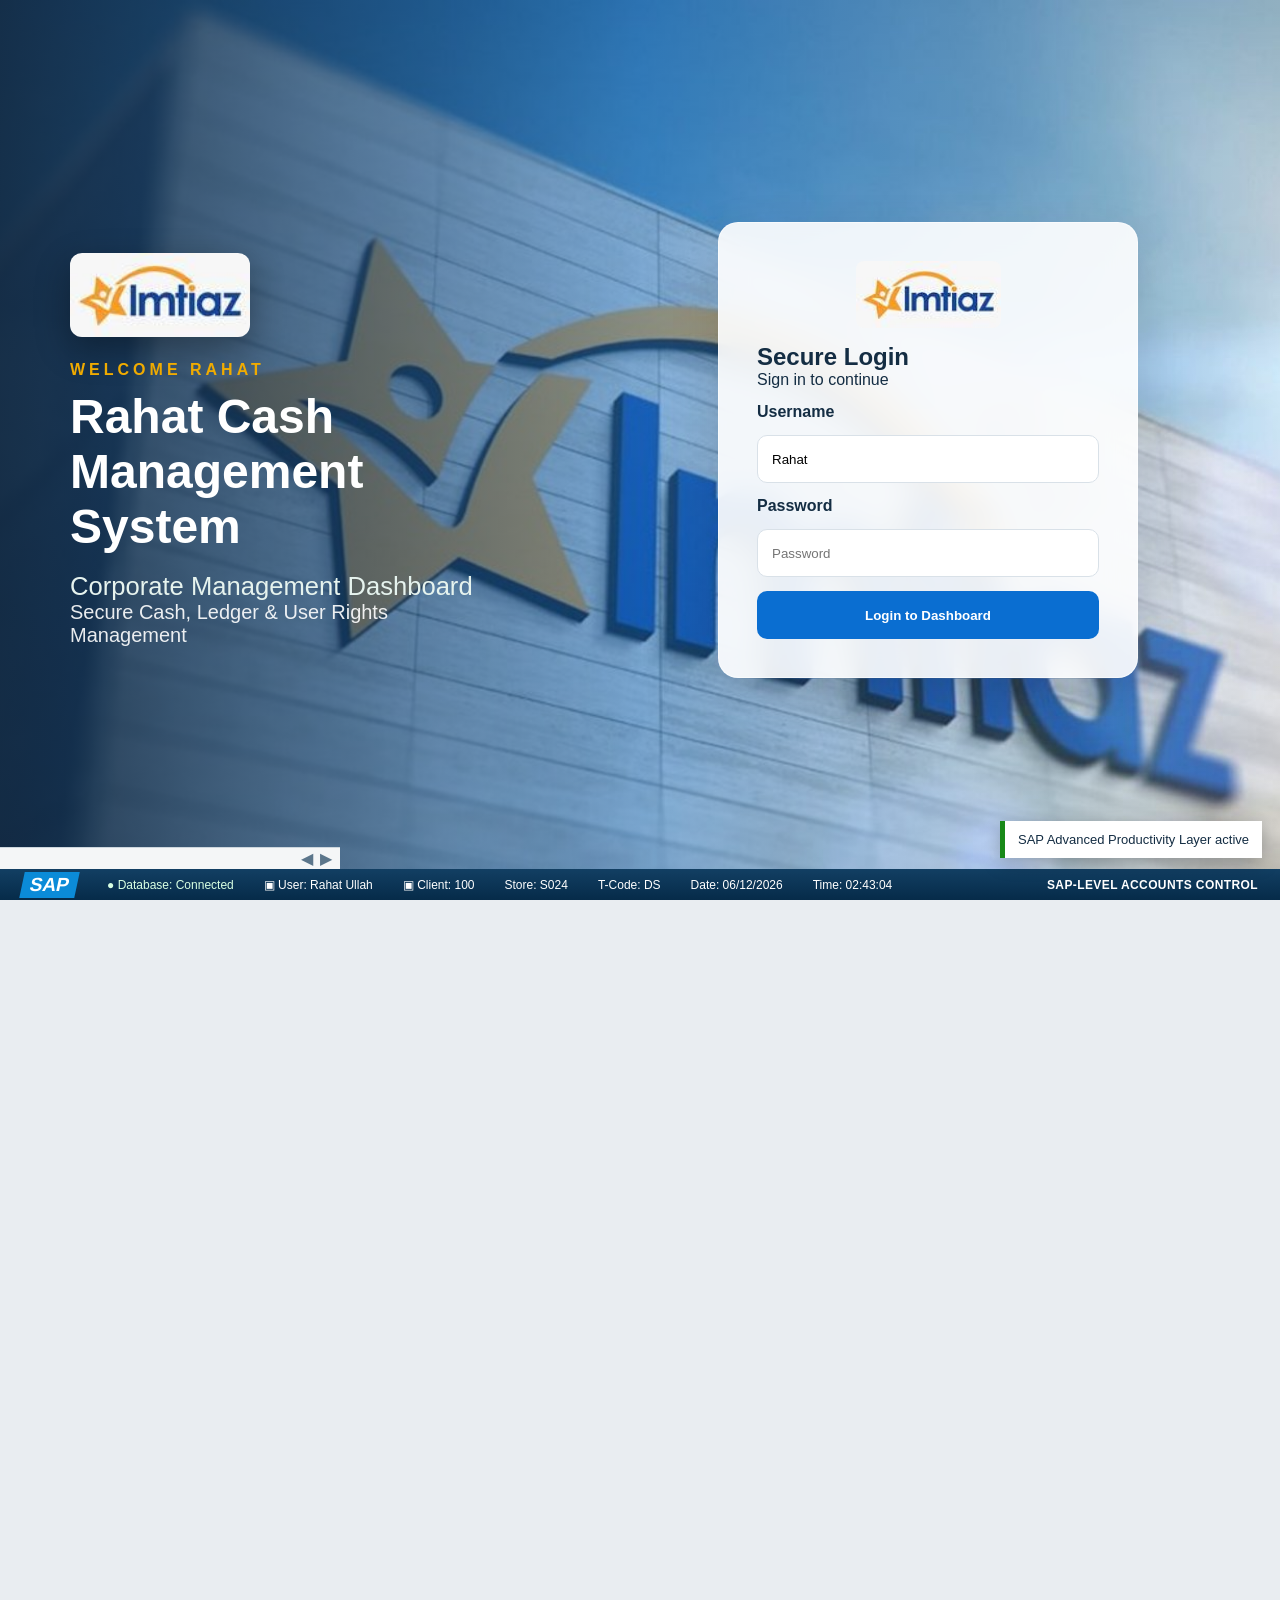
==== index.html @ 492e16c1 "Add immutable Cashier Closing auto posting V55" ====
<!DOCTYPE html>

<html lang="en">
<head>
<meta charset="utf-8"/>
<meta content="width=device-width,initial-scale=1.0" name="viewport"/>
<title id="browserTitle">Imtiaz Group Pvt Ltd — Corporate Management</title>
<link href="static/style.css" rel="stylesheet"/>
</head>
<body>
<section class="login-screen" id="loginScreen">
<div class="login-overlay"></div>
<div class="login-welcome">
<img class="login-logo" src="static/imtiaz-logo.jpg"/>
<span>WELCOME RAHAT</span>
<h1>Rahat Cash Management System</h1>
<h2 class="login-subtitle"><span class="company-name-text">Imtiaz Group Pvt Ltd</span></h2>
<p>Secure Cash, Ledger &amp; User Rights Management</p>
</div>
<div class="login-card glass">
<img class="card-logo" src="static/imtiaz-logo.jpg"/>
<h2>Secure Login</h2>
<p>Sign in to continue</p>
<label>Username</label>
<input id="loginUser" placeholder="Username" value="Rahat"/>
<label>Password</label>
<input id="loginPass" placeholder="Password" type="password"/>
<button onclick="login()">Login to Dashboard</button>
<p id="loginMsg"></p>
</div>
</section>
<div class="app hidden" id="app"><header class="sap-shell-header">
<div class="sap-menu-row"><span class="sap-app-icon">▱</span><button class="sap-menu-button" data-menu="menu" type="button">Menu</button><button class="sap-menu-button" data-menu="edit" type="button">Edit</button><button class="sap-menu-button" data-menu="favorites" type="button">Favorites</button><button class="sap-menu-button" data-menu="extras" type="button">Extras</button><button class="sap-menu-button" data-menu="system" type="button">System</button><button class="sap-menu-button" data-menu="help" type="button">Help</button><span class="sap-window-controls">—   □   ×</span></div>
<div class="sap-toolbar-row">
<button class="mobile-menu-toggle" id="mobileMenuToggle" type="button" aria-label="Open navigation">☰</button>
<button class="sap-ok">✓</button>
<div class="global-search sap-command"><input id="globalSearch" oninput="filterCurrentPage()" onkeydown="handleGlobalShortcut(event)" placeholder="Enter shortcut: DS, CC, VL, HC, PC, DD, SV, DE, UR, AL, SB"/><span>⌄</span></div>
<button>≪</button><button>▣</button><button>◀</button><button>●</button><button>⌕</button><button>▤</button><button>♻</button><button>?</button><button>▥</button>
</div>
<div class="sap-menu-dropdown hidden" id="sapMenuDropdown"></div>
<div class="sap-context-row" aria-label="SAP transaction context">
  <div class="sap-context-main"><span class="sap-tcode-badge" id="sapCurrentTcode">DS</span><div><small>Current Transaction</small><strong id="sapCurrentModule">Dashboard</strong></div></div>
  <div class="sap-context-item"><small>Store</small><strong id="sapCurrentStore">S024</strong></div>
  <div class="sap-context-item"><small>Fiscal Period</small><strong id="sapFiscalPeriod">--</strong></div>
  <div class="sap-context-item"><small>User</small><strong id="sapContextUser">Rahat Ullah</strong></div>
  <div class="sap-context-actions"><button type="button" onclick="sapBack()" title="Back (F3)">↩ Back</button><button type="button" onclick="sapRefresh()" title="Refresh current transaction (F5)">⟳ Refresh</button><button type="button" onclick="toggleSapFavorite()" title="Add/remove favorite">☆ Favorite</button><button type="button" onclick="window.print()" title="Print current screen">▣ Print</button><button type="button" onclick="logout()" title="Sign out">⏻ Exit</button></div>
</div></header>
<aside class="sidebar sap-sidebar">
<div class="sap-tree-title">⌄  Corporate Finance Management</div>
<nav class="sap-tree-nav" aria-label="Application folders">
<div class="sap-folder stores-root" data-folder="stores-root">
  <button class="sap-tree-group" type="button" aria-expanded="true"><span class="folder-arrow">›</span><b>📁 Stores</b></button>
  <div class="sap-folder-children" id="storeListChildren"></div>
</div>
<div class="sap-folder active-store-root" data-folder="active-store-root">
  <button class="sap-tree-group" type="button" aria-expanded="true"><span class="folder-arrow">›</span><b id="activeStoreFolderTitle">📁 S024 - LHR - MEGA - BAHRIA TOWN</b></button>
  <div class="sap-folder-children store-module-folders" id="activeStoreModules">
<div class="sap-folder" data-folder="dashboard-master">
  <button class="sap-tree-group" type="button" aria-expanded="false"><span class="folder-arrow">›</span><b>📁 Dashboard &amp; Master</b></button>
  <div class="sap-folder-children" hidden>
    <button class="nav active sap-leaf" data-page="dashboard" data-permission="dashboard_view"><span>▣</span><em>DS</em> Dashboard</button>
  </div>
</div>
<div class="sap-folder" data-folder="corporate-customers">
  <button class="sap-tree-group" type="button" aria-expanded="false"><span class="folder-arrow">›</span><b>📁 Corporate Customers</b></button>
  <div class="sap-folder-children" hidden>
    <button class="nav sap-leaf" data-page="corporate" data-permission="corporate_customers_view"><span>▣</span><em>CC</em> Corporate Customers</button>
  </div>
</div>
<div class="sap-folder" data-folder="vendor-management">
  <button class="sap-tree-group" type="button" aria-expanded="false"><span class="folder-arrow">›</span><b>📁 Vendor Management</b></button>
  <div class="sap-folder-children" hidden>
    <button class="nav sap-leaf" data-page="vendorLedger" data-permission="vendor_management_view"><span>▣</span><em>VL</em> Vendor Ledger</button>
    <button class="nav sap-leaf" data-page="vendors" data-permission="vendor_management_view"><span>▣</span><em>SV</em> Scrap Vendors</button>
  </div>
</div>
<div class="sap-folder" data-folder="cash-management">
  <button class="sap-tree-group" type="button" aria-expanded="false"><span class="folder-arrow">›</span><b>📁 Cash Management</b></button>
  <div class="sap-folder-children" hidden>
    <button class="nav sap-leaf" data-page="headCash" data-permission="head_cash_view"><span>▣</span><em>HC</em> Head Cash</button>
    <button class="nav sap-leaf" data-page="lostFound" data-permission="lost_found_view"><span>▣</span><em>LF</em> Lost &amp; Found</button>
    <button class="nav sap-leaf" data-page="theftCash" data-permission="theft_view"><span>▣</span><em>TC</em> Theft Cash</button>
    <button class="nav sap-leaf" data-page="pettyCash" data-permission="petty_cash_view"><span>▣</span><em>PC</em> Petty Cash</button>
  </div>
</div>

<div class="sap-folder" data-folder="cashier-closing">
  <button class="sap-tree-group" type="button" aria-expanded="false"><span class="folder-arrow">›</span><b>📁 Cashier Closing</b></button>
  <div class="sap-folder-children" hidden>
    <button class="nav sap-leaf" data-page="cashierDashboard" data-permission="cashier_closing_view"><span>▣</span><em>CD</em> Closing Dashboard</button>
    <button class="nav sap-leaf" data-page="cashierClosing" data-permission="cashier_closing_view"><span>▣</span><em>CL</em> Closing Entry &amp; Data</button>
    <button class="nav sap-leaf" data-page="cashierShortage" data-permission="cashier_closing_view"><span>▣</span><em>CS</em> Cashier Shortage</button>
    <button class="nav sap-leaf" data-page="cashierNotes" data-permission="reports_view"><span>▣</span><em>CN</em> Note-wise Report</button>
  </div>
</div>
<div class="sap-folder" data-folder="return-counter">
  <button class="sap-tree-group" type="button" aria-expanded="false"><span class="folder-arrow">›</span><b>📁 Return Counter</b></button>
  <div class="sap-folder-children" hidden>
    <button class="nav sap-leaf" data-page="returnCounter" data-permission="return_counter_view"><span>▣</span><em>RC</em> Return / Exchange</button>
  </div>
</div>
<div class="sap-folder" data-folder="documents-data">
  <button class="sap-tree-group" type="button" aria-expanded="false"><span class="folder-arrow">›</span><b>📁 Documents &amp; Data</b></button>
  <div class="sap-folder-children" hidden>
    <button class="nav sap-leaf" data-page="duplicates" data-permission="documents_data_view"><span>▣</span><em>DD</em> Duplicate Documents</button>
    <button class="nav sap-leaf" data-page="deletedCash" data-permission="documents_data_view"><span>▣</span><em>DE</em> Deleted Entries</button>
  </div>
</div>

  </div>
</div>
<div class="sap-folder" data-folder="security-users">
  <button class="sap-tree-group" type="button" aria-expanded="false"><span class="folder-arrow">›</span><b>📁 Security &amp; Users</b></button>
  <div class="sap-folder-children" hidden>
    <button class="nav sap-leaf" data-page="users" data-permission="security_users_view"><span>▣</span><em>UR</em> Users &amp; Rights</button>
    <button class="nav sap-leaf" data-page="audit" data-permission="reports_view"><span>▣</span><em>AL</em> Activity Log</button>
  </div>
</div>
<div class="sap-folder" data-folder="accounts-control">
   <button class="sap-tree-group" type="button" aria-expanded="false"><span class="folder-arrow">›</span><b>📁 Accounts Control Center</b></button>
   <div class="sap-folder-children" hidden>
    <button class="nav sap-leaf" data-page="exceptions" data-permission="reports_view"><span>▣</span><em>EX</em> Exception Dashboard</button>
    <button class="nav sap-leaf" data-page="reconciliation" data-permission="reports_view"><span>▣</span><em>RE</em> Reconciliation Center</button>
    <button class="nav sap-leaf" data-page="aging" data-permission="reports_view"><span>▣</span><em>AG</em> Customer / Vendor Aging</button>
    <button class="nav sap-leaf" data-page="bankRecon" data-permission="reports_view"><span>▣</span><em>BR</em> Bank Reconciliation</button>
    <button class="nav sap-leaf" data-page="dailyClosing" data-permission="reports_view"><span>▣</span><em>DC</em> Daily Accounts Closing</button>
    <button class="nav sap-leaf" data-page="approvals" data-permission="ledger_view"><span>▣</span><em>AP</em> Approval Workflow</button>
    <button class="nav sap-leaf" data-page="periodLock" data-permission="reports_view"><span>▣</span><em>PL</em> Period Lock</button>
    <button class="nav sap-leaf" data-page="auditReport" data-permission="reports_view"><span>▣</span><em>AR</em> Automated Audit Report</button>
    <button class="nav sap-leaf" data-page="cashFlow" data-permission="reports_view"><span>▣</span><em>CF</em> Cash Flow Forecast</button>
    <button class="nav sap-leaf" data-page="budgetControl" data-permission="reports_view"><span>▣</span><em>BC</em> Budget vs Actual</button>
    <button class="nav sap-leaf" data-page="monthEnd" data-permission="reports_view"><span>▣</span><em>ME</em> Month-End Close</button>
    <button class="nav sap-leaf" data-page="journalVoucher" data-permission="ledger_edit"><span>▣</span><em>JV</em> Journal Voucher</button>
    <button class="nav sap-leaf" data-page="trialBalance" data-permission="reports_view"><span>▣</span><em>TB</em> Trial Balance</button>
    <button class="nav sap-leaf" data-page="accruals" data-permission="reports_view"><span>▣</span><em>AC</em> Accruals &amp; Prepayments</button>
    <button class="nav sap-leaf" data-page="fixedAssets" data-permission="reports_view"><span>▣</span><em>FA</em> Fixed Asset Register</button>
    <button class="nav sap-leaf" data-page="financeHealth" data-permission="reports_view"><span>▣</span><em>FH</em> Finance Health Cockpit</button>
    <button class="nav sap-leaf" data-page="financialStatements" data-permission="reports_view"><span>▣</span><em>FS</em> Financial Statements</button>
    <button class="nav sap-leaf" data-page="costCenters" data-permission="reports_view"><span>▣</span><em>CC</em> Cost Center Analysis</button>
    <button class="nav sap-leaf" data-page="taxCenter" data-permission="reports_view"><span>▣</span><em>TX</em> Tax &amp; Withholding Center</button>
    <button class="nav sap-leaf" data-page="controlTower" data-permission="reports_view"><span>▣</span><em>FT</em> Finance Control Tower</button>
    <button class="nav sap-leaf" data-page="collections" data-permission="reports_view"><span>▣</span><em>CR</em> Collections &amp; Recovery</button>
    <button class="nav sap-leaf" data-page="treasury" data-permission="reports_view"><span>▣</span><em>TR</em> Treasury &amp; Liquidity</button>
    <button class="nav sap-leaf" data-page="paymentCalendar" data-permission="reports_view"><span>▣</span><em>PY</em> Payment Calendar</button>
    <button class="nav sap-leaf" data-page="financeRatios" data-permission="reports_view"><span>▣</span><em>FR</em> Ratios &amp; Working Capital</button>
    <button class="nav sap-leaf" data-page="s4FinanceHub" data-permission="reports_view"><span>▣</span><em>S4</em> S/4 Finance Hub</button>
    <button class="nav sap-leaf" data-page="universalFinance" data-permission="reports_view"><span>▣</span><em>UJ</em> Universal Journal &amp; Close</button>
    <button class="nav sap-leaf" data-page="excelSync" data-permission="reports_view"><span>⇄</span><em>XS</em> Excel Auto Sync Center</button>
   </div>
</div>
<div class="sap-folder" data-folder="excel-auto-update-center">
  <button class="sap-tree-group" type="button" aria-expanded="false"><span class="folder-arrow">›</span><b>📁 Excel Auto Update Center</b></button>
  <div class="sap-folder-children" hidden>
    <button class="nav sap-leaf" data-page="excelAutoUpdate" data-auto-target="corporate"><span>▣</span><em>CC</em> Corporate Customer Auto Update</button>
    <button class="nav sap-leaf" data-page="excelAutoUpdate" data-auto-target="vendor"><span>▣</span><em>VL</em> Vendor Ledger Auto Update</button>
    <button class="nav sap-leaf" data-page="excelAutoUpdate" data-auto-target="cashier"><span>▣</span><em>CL</em> Cashier Closing Auto Update</button>
  </div>
</div>
<div class="sap-folder" data-folder="system-management">
  <button class="sap-tree-group" type="button" aria-expanded="false"><span class="folder-arrow">›</span><b>📁 System Management</b></button>
  <div class="sap-folder-children" hidden>
    <button class="nav sap-leaf" data-page="settings" data-permission="documents_data_edit"><span>▣</span><em>SB</em> Settings &amp; Backup</button>
  </div>
</div>
</nav>
<div class="sap-sidebar-bottom"><span>◀</span><span>▶</span></div>
</aside>
<div class="sidebar-resizer" id="sidebarResizer" title="Drag to adjust left/right size"></div>
<main class="content">

<section class="page active sap-dashboard sap-image-only-dashboard" id="dashboard">
  <div class="sap-fullscreen-building" role="img" aria-label="Imtiaz building"></div>
</section>
<section class="page" id="corporate">
<div class="panel">
<div class="panel-head"><div><h3>Corporate Customer Ledger</h3><p>Compiled audit data already loaded</p></div>
<div class="actions">
<label class="upload">Upload Excel<input accept=".xlsx,.xls" hidden="" id="corpUpload" type="file"/></label>
<button onclick="downloadExport('customers')">Download Excel</button>
<button onclick="downloadPdf('customers')">Download PDF</button>
</div>
</div>
<div class="filters">
<select id="corpCustomer"><option value="">All Customers</option></select>
<input id="corpSearch" placeholder="Search code, name, document..."/>
<input id="corpFrom" type="date"/><input id="corpTo" type="date"/>
<button onclick="loadCorporate()">Apply</button>
</div>
</div>
<div class="panel corporate-direct-entry" data-permission="customer_import">
  <div class="panel-head">
    <div><h3>Corporate Customer Entry</h3><p>Document No., Customer Code, Customer Name, Posting Date, Description, Debit Amount, Credit Amount aur Balance automatic update.</p></div>
    <div class="actions"><button onclick="saveCorporateEntry()">Save Entry</button><button class="secondary" onclick="clearCorporateEntry()">Clear</button></div>
  </div>
  <div class="corporate-entry-grid">
    <label><span>Document No.</span><input id="corpEntryDoc" placeholder="Document No."></label>
    <label><span>Customer Code</span><input id="corpEntryCode" list="corpCustomerCodes" placeholder="Customer Code" oninput="resolveCorporateEntryName()"></label>
    <label><span>Customer Name</span><input id="corpEntryName" placeholder="Auto Customer Name" readonly></label>
    <label><span>Posting Date</span><input id="corpEntryDate" type="date"></label>
    <label><span>Description</span><input id="corpEntryDescription" placeholder="Description"></label>
    <label><span>Debit Amount</span><input id="corpEntryDebit" type="number" step="0.01" placeholder="0.00" oninput="updateCorporateEntryBalance()"></label>
    <label><span>Credit Amount</span><input id="corpEntryCredit" type="number" step="0.01" placeholder="0.00" oninput="updateCorporateEntryBalance()"></label>
    <label><span>Balance</span><input id="corpEntryBalance" value="Rs. 0.00" readonly></label>
  </div>
  <datalist id="corpCustomerCodes"></datalist>
</div>
<div class="ledger-summary" id="corpSummary">
<div><span>Total Debit</span><strong id="corpTotalDebit">Rs. 0.00</strong></div>
<div><span>Total Credit</span><strong id="corpTotalCredit">Rs. 0.00</strong></div>
<div><span>Balance</span><strong id="corpTotalBalance">Rs. 0.00</strong></div>
</div>
<div class="panel bulk-entry-panel" data-permission="customer_import">
<div class="panel-head"><div><h3>Unlimited Corporate Customer Copy / Paste</h3><p>Excel columns exactly is order mein paste karein: Document No., Customer Code, Customer Name, Posting Date, Description, Debit Amount, Credit Amount. Balance automatic calculate hoga. Customer Name aur running Balance automatic verify/calculate honge.</p></div>
<div class="actions"><button onclick="saveCorporatePaste()">Paste Data Save Karein</button><button onclick="addBulkRows('corpBulkBody',10,'corp')">+ 10 Rows</button><button onclick="addBulkRows('corpBulkBody',50,'corp')">+ 50 Rows</button><button class="secondary" onclick="clearCorporatePaste()">Clear</button></div></div>
<textarea class="bulk-paste" id="corpPaste" placeholder="Document No. [Tab] Customer Code [Tab] Customer Name [Tab] Posting Date [Tab] Description [Tab] Debit Amount [Tab] Credit Amount&#10;Excel se unlimited rows Ctrl+C karke yahan Ctrl+V karein."></textarea>
<div id="corpPasteStatus" class="muted">Paste ki hui rows direct save hongi; bari files chunks mein automatically process hongi.</div>
<div class="table-wrap bulk-wrap"><table class="bulk-table"><thead><tr><th>#</th><th>Document No.</th><th>Customer Code</th><th>Customer Name</th><th>Posting Date</th><th>Description</th><th>Debit Amount</th><th>Credit Amount</th><th>Balance</th><th></th></tr></thead><tbody id="corpBulkBody"></tbody></table></div>
<div class="bulk-footer"><span id="corpBulkCount">0 ready rows</span><button onclick="saveCorporateBulk()">Save All Corporate Entries</button></div>
</div>
<div class="panel batch-actions">
<label><input id="selectAllCorp" onchange="toggleAll('corpRow',this.checked)" type="checkbox"/> Select All</label>
<button class="danger-btn" onclick="deleteSelectedCorporate()">Delete Selected</button>
<button class="danger-btn dark-danger" onclick="deleteAllCorporate()">Delete All</button>
</div>
<div class="panel table-wrap"><table><thead><tr>
<th>Select</th><th>Document No.</th><th>Customer Code</th><th>Customer Name</th>
<th>Posting Date</th><th>Description</th>
<th>Debit Amount</th><th>Credit Amount</th><th>Balance</th>
</tr></thead><tbody id="corpBody"></tbody></table></div>
</section>

<section class="page" id="cashierDashboard">
  <div class="panel cashier-hero"><div><h2>Cashier Closing Dashboard</h2><p>Day, week, month aur year ke mutabiq automatic summary.</p></div><div class="actions"><button onclick="loadCashierDashboard()">Refresh</button><button onclick="downloadCashierExcel('Dash')">Download Excel</button><button onclick="downloadCashierPdf('Dash')">Download PDF</button></div></div>
  <div class="panel cashier-filterbar">
    <select id="ccDashPeriod" onchange="cashierPeriodUI('Dash');loadCashierDashboard()"><option value="all">All Data</option><option value="day">Day Wise</option><option value="week">Weekly</option><option value="month">Monthly</option><option value="year">Yearly</option></select>
    <input id="ccDashDate" type="date" onchange="loadCashierDashboard()"/>
    <input id="ccDashWeek" type="week" onchange="loadCashierDashboard()"/>
    <input id="ccDashMonth" type="month" onchange="loadCashierDashboard()"/>
    <input id="ccDashYear" type="number" min="2000" max="2100" placeholder="Year" onchange="loadCashierDashboard()"/>
    <input id="ccDashFrom" type="date" title="From date" onchange="loadCashierDashboard()"/>
    <input id="ccDashTo" type="date" title="To date" onchange="loadCashierDashboard()"/>
    <button class="secondary" onclick="resetCashierFilters('Dash')">Clear Filters</button>
  </div>
  <div class="cashier-kpis cashier-kpis-compact">
    <div><span>Total Closing Cash</span><strong id="ccTotalClosingCash">Rs. 0.00</strong></div>
    <div><span>System Sales</span><strong id="ccSystemSales">Rs. 0.00</strong></div><div><span>Cash Difference</span><strong id="ccCashDifference">Rs. 0.00</strong></div>
    <div><span>Card Difference</span><strong id="ccCardDifference">Rs. 0.00</strong></div><div class="short"><span>Short Amount</span><strong id="ccShortAmount">Rs. 0.00</strong></div>
    <div class="excess"><span>Excess Amount</span><strong id="ccExcessAmount">Rs. 0.00</strong></div>
  </div>
  <div class="panel cashier-table-shell"><table class="cashier-summary-table"><thead><tr><th>Period</th><th>From</th><th>To</th><th>Total Closing Cash</th><th>System Sales</th><th>Cash Difference</th><th>iVend POS</th><th>Settlement Bank</th><th>Card Difference</th><th>Short Amount</th><th>Excess Amount</th></tr></thead><tbody id="cashierSummaryBody"></tbody></table></div>
</section>
<section class="page" id="cashierClosing">
  <div class="panel"><div class="panel-head"><div><h3>Cashier Closing Entry &amp; Data</h3><p>1 se 50 tak entries save hongi. Data proper day-wise order mein show hoga.</p></div><div class="actions"><label class="upload">Upload Closing Excel<input id="cashierClosingUpload" type="file" accept=".xlsx,.xls" hidden/></label><button onclick="saveCashierClosingRows()">Save Entered Rows</button><button class="secondary" onclick="downloadCashierExcel('List')">Download Excel</button><button class="secondary" onclick="downloadCashierPdf('List')">Download PDF</button></div></div>
  <div class="cashier-filterbar">
    <select id="ccListPeriod" onchange="cashierPeriodUI('List');loadCashierClosing()"><option value="all">All Data</option><option value="day">Day Wise</option><option value="week">Weekly</option><option value="month">Monthly</option><option value="year">Yearly</option></select>
    <input id="ccListDate" type="date" onchange="loadCashierClosing()"/><input id="ccListWeek" type="week" onchange="loadCashierClosing()"/>
    <input id="ccListMonth" type="month" onchange="loadCashierClosing()"/><input id="ccListYear" type="number" min="2000" max="2100" placeholder="Year" onchange="loadCashierClosing()"/>
    <input id="ccListFrom" type="date" title="From date" onchange="loadCashierClosing()"/><input id="ccListTo" type="date" title="To date" onchange="loadCashierClosing()"/>
    <input id="cashierClosingSearch" placeholder="Search date, Emp ID, name or status" oninput="loadCashierClosing()"/>
    <button onclick="loadCashierClosing()">Apply</button><button class="secondary" onclick="resetCashierFilters('List')">Clear Filters</button><button class="secondary" onclick="clearCashierClosingRows()">Clear Entry Grid</button>
  </div></div>
  <div class="panel cashier-entry-note"><b>One-time capacity:</b> 1, 5, 20, 37 ya maximum 50 entries—har quantity accept hogi.</div>
  <div class="panel cashier-table-shell cashier-entry-wrap"><table class="cashier-entry-table"><thead id="cashierEntryHead"></thead><tbody id="cashierEntryBody"></tbody></table></div>
  <div class="panel daywise-title"><h3>Day-wise Closing Records</h3><span id="cashierRecordCount">0 records</span></div>
  <div class="panel cashier-table-shell cashier-data-shell"><table class="cashier-data-table cashier-daywise-detail"><thead><tr>
<th>Date</th><th>Emp ID</th><th>Employee Name</th>
<th>1st Collection</th><th>2nd Collection</th><th>3rd Collection</th><th>4th Collection</th><th>Closing Cash</th><th>Total Cash Collected</th>
<th>System Total Sale</th><th>Shortage Amount</th><th>Excess Amount</th><th>Audit Status</th><th>Note / Remarks</th>
<th>iVend POS</th><th>Settlement Bank</th><th>Card Difference</th><th>Card Status</th><th>Card Remarks</th>
</tr></thead><tbody id="cashierClosingBody"></tbody></table></div>
</section>

<section class="page" id="cashierShortage">
  <div class="panel cashier-hero"><div><h2>Cashier Shortage Report</h2><p>Cashier Closing Report se automatic shortage amount aur notes.</p></div><div class="actions"><button onclick="loadCashierShortage()">Refresh</button><button onclick="downloadCashierExcel('Shortage')">Download Excel</button><button onclick="downloadCashierPdf('Shortage')">Download PDF</button></div></div>
  <div class="panel cashier-filterbar">
    <select id="ccShortagePeriod" onchange="cashierPeriodUI('Shortage');loadCashierShortage()"><option value="all">All Data</option><option value="day">Day Wise</option><option value="week">Weekly</option><option value="month">Monthly</option><option value="year">Yearly</option></select>
    <input id="ccShortageDate" type="date" onchange="loadCashierShortage()"/><input id="ccShortageWeek" type="week" onchange="loadCashierShortage()"/>
    <input id="ccShortageMonth" type="month" onchange="loadCashierShortage()"/><input id="ccShortageYear" type="number" min="2000" max="2100" placeholder="Year" onchange="loadCashierShortage()"/>
    <input id="ccShortageFrom" type="date" title="From date" onchange="loadCashierShortage()"/><input id="ccShortageTo" type="date" title="To date" onchange="loadCashierShortage()"/>
    <input id="cashierShortageSearch" placeholder="Search Emp ID, name or note" oninput="loadCashierShortage()"/>
    <button class="secondary" onclick="resetCashierFilters('Shortage')">Clear Filters</button>
  </div>
  <div class="cashier-kpis cashier-kpis-compact shortage-kpis"><div class="short"><span>Total Shortage Amount</span><strong id="cashierShortageTotal">Rs. 0.00</strong></div><div><span>Filtered Shortage Records</span><strong id="cashierShortageCount">0</strong></div><div><span>Affected Cashiers</span><strong id="cashierShortageCashiers">0</strong></div></div>
  <div class="panel cashier-table-shell cashier-data-shell"><table class="cashier-data-table cashier-shortage-table"><thead><tr><th>Date</th><th>Emp ID</th><th>Employee Name</th><th>1st Collection</th><th>2nd Collection</th><th>3rd Collection</th><th>4th Collection</th><th>Closing Cash</th><th>Total Cash</th><th>System Sale</th><th>Shortage Amount</th><th>Note / Remarks</th><th>Card Status</th></tr></thead><tbody id="cashierShortageBody"></tbody></table></div>
</section>
<section class="page" id="cashierNotes">
  <div class="panel cashier-hero"><div><h2>Cashier Note-wise Report</h2><p>Same note/remark ke mutabiq grouped report. Row par click karke details dekhein.</p></div><div class="actions"><button onclick="loadCashierNotes()">Refresh</button><button onclick="downloadCashierExcel('Notes')">Download Excel</button></div></div>
  <div class="panel cashier-filterbar">
    <select id="ccNotesPeriod" onchange="cashierPeriodUI('Notes');loadCashierNotes()"><option value="all">All Data</option><option value="day">Day Wise</option><option value="week">Weekly</option><option value="month">Monthly</option><option value="year">Yearly</option></select>
    <input id="ccNotesDate" type="date" onchange="loadCashierNotes()"/><input id="ccNotesWeek" type="week" onchange="loadCashierNotes()"/>
    <input id="ccNotesMonth" type="month" onchange="loadCashierNotes()"/><input id="ccNotesYear" type="number" min="2000" max="2100" placeholder="Year" onchange="loadCashierNotes()"/>
    <input id="ccNotesFrom" type="date" onchange="loadCashierNotes()"/><input id="ccNotesTo" type="date" onchange="loadCashierNotes()"/>
    <input id="cashierNotesSearch" placeholder="Search note, Emp ID or cashier" oninput="loadCashierNotes()"/>
    <button class="secondary" onclick="resetCashierFilters('Notes')">Clear Filters</button>
  </div>
  <div class="panel cashier-table-shell"><table class="cashier-summary-table note-summary-table"><thead><tr><th>Note / Remark</th><th>Records</th><th>Cashiers</th><th>Shortage Amount</th><th>Excess Amount</th><th>First Date</th><th>Last Date</th></tr></thead><tbody id="cashierNotesBody"></tbody></table></div>
  <div class="panel"><div class="daywise-title"><div><h3 id="cashierNoteDetailTitle">Selected Note Details</h3><small>1st–4th collections mein 5000, 1000, 500 aur Total; Closing Collection mein tamam denominations show hongi.</small></div><span id="cashierNoteDetailCount">Click a note above</span></div>
  <div class="cashier-table-shell cashier-data-shell note-denomination-shell"><table class="cashier-data-table note-denomination-table"><thead>
    <tr class="group-head"><th rowspan="2">Date</th><th rowspan="2">Emp ID</th><th rowspan="2">Employee Name</th>
      <th colspan="4">1st Collection</th><th colspan="4">2nd Collection</th><th colspan="4">3rd Collection</th><th colspan="4">4th Collection</th><th colspan="12">Closing Collection</th>
      <th rowspan="2">Grand Total</th><th rowspan="2">System Sale</th><th rowspan="2">Shortage</th><th rowspan="2">Excess</th><th rowspan="2">Note / Remarks</th></tr>
    <tr><th>5000</th><th>1000</th><th>500</th><th>Total</th>
      <th>5000</th><th>1000</th><th>500</th><th>Total</th>
      <th>5000</th><th>1000</th><th>500</th><th>Total</th>
      <th>5000</th><th>1000</th><th>500</th><th>Total</th>
      <th>5000</th><th>1000</th><th>500</th><th>100</th><th>75</th><th>50</th><th>20</th><th>10</th><th>5</th><th>2</th><th>1</th><th>Total</th></tr>
  </thead><tbody id="cashierNoteDetailBody"><tr><td colspan="36">Select a note to view details</td></tr></tbody></table></div></div>
</section>
<section class="page" id="duplicates">
<div class="panel">
<div class="panel-head"><div><h3>Duplicate Documents</h3><p>All repeated document numbers are kept separately</p></div>
<div class="actions"><button onclick="downloadExport('duplicates')">Download Excel</button><button onclick="downloadPdf('duplicates')">Download PDF</button></div></div>
<input id="dupSearch" oninput="loadDuplicates()" placeholder="Search duplicate document..."/>
</div>
<div class="ledger-summary" id="dupSummary">
<div><span>Total Debit</span><strong id="dupTotalDebit">Rs. 0.00</strong></div>
<div><span>Total Credit</span><strong id="dupTotalCredit">Rs. 0.00</strong></div>
<div><span>Balance</span><strong id="dupTotalBalance">Rs. 0.00</strong></div>
</div>
<div class="panel batch-actions"><label><input id="selectAllDup" onchange="toggleAll('dupRow',this.checked)" type="checkbox"/> Select All</label>
<button class="danger-btn" onclick="deleteSelectedDuplicates()">Delete Selected</button>
<button class="danger-btn dark-danger" onclick="deleteAllDuplicates()">Delete All</button></div>
<div class="panel table-wrap"><table><thead><tr><th>Select</th><th>Document No</th><th>Date</th><th>Description</th><th>Debit Amount</th><th>Credit Amount</th><th>Balance</th><th>Occurrences</th></tr></thead><tbody id="dupBody"></tbody></table></div>
</section>
<section class="page" id="vendors">
<div class="panel">
<h3>Add Scrap Vendor</h3>
<div class="form-grid">
<input id="vCode" placeholder="Vendor Code"/>
<input id="vName" placeholder="Vendor Name"/>
<input id="vSecurity" placeholder="Security Deposit" type="number"/>
<input id="vAdvance" placeholder="Advance" type="number"/>
<input id="vPhone" placeholder="Phone"/>
<input id="vDesc" placeholder="Description"/>
<select id="vStatus"><option>Active</option><option>Hold</option><option>Inactive</option></select>
<button id="vendorSaveBtn" onclick="saveVendor()">Save Vendor</button><button class="secondary hidden" id="vendorCancelBtn" onclick="cancelVendorEdit()">Cancel Edit</button>
</div>
</div>
<div class="panel table-wrap"><table><thead><tr><th>Code</th><th>Vendor Name</th><th>Security Deposit</th><th>Advance</th><th>Phone</th><th>Status</th><th>Action</th></tr></thead><tbody id="vendorBody"></tbody></table></div>
</section>
<section class="page" id="vendorLedger">
<div class="panel">
<div class="panel-head"><div><h3>Scrap Vendor Ledger</h3><p>Payment, receipt, advance and outstanding balance tracking</p></div><div class="actions"><button onclick="downloadExport('vendors')">Download Excel</button><button onclick="downloadPdf('vendors')">Download PDF</button></div></div>
<div class="form-grid">
<select id="txVendor"><option value="">Select Vendor</option></select>
<input id="txDate" type="date"/>
<select id="txType"><option>Scrap Sale</option><option>Payment Received</option><option>Security Deposit</option><option>Advance</option><option>Adjustment</option></select>
<input id="txDesc" placeholder="Description"/>
<input id="txDebit" placeholder="Debit" type="number"/>
<input id="txCredit" placeholder="Credit" type="number"/>
<select id="txStatus"><option>Pending</option><option>Paid</option><option>Hold</option></select>
<button onclick="addVendorTx()">Save Entry</button>
</div>
</div>
<div class="ledger-summary" id="vendorLedgerSummary">
<div><span>Total Debit</span><strong id="vendorLedgerTotalDebit">Rs. 0.00</strong></div>
<div><span>Total Credit</span><strong id="vendorLedgerTotalCredit">Rs. 0.00</strong></div>
<div><span>Balance</span><strong id="vendorLedgerTotalBalance">Rs. 0.00</strong></div>
</div>
<div class="panel bulk-entry-panel" data-permission="ledger_add">
<div class="panel-head"><div><h3>Vendor Bulk Entry — Up to 50,000 Rows</h3><p>Excel columns A:H exactly: Vendor Code, Vendor Name, Document No., Posting Date, Description, Debit Amount, Credit Amount, Balance.</p></div>
<div class="actions"><button onclick="addBulkRows('vendorBulkBody',10,'vendor')">+ 10 Rows</button><button onclick="addBulkRows('vendorBulkBody',50,'vendor')">+ 50 Rows</button><button class="secondary" onclick="clearBulk('vendorBulkBody','vendor')">Clear</button></div></div>
<div class="large-import-box"><input accept=".xlsx,.xlsm,.csv" id="vendorLargeFile" type="file"/><button onclick="uploadVendorLargeFile()">Import A:H File (Max 50,000 Rows)</button><span id="vendorImportStatus">Excel/CSV header row optional.</span></div>
<textarea class="bulk-paste" id="vendorPaste" placeholder="Paste Excel A:H here: Vendor Code [Tab] Vendor Name [Tab] Document No. [Tab] Posting Date [Tab] Description [Tab] Debit Amount [Tab] Credit Amount [Tab] Balance"></textarea>
<div class="table-wrap bulk-wrap"><table class="bulk-table vendor-eight-cols"><thead><tr><th>#</th><th>Vendor Code</th><th>Vendor Name</th><th>Document No.</th><th>Posting Date</th><th>Description</th><th>Debit Amount</th><th>Credit Amount</th><th>Balance</th><th></th></tr></thead><tbody id="vendorBulkBody"></tbody></table></div>
<div class="bulk-footer"><span id="vendorBulkCount">0 ready rows</span><button onclick="saveVendorBulk()">Save All Vendor Entries</button></div>
</div>
<div class="panel">
<div class="filters"><select id="ledgerVendor"><option value="">All Vendors</option></select><input id="vendorSearch" oninput="loadVendorLedger()" placeholder="Search ledger..."/></div>
</div>
<div class="panel batch-actions"><label><input id="selectAllVendorLedger" onchange="toggleAll('vendorLedgerRow',this.checked)" type="checkbox"/> Select All</label>
<button class="danger-btn" onclick="deleteSelectedVendorLedger()">Delete Selected</button>
<button class="danger-btn dark-danger" onclick="deleteAllVendorLedger()">Delete All</button></div>
<div class="panel table-wrap"><table><thead><tr><th>Select</th><th>Posting Date</th><th>Vendor</th><th>Document No.</th><th>Description</th><th>Debit Amount</th><th>Credit Amount</th><th>Balance</th><th>Status</th></tr></thead><tbody id="vendorLedgerBody"></tbody></table></div>
</section>
<section class="page" id="headCash">
<div class="panel"><div class="panel-head"><div><h3>Head Cash Ledger</h3><p>Documents No., Document Date, Posting Date, Description, Debit, Credit and automatic Balance.</p></div><div class="actions"><label class="upload">Upload Excel<input accept=".xlsx,.xlsm" hidden="" id="headCashUpload" type="file"/></label><button onclick="location.href='/api/export-cash/Head%20Cash'">Download Excel</button></div></div><div class="filters"><input id="headCashSearch" placeholder="Search document or description"/><input id="headCashFrom" type="date"/><input id="headCashTo" type="date"/><button onclick="loadCash('Head Cash')">Apply</button><button onclick="showCashEntry('Head Cash')">Add Entry</button></div></div>
<div class="ledger-summary cash-limit-summary" id="headCashSummary">
<div><span>Total Debit</span><strong id="headCashTotalDebit">Rs. 0.00</strong></div>
<div><span>Total Credit</span><strong id="headCashTotalCredit">Rs. 0.00</strong></div>
<div><span>Balance</span><strong id="headCashTotalBalance">Rs. 0.00</strong></div>
<div class="limit-card"><span>Approved Limit</span><strong>Rs. 5,700,000.00</strong><small id="headCashOverallStatus">Below Limit</small></div>
</div>
<div class="panel batch-actions"><label><input id="selectAllHead" onchange="toggleAll('headCashRow',this.checked)" type="checkbox"/> Select All</label><button class="danger-btn" onclick="deleteSelectedCash('Head Cash')">Delete Selected</button></div>
<div class="panel table-wrap"><table><thead><tr><th>Select</th><th>Document No.</th><th>Document Date</th><th>Posting Date</th><th>Description</th><th>Debit Amount</th><th>Credit Amount</th><th>Balance</th><th>Limit Status</th></tr></thead><tbody id="headCashBody"></tbody></table></div>
</section>

<section class="page special-cash-page" id="lostFound">
<div class="panel"><div class="panel-head"><div><h3>Lost &amp; Found Cash</h3><p>Head Cash ledger ki Lost &amp; Found entries yahan automatic show hoti hain.</p></div></div>
<div class="filters special-filter"><select id="lostFoundPeriod" onchange="specialPeriodChange('lostFound')"><option value="all">All Data</option><option value="day">Day Wise</option><option value="week">Weekly</option><option value="month">Monthly</option><option value="custom">Custom Date</option></select><input id="lostFoundDate" type="date"><input id="lostFoundWeek" type="week"><input id="lostFoundMonth" type="month"><input id="lostFoundFrom" type="date" title="From"><input id="lostFoundTo" type="date" title="To"><input id="lostFoundSearch" placeholder="Search document or description"><button onclick="loadSpecialCash('lostFound','lost_found')">Apply</button><button class="secondary" onclick="resetSpecialCash('lostFound','lost_found')">Clear</button></div></div>
<div class="ledger-summary"><div><span>Total Debit</span><strong id="lostFoundDebit">Rs. 0.00</strong></div><div><span>Total Credit</span><strong id="lostFoundCredit">Rs. 0.00</strong></div><div><span>Lost &amp; Found Total</span><strong id="lostFoundTotal">Rs. 0.00</strong></div><div><span>Records</span><strong id="lostFoundCount">0</strong></div></div>
<div class="panel table-wrap"><table><thead><tr><th>Document No.</th><th>Document Date</th><th>Posting Date</th><th>Description</th><th>Debit</th><th>Credit</th><th>Balance</th></tr></thead><tbody id="lostFoundBody"></tbody></table></div>
</section>
<section class="page special-cash-page" id="theftCash">
<div class="panel"><div class="panel-head"><div><h3>Theft Cash</h3><p>Head Cash ledger ki Theft Cash entries yahan automatic show hoti hain.</p></div></div>
<div class="filters special-filter"><select id="theftCashPeriod" onchange="specialPeriodChange('theftCash')"><option value="all">All Data</option><option value="day">Day Wise</option><option value="week">Weekly</option><option value="month">Monthly</option><option value="custom">Custom Date</option></select><input id="theftCashDate" type="date"><input id="theftCashWeek" type="week"><input id="theftCashMonth" type="month"><input id="theftCashFrom" type="date" title="From"><input id="theftCashTo" type="date" title="To"><input id="theftCashSearch" placeholder="Search document or description"><button onclick="loadSpecialCash('theftCash','theft')">Apply</button><button class="secondary" onclick="resetSpecialCash('theftCash','theft')">Clear</button></div></div>
<div class="ledger-summary"><div><span>Total Debit</span><strong id="theftCashDebit">Rs. 0.00</strong></div><div><span>Total Credit</span><strong id="theftCashCredit">Rs. 0.00</strong></div><div><span>Theft Cash Total</span><strong id="theftCashTotal">Rs. 0.00</strong></div><div><span>Records</span><strong id="theftCashCount">0</strong></div></div>
<div class="panel table-wrap"><table><thead><tr><th>Document No.</th><th>Document Date</th><th>Posting Date</th><th>Description</th><th>Debit</th><th>Credit</th><th>Balance</th></tr></thead><tbody id="theftCashBody"></tbody></table></div>
</section>
<section class="page" id="pettyCash">
<div class="panel"><div class="panel-head"><div><h3>Petty Cash Ledger</h3><p>Documents No., Document Date, Posting Date, Description, Debit, Credit and automatic Balance.</p></div><div class="actions"><label class="upload">Upload Excel<input accept=".xlsx,.xlsm" hidden="" id="pettyCashUpload" type="file"/></label><button onclick="location.href='/api/export-cash/Petty%20Cash'">Download Excel</button></div></div><div class="filters"><input id="pettyCashSearch" placeholder="Search document or description"/><input id="pettyCashFrom" type="date"/><input id="pettyCashTo" type="date"/><button onclick="loadCash('Petty Cash')">Apply</button><button onclick="showCashEntry('Petty Cash')">Add Entry</button></div></div>
<div class="ledger-summary cash-limit-summary" id="pettyCashSummary">
<div><span>Total Debit</span><strong id="pettyCashTotalDebit">Rs. 0.00</strong></div>
<div><span>Total Credit</span><strong id="pettyCashTotalCredit">Rs. 0.00</strong></div>
<div><span>Balance</span><strong id="pettyCashTotalBalance">Rs. 0.00</strong></div>
<div class="limit-card"><span>Approved Limit</span><strong>Rs. 900,000.00</strong><small id="pettyCashOverallStatus">Below Limit</small></div>
</div>
<div class="panel batch-actions"><label><input id="selectAllPetty" onchange="toggleAll('pettyCashRow',this.checked)" type="checkbox"/> Select All</label><button class="danger-btn" onclick="deleteSelectedCash('Petty Cash')">Delete Selected</button></div>
<div class="panel table-wrap"><table><thead><tr><th>Select</th><th>Document No.</th><th>Document Date</th><th>Posting Date</th><th>Description</th><th>Debit Amount</th><th>Credit Amount</th><th>Balance</th><th>Limit Status</th></tr></thead><tbody id="pettyCashBody"></tbody></table></div>
</section>
<section class="page return-counter-page" id="returnCounter">
<div class="panel"><div class="panel-head"><div><h3>Return / Exchange Counter</h3><p>Excel file jaisa day-wise return data, approval limits aur unlimited bulk entries.</p></div><div class="actions"><label class="upload">Upload Return Excel<input accept=".xlsx,.xlsm" hidden id="returnUpload" type="file"></label><input id="returnImportMonth" type="month" title="File Month"><button data-permission="return_counter_export" onclick="downloadReturnExcel()">Download Excel</button><button data-permission="return_counter_print" class="secondary" onclick="downloadReturnPDF()">Download PDF</button></div></div>
<div class="filters"><select id="returnPeriod" onchange="returnPeriodUI()"><option value="all">All Data</option><option value="day">Day Wise</option><option value="week">Weekly</option><option value="month">Monthly</option><option value="year">Yearly</option><option value="custom">Custom Date</option></select><input id="returnDate" type="date"><input id="returnWeek" type="week"><input id="returnMonth" type="month"><input id="returnYear" type="number" min="2020" max="2100" placeholder="Year"><input id="returnFrom" type="date" title="From"><input id="returnTo" type="date" title="To"><select id="returnApproval"><option value="">All Approval Names</option></select><select id="returnSource"><option value="">All Files</option></select><input id="returnSearch" placeholder="Search customer, trx, item or reason"><button onclick="loadReturnEntries()">Apply</button><button class="secondary" onclick="resetReturnFilters()">Clear</button></div></div>
<div class="return-dashboard-grid">
<div class="return-kpi cash"><span>Cash Amount</span><strong id="returnCashAmount">Rs. 0.00</strong></div>
<div class="return-kpi voucher"><span>Voucher Amount</span><strong id="returnVoucherAmount">Rs. 0.00</strong></div>
<div class="return-kpi total"><span>Total Amount</span><strong id="returnTotal">Rs. 0.00</strong></div>
<div class="return-kpi valid"><span>Valid Approval Amount</span><strong id="returnValid">Rs. 0.00</strong></div>
<div class="return-kpi exceeded"><span>Exceeded Approval Amount</span><strong id="returnExceeded">Rs. 0.00</strong></div>
<div class="return-kpi valid-count"><span>Valid Entries</span><strong id="returnValidCount">0</strong></div>
<div class="return-kpi exceeded-count"><span>Exceeded Entries</span><strong id="returnExceededCount">0</strong></div>
<div class="return-kpi entries"><span>Total Entries</span><strong id="returnCount">0</strong></div>
</div>
<div class="panel return-paste-panel"><div class="panel-head"><div><h3>Excel Copy / Paste — Unlimited Rows</h3><p>Excel ki columns is order mein copy karein: Date, S.No., Customer Name, Contact No, Return Trx, Trx No, Item Description, Item Exp Date, Qty, Total Amount, Reason, Approval Name, Cash/Voucher, Rcv by, CCTV/Time, Trx Time.</p></div><div class="actions"><button onclick="saveReturnPaste()">Validate & Save Valid Entries</button><button class="secondary" onclick="document.getElementById('returnPasteArea').value='';showReturnPasteErrors([])">Clear Paste</button></div></div><textarea id="returnPasteArea" class="excel-paste-area" placeholder="Excel se rows copy karein aur yahan Ctrl+V karein. Fixed limit nahi hai."></textarea><div id="returnPasteErrors" class="return-paste-errors"><span class="muted">Invalid rows will appear here. Valid rows will still be saved.</span></div></div><div class="panel"><div class="panel-head"><div><h3>Unlimited Bulk Entry</h3><p>Add Row se jitni entries chahen add karein; approval name se designation, limit aur status automatic hoga.</p></div><div class="actions"><button onclick="addReturnRows(10)">Add 10 Rows</button><button onclick="addReturnRows(50)">Add 50 Rows</button><button onclick="saveReturnRows()">Save Filled Rows</button><button class="secondary" onclick="clearReturnRows()">Clear</button></div></div><div class="table-wrap return-entry-grid"><table><thead id="returnEntryHead"></thead><tbody id="returnEntryBody"></tbody></table></div></div>
<div class="panel batch-actions"><label><input id="selectAllReturn" type="checkbox" onchange="toggleAll('returnRow',this.checked)"> Select All</label><button class="danger-btn" onclick="deleteSelectedReturns()">Delete Selected</button></div>
<div class="panel table-wrap"><table><thead><tr><th>Select</th><th>Date</th><th>S.No.</th><th>Customer Name</th><th>Contact</th><th>Return Trx</th><th>Trx No</th><th>Item Description</th><th>Exp Date</th><th>Qty</th><th>Total Amount</th><th>Reason</th><th>Approval Name</th><th>Designation</th><th>Limit</th><th>System Status</th><th>Cash/Voucher</th><th>Rcv by</th><th>CCTV/Time</th><th>Trx Time</th><th>Source File</th><th>Sheet</th></tr></thead><tbody id="returnBody"></tbody></table></div>
</section>
<section class="page" id="deletedCash">
<div class="panel"><div class="panel-head"><div><h3>Deleted Cash Entries</h3><p>Head Cash and Petty Cash deleted records remain safe here and can be restored.</p></div><div class="actions"><button onclick="location.href='/api/export-cash/Deleted%20Entries'">Download Excel</button></div></div><input id="deletedCashSearch" oninput="loadDeletedCash()" placeholder="Search document, description or cash type"/></div>
<div class="ledger-summary" id="deletedCashSummary">
<div><span>Total Debit</span><strong id="deletedCashTotalDebit">Rs. 0.00</strong></div>
<div><span>Total Credit</span><strong id="deletedCashTotalCredit">Rs. 0.00</strong></div>
<div><span>Balance</span><strong id="deletedCashTotalBalance">Rs. 0.00</strong></div>
</div>
<div class="panel table-wrap"><table><thead><tr><th>Cash Type</th><th>Document No.</th><th>Document Date</th><th>Posting Date</th><th>Description</th><th>Debit</th><th>Credit</th><th>Deleted By</th><th>Deleted At</th><th>Action</th></tr></thead><tbody id="deletedCashBody"></tbody></table></div>
</section>
<section class="page" id="users">
<div class="panel"><div class="panel-head"><div><h3>User &amp; Rights Management</h3><p>Create permanent users, select store, and give rights exactly as required. Users cannot be deleted; they can only be blocked.</p></div></div>
<div class="form-grid user-grid">
<input id="uFullName" placeholder="Full Name"/><input id="uUsername" placeholder="Username"/><input id="uPassword" placeholder="Password" type="password"/>
<select id="uRole"><option>Master Account</option><option>Accounts &amp; Finance</option><option>Admin</option><option>HR</option><option>Store Operation</option><option>GRN</option><option>ICC</option></select>
<select id="uType"><option>Local</option><option>Domain</option></select><select id="uStore"><option value="ALL">ALL - All Stores</option><option value="S012">S012 - ISB-MEGA-RAMZAN MALL</option><option value="S013">S013 - ISB-MEGA-GULBERG GREEN</option><option value="S014">S014 - LHR - MEGA - GULBERG</option><option value="S015">S015 - LHR - SUP - HALY TOWER</option><option value="S016">S016 - FSD-MEGA-MISAQ MALL</option><option value="S017">S017 - GUJ- MEGA - KINGS MALL</option><option value="S018">S018 - SKT - MEGA - HARRAR</option><option value="S019">S019 - BWP – MEGA – SS TOWER</option><option value="S020">S020 - GJT - MEGA - GUJRAT</option><option value="S022">S022 - SGD- MEGA - SARGODHA</option><option value="S023">S023 - VHR-MEGA - VEHARI</option><option value="S024">S024 - LHR - MEGA - BAHRIA TOWN</option><option value="S025">S025 - LHR - MEGA - L3</option><option value="S026">S026 - PSH - MEGA - PESHAWAR</option><option value="S028">S028 - ISB - MEGA - BARA KAHU</option><option value="S030">S030 - LHR-MEGA-PS MALL L5</option><option value="S031">S031 - MLT-MEGA-BUCH VILLAS</option><option value="S033">S033 - SWL - MEGA - SAHIWAL</option><option value="S034">S034 - ISB E-11</option></select><select id="uStatus"><option>Active</option><option>Blocked</option></select>
</div>
<div class="permission-grid" id="permissionGrid"></div>
<div class="actions"><button id="userSaveBtn" onclick="saveUser()">Create User</button><button class="secondary hidden" id="userCancelBtn" onclick="cancelUserEdit()">Cancel Edit</button></div>
</div>
<div class="panel table-wrap"><table><thead><tr><th>Name</th><th>Username</th><th>Role</th><th>Type</th><th>Store Access</th><th>Status</th><th>Last Login Date &amp; Time</th><th>Action</th></tr></thead><tbody id="usersBody"></tbody></table></div>
</section>
<section class="page" id="audit">
<div class="panel"><h3>Activity Log</h3><p>Login, user, vendor and system changes.</p></div>
<div class="panel table-wrap"><table><thead><tr><th>Date &amp; Time</th><th>User</th><th>Action</th><th>Module</th><th>Details</th><th>IP</th></tr></thead><tbody id="auditBody"></tbody></table></div>
</section>

<section class="page" id="journalVoucher">
 <div class="panel accounts-hero"><div><h2>Journal Voucher Posting</h2><p>Balanced double-entry JV post karein. Locked period mein posting automatically block hogi.</p></div><div><input id="jvPeriod" type="month" onchange="loadJournalVouchers()"><button onclick="loadJournalVouchers()">Refresh</button></div></div>
 <div class="panel"><div class="form-grid"><input id="jvDate" type="date"><input id="jvNarration" placeholder="JV narration / purpose"><button onclick="addJvLine()">+ Add Line</button><button onclick="postJournalVoucher()">Post Balanced JV</button></div><div class="table-scroll"><table><thead><tr><th>Account Code</th><th>Account Name</th><th>Cost Center</th><th>Debit</th><th>Credit</th><th></th></tr></thead><tbody id="jvLines"></tbody><tfoot><tr><th colspan="3">Total</th><th id="jvDebitTotal">0.00</th><th id="jvCreditTotal">0.00</th><th id="jvDifference">Diff 0.00</th></tr></tfoot></table></div></div>
 <div class="panel table-scroll"><table><thead><tr><th>Voucher No</th><th>Date</th><th>Narration</th><th>Lines</th><th>Debit</th><th>Credit</th><th>Status</th><th>Created By</th></tr></thead><tbody id="jvHistory"></tbody></table></div>
</section>
<section class="page" id="trialBalance">
 <div class="panel accounts-hero"><div><h2>General Ledger Trial Balance</h2><p>Operational ledgers aur posted journal vouchers ka combined monthly trial balance.</p></div><div><input id="tbPeriod" type="month" onchange="loadTrialBalance()"><button onclick="loadTrialBalance()">Run Trial Balance</button></div></div>
 <div class="kpis"><div><span>Total Debit</span><b id="tbDebit">0.00</b></div><div><span>Total Credit</span><b id="tbCredit">0.00</b></div><div><span>Difference</span><b id="tbDiff">0.00</b></div></div>
 <div class="panel table-scroll"><table><thead><tr><th>Account</th><th>Debit</th><th>Credit</th><th>Net Balance</th></tr></thead><tbody id="tbBody"></tbody></table></div>
</section>
<section class="page" id="accruals">
 <div class="panel accounts-hero"><div><h2>Accruals &amp; Prepayments</h2><p>Expense/revenue recognition schedules aur outstanding amount automatic calculate karein.</p></div><button onclick="loadAccruals()">Refresh</button></div>
 <div class="panel recon-form"><select id="acType"><option>Accrual</option><option>Prepayment</option></select><input id="acReference" placeholder="Reference No"><input id="acDescription" placeholder="Description"><input id="acStart" type="date"><input id="acEnd" type="date"><input id="acAmount" type="number" step="0.01" placeholder="Total Amount"><input id="acAccount" placeholder="Account Name"><input id="acCostCenter" placeholder="Cost Center" value="ALL"><button onclick="saveAccrual()">Save Schedule</button></div>
 <div class="panel table-scroll"><table><thead><tr><th>Type</th><th>Reference</th><th>Description</th><th>Period</th><th>Total</th><th>Recognized</th><th>Outstanding</th><th>Account</th><th>Cost Center</th><th>Status</th></tr></thead><tbody id="acBody"></tbody></table></div>
</section>
<section class="page" id="fixedAssets">
 <div class="panel accounts-hero"><div><h2>Fixed Asset Register</h2><p>Straight-line depreciation, accumulated depreciation aur net book value automatic.</p></div><button onclick="loadFixedAssets()">Refresh</button></div>
 <div class="panel recon-form"><input id="faCode" placeholder="Asset Code"><input id="faName" placeholder="Asset Name"><input id="faCategory" placeholder="Category"><input id="faDate" type="date"><input id="faCost" type="number" step="0.01" placeholder="Cost"><input id="faSalvage" type="number" step="0.01" placeholder="Salvage Value"><input id="faLife" type="number" value="60" placeholder="Useful Life Months"><input id="faLocation" placeholder="Store / Location"><input id="faCustodian" placeholder="Custodian"><button onclick="saveFixedAsset()">Add Asset</button></div>
 <div class="panel table-scroll"><table><thead><tr><th>Asset Code</th><th>Asset Name</th><th>Category</th><th>Acquisition</th><th>Cost</th><th>Monthly Dep.</th><th>Accumulated Dep.</th><th>Net Book Value</th><th>Location</th><th>Custodian</th><th>Status</th></tr></thead><tbody id="faBody"></tbody></table></div>
</section>


<section class="page" id="financeHealth">
 <div class="panel accounts-hero"><div><h2>Finance Health Cockpit</h2><p>Month-end readiness, liquidity, receivables, payables, exceptions aur approvals ka executive control view.</p></div><div><input id="fhPeriod" type="month" onchange="loadFinanceHealth()"><button onclick="loadFinanceHealth()">Run Health Check</button></div></div>
 <div class="kpis finance-health-kpis"><div><span>Health Score</span><b id="fhScore">0%</b></div><div><span>Cash Position</span><b id="fhCash">0.00</b></div><div><span>Customer Receivable</span><b id="fhReceivable">0.00</b></div><div><span>Vendor Payable</span><b id="fhPayable">0.00</b></div></div>
 <div class="panel"><div id="fhSignals" class="finance-signal-grid"></div></div>
</section>
<section class="page" id="financialStatements">
 <div class="panel accounts-hero"><div><h2>Management Financial Statements</h2><p>Operational ledgers, fixed assets aur journal vouchers se Profit &amp; Loss aur Balance Sheet management view.</p></div><div><input id="fsPeriod" type="month" onchange="loadFinancialStatements()"><button onclick="loadFinancialStatements()">Generate Statements</button></div></div>
 <div class="finance-statement-grid"><div class="panel table-scroll"><h3>Profit &amp; Loss</h3><table><thead><tr><th>Account</th><th>Amount</th></tr></thead><tbody id="fsPnlBody"></tbody><tfoot><tr><th>Net Profit / (Loss)</th><th id="fsProfit">0.00</th></tr></tfoot></table></div><div class="panel table-scroll"><h3>Balance Sheet</h3><table><thead><tr><th>Assets</th><th>Amount</th></tr></thead><tbody id="fsAssetsBody"></tbody><tfoot><tr><th>Total Assets</th><th id="fsAssetsTotal">0.00</th></tr></tfoot></table><table><thead><tr><th>Liabilities</th><th>Amount</th></tr></thead><tbody id="fsLiabilitiesBody"></tbody><tfoot><tr><th>Total Liabilities</th><th id="fsLiabilitiesTotal">0.00</th></tr></tfoot></table></div></div>
 <div class="panel note">Management view: final statutory statements ke liye approved Chart of Accounts aur complete opening balances required honge.</div>
</section>
<section class="page" id="costCenters">
 <div class="panel accounts-hero"><div><h2>Cost Center Analysis</h2><p>Posted journal vouchers ka store/department/cost-center wise debit, credit aur net analysis.</p></div><div><input id="ccPeriod" type="month" onchange="loadCostCenters()"><button onclick="loadCostCenters()">Analyze</button></div></div>
 <div class="panel table-scroll"><table><thead><tr><th>Cost Center</th><th>Entries</th><th>Debit</th><th>Credit</th><th>Net</th></tr></thead><tbody id="ccBody"></tbody></table></div>
</section>
<section class="page" id="taxCenter">
 <div class="panel accounts-hero"><div><h2>Tax &amp; Withholding Center</h2><p>Withholding, sales tax aur other tax deductions ka document-wise register.</p></div><div><input id="txPeriod" type="month" onchange="loadTaxRegister()"><button onclick="loadTaxRegister()">Refresh</button></div></div>
 <div class="panel recon-form"><input id="txDate" type="date"><select id="txType"><option>Withholding Tax</option><option>Sales Tax</option><option>Advance Tax</option><option>Other Tax</option></select><select id="txPartyType"><option>Vendor</option><option>Customer</option></select><input id="txPartyCode" placeholder="Party Code"><input id="txPartyName" placeholder="Party Name"><input id="txDoc" placeholder="Document No"><input id="txTaxable" type="number" step="0.01" placeholder="Taxable Amount"><input id="txRate" type="number" step="0.01" placeholder="Tax Rate %"><select id="txStatus"><option>Pending</option><option>Deposited</option><option>Certificate Issued</option></select><button onclick="saveTaxEntry()">Save Tax Entry</button></div>
 <div class="panel table-scroll"><table><thead><tr><th>Date</th><th>Tax Type</th><th>Party</th><th>Document</th><th>Taxable</th><th>Rate</th><th>Tax Amount</th><th>Status</th></tr></thead><tbody id="txBody"></tbody></table></div>
</section>
<section class="page" id="paymentCalendar">
 <div class="panel accounts-hero"><div><h2>Payment Calendar &amp; Cash Commitment</h2><p>Vendor/customer payments ko due date, priority aur payment status ke sath plan karein.</p></div><button onclick="loadPaymentCalendar()">Refresh</button></div>
 <div class="panel recon-form"><input id="pyDue" type="date"><select id="pyPartyType"><option>Vendor</option><option>Customer Refund</option><option>Other</option></select><input id="pyPartyCode" placeholder="Party Code"><input id="pyPartyName" placeholder="Party Name"><input id="pyRef" placeholder="Reference No"><input id="pyAmount" type="number" step="0.01" placeholder="Amount"><select id="pyPriority"><option>Normal</option><option>High</option><option>Critical</option></select><input id="pyMethod" placeholder="Payment Method"><button onclick="savePaymentPlan()">Add Payment Plan</button></div>
 <div class="panel table-scroll"><table><thead><tr><th>Due Date</th><th>Days</th><th>Priority</th><th>Party</th><th>Reference</th><th>Amount</th><th>Method</th><th>Status</th><th>Action</th></tr></thead><tbody id="pyBody"></tbody></table></div>
</section>


<section class="page" id="controlTower"><div class="panel accounts-hero"><div><h2>Finance Control Tower</h2><p>Critical finance exceptions, overdue collections, payments, tax and approvals ka one-screen control.</p></div><button onclick="loadControlTower()">Run Control Check</button></div><div class="kpis"><div><span>Overdue Collections</span><b id="ftCollections">0.00</b></div><div><span>Overdue Payments</span><b id="ftPayments">0.00</b></div><div><span>Pending Tax</span><b id="ftTax">0.00</b></div><div><span>Pending Approvals</span><b id="ftApprovals">0</b></div></div><div class="panel"><div id="ftSignals" class="finance-signal-grid"></div></div></section>
<section class="page" id="collections"><div class="panel accounts-hero"><div><h2>Collections &amp; Recovery</h2><p>Customer outstanding, payment promise, due date aur recovery owner track karein.</p></div><button onclick="loadCollections()">Refresh</button></div><div class="panel recon-form"><input id="crCode" placeholder="Customer Code"><input id="crName" placeholder="Customer Name"><input id="crRef" placeholder="Reference"><input id="crOutstanding" type="number" step="0.01" placeholder="Outstanding"><input id="crDate" type="date"><input id="crAmount" type="number" step="0.01" placeholder="Promised Amount"><input id="crOwner" placeholder="Recovery Owner"><button onclick="saveCollection()">Save Promise</button></div><div class="panel table-scroll"><table><thead><tr><th>Promise Date</th><th>Days</th><th>Customer</th><th>Reference</th><th>Outstanding</th><th>Promise</th><th>Owner</th><th>Status</th><th>Action</th></tr></thead><tbody id="crBody"></tbody></table></div></section>
<section class="page" id="treasury"><div class="panel accounts-hero"><div><h2>Treasury &amp; Liquidity</h2><p>Bank/cash balances, minimum liquidity, 30-day payments aur expected collections ka consolidated view.</p></div><button onclick="loadTreasury()">Refresh</button></div><div class="kpis"><div><span>Total Liquidity</span><b id="trTotal">0.00</b></div><div><span>30D Collections</span><b id="trIn">0.00</b></div><div><span>30D Payments</span><b id="trOut">0.00</b></div><div><span>Projected 30D</span><b id="trProjected">0.00</b></div></div><div class="panel recon-form"><input id="trName" placeholder="Account Name"><input id="trBank" placeholder="Bank Name"><input id="trRef" placeholder="Account Ref"><input id="trBalance" type="number" step="0.01" placeholder="Current Balance"><input id="trMin" type="number" step="0.01" placeholder="Minimum Balance"><button onclick="saveTreasuryAccount()">Add Treasury Account</button></div><div class="panel table-scroll"><table><thead><tr><th>Account</th><th>Bank</th><th>Reference</th><th>Balance</th><th>Minimum</th><th>Status</th><th>Updated</th></tr></thead><tbody id="trBody"></tbody></table></div></section>

<section class="page" id="settings">
<div class="panel v31-brand-settings"><h3>Company &amp; Software Branding</h3><p>Company name yahan change karein. Yeh login, dashboard aur browser title par automatic update hoga.</p><div class="form-grid"><input id="companyNameSetting" maxlength="80" placeholder="Company Name" value="Imtiaz Group Pvt Ltd"/><input id="softwareTitleSetting" maxlength="80" placeholder="Software Title" value="Corporate Management Dashboard"/><button onclick="saveBrandSettings()">Save Branding</button><button class="secondary" onclick="resetBrandSettings()">Reset Default</button></div><p class="note" id="brandStatus">Branding is saved on this computer.</p></div>
<div class="panel"><h3>Mobile Access</h3>
<p><b>Local Access:</b> Same Wi-Fi par mobile link neeche show hoga.</p>
<strong id="mobileUrl">Loading...</strong>
<hr class="sep"/>
<p><b>Permanent Internet Access:</b> Same Wi-Fi zaroori nahi. Pehli dafa <code>SETUP_PERMANENT_ONLINE.bat</code> run karke Cloudflare tunnel token save karein.</p>
<p>Uske baad roz sirf <code>START_PERMANENT_ONLINE.bat</code> run karein. Aapka configured hostname/link same rahega.</p>
<p class="note">PC aur server/tunnel windows on rehni chahiye. Permanent hostname ke liye Cloudflare account mein domain/public hostname configure karna hota hai.</p></div>
<div class="panel"><h3>Software Theme</h3><p>Select a theme. Theme is saved automatically on this computer.</p><div class="theme-picker" id="themePicker"><button data-theme-choice="sap-blue">SAP Blue</button><button data-theme-choice="imtiaz-green">Imtiaz Green</button><button data-theme-choice="graphite">Graphite</button><button data-theme-choice="light">Clean Light</button><button data-theme-choice="dark">Dark Mode</button></div><p class="note" id="themeStatus">Current theme: SAP Blue</p></div>
<div class="panel"><h3>Permanent Data, Backup &amp; Restore</h3>
<p>Your Corporate Customer and Vendor data is now saved in one permanent Windows data location. New software versions will automatically use the same database.</p>
<div class="backup-status" id="backupStatus">Loading backup status...</div>
<div class="actions"><button onclick="location.href='/api/backup'">Download Backup Now</button><label class="upload">Restore Backup<input accept=".db,.sqlite,.sqlite3" hidden="" id="restoreFile" type="file"/></label></div>
<p class="note">Automatic backup is enabled. A backup is created at startup and after Cashier Closing save/import. The latest 30 daily backups are retained, and a safety backup is created before every restore.</p>
</div>
</section>
<footer class="sap-statusbar"><span class="sap-footer-logo">SAP</span><span class="sap-db-ok">● Database: Connected</span><span id="sapStatusUser">▣ User: Rahat Ullah</span><span>▣ Client: 100</span><span id="sapStatusStore">Store: S024</span><span id="sapStatusModule">T-Code: DS</span><span id="sapDate">Date: --</span><span id="sapTime">Time: --</span><strong>SAP-LEVEL ACCOUNTS CONTROL</strong></footer>

<section class="page" id="exceptions">
 <div class="panel accounts-hero"><div><h2>Exception Dashboard</h2><p>Sirf duplicate, unmatched, amount difference aur old outstanding issues.</p></div><button onclick="loadExceptions()">Refresh</button></div>
 <div class="exception-grid" id="exceptionGrid"></div>
</section>
<section class="page" id="reconciliation">
 <div class="panel accounts-hero"><div><h2>Reconciliation Center</h2><p>SAP/Excel file ko software export se Document No. aur Amount par match karein.</p></div></div>
 <div class="panel recon-form"><input id="reconTitle" placeholder="Reconciliation title" value="SAP vs Software"><label>SAP / Source Excel<input id="reconSource" type="file" accept=".xlsx,.xls"></label><label>Software Export Excel<input id="reconTarget" type="file" accept=".xlsx,.xls"></label><button onclick="runReconciliation()">Run Reconciliation</button></div>
 <div class="accounts-kpis"><div><span>Matched</span><strong id="reconMatched">0</strong></div><div><span>Amount Difference</span><strong id="reconDiff">0</strong></div><div><span>Unmatched</span><strong id="reconUnmatched">0</strong></div></div>
 <div class="panel table-scroll"><table><thead><tr><th>Document No.</th><th>Source Amount</th><th>Software Amount</th><th>Difference</th><th>Status</th></tr></thead><tbody id="reconBody"></tbody></table></div>
</section>
<section class="page" id="aging">
 <div class="panel accounts-hero"><div><h2>Customer / Vendor Aging</h2><p>Outstanding balance ko 0–30, 31–60, 61–90 aur 90+ days mein classify karta hai.</p></div><div><select id="agingKind" onchange="loadAging()"><option value="customer">Corporate Customers</option><option value="vendor">Vendors</option></select><button onclick="loadAging()">Refresh</button></div></div>
 <div class="panel table-scroll"><table><thead><tr><th>Code</th><th>Name</th><th>0–30</th><th>31–60</th><th>61–90</th><th>90+</th><th>Total</th><th>Last Date</th></tr></thead><tbody id="agingBody"></tbody></table></div>
</section>
<section class="page" id="bankRecon">
 <div class="panel accounts-hero"><div><h2>Bank Reconciliation</h2><p>Bank Statement ko Head Cash/SAP ledger ke saath automatically reconcile karein.</p></div></div>
 <div class="panel recon-form"><label>Bank Statement Excel<input id="bankFile" type="file" accept=".xlsx,.xls"></label><label>Head Cash / SAP Ledger<input id="bankLedgerFile" type="file" accept=".xlsx,.xls"></label><button onclick="runBankReconciliation()">Run Bank Reconciliation</button></div>
 <div class="accounts-kpis"><div><span>Matched</span><strong id="bankMatched">0</strong></div><div><span>Amount Difference</span><strong id="bankDiff">0</strong></div><div><span>Unmatched</span><strong id="bankUnmatched">0</strong></div></div>
 <div class="panel table-scroll"><table><thead><tr><th>Document / Reference</th><th>Bank Amount</th><th>Ledger Amount</th><th>Difference</th><th>Status</th></tr></thead><tbody id="bankReconBody"></tbody></table></div>
</section>

<section class="page" id="dailyClosing">
 <div class="panel accounts-hero"><div><h2>Daily Accounts Closing</h2><p>Head Cash, Petty Cash, Cashier Closing aur Bank Settlement ka combined daily control.</p></div><div><input id="dcFrom" type="date"><input id="dcTo" type="date"><button onclick="loadDailyClosing()">Refresh</button></div></div>
 <div class="panel table-scroll"><table><thead><tr><th>Date</th><th>Head Cash Balance</th><th>Petty Cash Balance</th><th>Closing Cash</th><th>System Sale</th><th>Cash Difference</th><th>Bank Settlement</th><th>Card Difference</th><th>Status</th></tr></thead><tbody id="dailyClosingBody"></tbody></table></div>
</section>
<section class="page" id="approvals">
 <div class="panel accounts-hero"><div><h2>Approval Workflow</h2><p>Maker → Checker → Approver control for payments, adjustments and write-offs.</p></div><button onclick="loadApprovals()">Refresh</button></div>
 <div class="panel recon-form"><select id="approvalType"><option>Payment</option><option>Adjustment</option><option>Write-off</option><option>Limit Exceed</option></select><input id="approvalRef" placeholder="Reference No."><input id="approvalAmount" type="number" step="0.01" placeholder="Amount"><input id="approvalReason" placeholder="Reason"><button onclick="createApproval()">Submit Request</button></div>
 <div class="panel table-scroll"><table><thead><tr><th>ID</th><th>Type</th><th>Reference</th><th>Amount</th><th>Reason</th><th>Maker</th><th>Checker</th><th>Approver</th><th>Status</th><th>Action</th></tr></thead><tbody id="approvalBody"></tbody></table></div>
</section>
<section class="page" id="periodLock">
 <div class="panel accounts-hero"><div><h2>Period Lock</h2><p>Closed accounting month ko lock karein. Unlock sirf authorized user kare.</p></div><button onclick="loadPeriodLocks()">Refresh</button></div>
 <div class="panel recon-form"><input id="lockPeriod" type="month"><input id="lockReason" placeholder="Lock reason"><button onclick="addPeriodLock()">Lock Period</button></div>
 <div class="panel table-scroll"><table><thead><tr><th>Period</th><th>Locked By</th><th>Locked At</th><th>Reason</th><th>Action</th></tr></thead><tbody id="periodLockBody"></tbody></table></div>
</section>
<section class="page" id="auditReport">
 <div class="panel accounts-hero"><div><h2>Automated Audit Report</h2><p>Duplicates, reconciliation differences, approvals aur period locks ki consolidated Excel report.</p></div></div>
 <div class="panel audit-download-card"><h3>One-click Accounts Audit Pack</h3><p>Opening/transaction controls, matched/unmatched status, approval trail aur lock register.</p><button onclick="location.href='/api/accounts/audit-report.xlsx'">Download Excel Audit Report</button></div>
</section>

<section class="page" id="cashFlow">
 <div class="panel accounts-hero"><div><h2>Cash Flow Forecast</h2><p>Recent Head Cash, customer receipts aur vendor payments ke trend se projected liquidity.</p></div><div><select id="cfDays" onchange="loadCashFlow()"><option value="30">30 Days</option><option value="60">60 Days</option><option value="90">90 Days</option></select><button onclick="loadCashFlow()">Refresh</button></div></div>
 <div class="accounts-kpis"><div><span>Projected Inflow</span><strong id="cfInflow">Rs. 0.00</strong></div><div><span>Projected Outflow</span><strong id="cfOutflow">Rs. 0.00</strong></div><div><span>Closing Cash</span><strong id="cfClosing">Rs. 0.00</strong></div></div>
 <div class="panel table-scroll"><table><thead><tr><th>Date</th><th>Opening</th><th>Projected Inflow</th><th>Projected Outflow</th><th>Projected Closing</th><th>Risk</th></tr></thead><tbody id="cashFlowBody"></tbody></table></div>
</section>
<section class="page" id="budgetControl">
 <div class="panel accounts-hero"><div><h2>Budget vs Actual Control</h2><p>Monthly finance limits ko actual ledger movement ke saath compare karein.</p></div><div><input id="budgetPeriod" type="month" onchange="loadBudgetControl()"><button onclick="loadBudgetControl()">Refresh</button></div></div>
 <div class="panel recon-form"><select id="budgetHead"><option>Head Cash</option><option>Petty Cash</option><option>Corporate Receivable</option><option>Vendor Payable</option></select><input id="budgetCostCenter" placeholder="Cost Center / Store" value="ALL"><input id="budgetAmount" type="number" step="0.01" placeholder="Budget Amount"><button onclick="saveBudget()">Save Budget</button></div>
 <div class="panel table-scroll"><table><thead><tr><th>Period</th><th>Cost Center</th><th>Account Head</th><th>Budget</th><th>Actual</th><th>Variance</th><th>Status</th></tr></thead><tbody id="budgetBody"></tbody></table></div>
</section>
<section class="page" id="monthEnd">
 <div class="panel accounts-hero"><div><h2>Month-End Close Cockpit</h2><p>Closing checklist, ownership, completion status aur period lock readiness.</p></div><div><input id="monthEndPeriod" type="month" onchange="loadMonthEnd()"><button onclick="loadMonthEnd()">Refresh</button></div></div>
 <div class="accounts-kpis"><div><span>Total Tasks</span><strong id="meTotal">0</strong></div><div><span>Completed</span><strong id="meDone">0</strong></div><div><span>Pending</span><strong id="mePending">0</strong></div></div>
 <div class="panel table-scroll"><table><thead><tr><th>Task</th><th>Owner</th><th>Due Date</th><th>Status</th><th>Remarks</th><th>Updated By</th><th>Action</th></tr></thead><tbody id="monthEndBody"></tbody></table></div>
</section>

<section class="page" id="financeRatios">
 <div class="panel accounts-hero"><div><h2>Financial Ratios &amp; Working Capital</h2><p>Liquidity, receivable, payable and working-capital control with automatic risk signals.</p></div><div><input id="frPeriod" type="month"><button onclick="loadFinanceRatios()">Refresh Analysis</button></div></div>
 <div class="accounts-kpis"><div><span>Working Capital</span><strong id="frWorkingCapital">Rs. 0.00</strong></div><div><span>Current Ratio</span><strong id="frCurrentRatio">0.00x</strong></div><div><span>Receivable Days</span><strong id="frReceivableDays">0</strong></div><div><span>Payable Days</span><strong id="frPayableDays">0</strong></div></div>
 <div class="panel"><div class="panel-head"><div><h3>Finance Risk Signals</h3><p>Automatic indicators based on live software balances.</p></div><button onclick="downloadFinanceSummary()">Download CSV</button></div><div id="frSignals" class="finance-signal-grid"></div></div>
 <div class="panel table-scroll"><table><thead><tr><th>Metric</th><th>Value</th><th>Target</th><th>Status</th><th>Management Note</th></tr></thead><tbody id="frBody"></tbody></table></div>
</section>


<section class="page" id="s4FinanceHub">
  <div class="panel accounts-hero s4-hub-hero">
    <div><h2>S/4 Finance Hub</h2><p>SAP S/4HANA-inspired finance launchpad, chart of accounts, posting controls and close readiness. Existing operational data remains unchanged.</p></div>
    <div class="actions"><input id="s4Period" type="month"><button onclick="loadS4FinanceHub()">Refresh Hub</button><button onclick="downloadS4Readiness()">Download Readiness</button></div>
  </div>
  <div class="finance-kpi-grid">
    <div class="finance-kpi"><small>Finance Readiness</small><strong id="s4Score">0%</strong><span id="s4ScoreStatus">Checking</span></div>
    <div class="finance-kpi"><small>Open Exceptions</small><strong id="s4Exceptions">0</strong><span>Reconciliation & controls</span></div>
    <div class="finance-kpi"><small>Pending Approvals</small><strong id="s4Approvals">0</strong><span>Maker / checker / approver</span></div>
    <div class="finance-kpi"><small>Posting Period</small><strong id="s4PeriodStatus">Open</strong><span id="s4PeriodLabel">Current period</span></div>
  </div>
  <div class="s4-launchpad panel">
    <div class="panel-head"><div><h3>Finance Launchpad</h3><p>One-click navigation to core finance processes.</p></div></div>
    <div class="s4-tile-grid">
      <button onclick="openFinanceModule('journalVoucher')"><b>Post Journal Entry</b><small>Balanced debit / credit posting</small></button>
      <button onclick="openFinanceModule('trialBalance')"><b>Run Trial Balance</b><small>Monthly debit and credit control</small></button>
      <button onclick="openFinanceModule('bankRecon')"><b>Bank Reconciliation</b><small>Statement versus ledger matching</small></button>
      <button onclick="openFinanceModule('aging')"><b>AR / AP Aging</b><small>Customer and vendor aging</small></button>
      <button onclick="openFinanceModule('monthEnd')"><b>Month-End Close</b><small>Closing checklist and readiness</small></button>
      <button onclick="openFinanceModule('financialStatements')"><b>Financial Statements</b><small>P&amp;L and balance sheet view</small></button>
      <button onclick="openFinanceModule('fixedAssets')"><b>Asset Accounting</b><small>Register, depreciation and NBV</small></button>
      <button onclick="openFinanceModule('controlTower')"><b>Finance Control Tower</b><small>Critical issues and due actions</small></button>
    </div>
  </div>
  <div class="s4-two-col">
    <div class="panel">
      <div class="panel-head"><div><h3>Chart of Accounts</h3><p>Maintain account master for controlled finance posting.</p></div><button onclick="loadChartOfAccounts()">Reload</button></div>
      <div class="s4-coa-form" data-permission="ledger_edit">
        <input id="coaCode" placeholder="Account code e.g. 110100">
        <input id="coaName" placeholder="Account name">
        <select id="coaType"><option>Asset</option><option>Liability</option><option>Equity</option><option>Revenue</option><option>Expense</option></select>
        <select id="coaGroup"><option>Cash & Bank</option><option>Receivables</option><option>Payables</option><option>Fixed Assets</option><option>Tax</option><option>Income</option><option>Operating Expense</option><option>Other</option></select>
        <button onclick="saveChartAccount()">Save Account</button>
      </div>
      <div class="table-wrap"><table><thead><tr><th>Code</th><th>Account Name</th><th>Type</th><th>Group</th><th>Status</th></tr></thead><tbody id="coaBody"></tbody></table></div>
    </div>
    <div class="panel">
      <div class="panel-head"><div><h3>Control Readiness</h3><p>Configuration and operational checks before closing.</p></div></div>
      <div id="s4Checks" class="s4-check-list"></div>
      <div class="panel-head"><div><h3>Button & Route Health</h3><p>Confirms key finance screens are connected.</p></div><button onclick="runFinanceDiagnostics()">Run Test</button></div>
      <div id="s4Diagnostics" class="s4-check-list"><div class="s4-check pending"><b>Not tested</b><span>Run Test to validate finance routes.</span></div></div>
    </div>
  </div>
</section>

<section class="page" id="universalFinance">
 <div class="panel accounts-hero s4-hub-hero"><div><h2>Universal Journal &amp; Close Automation</h2><p>S/4HANA-inspired single finance view across AR, AP and Journal Vouchers, with recurring postings and close blockers.</p></div><div class="actions"><input id="ujPeriod" type="month"><button onclick="loadUniversalFinance()">Refresh</button><button onclick="downloadUniversalJournal()">Export CSV</button></div></div>
 <div class="finance-kpi-grid"><div class="finance-kpi"><small>Total Debit</small><strong id="ujDebit">Rs. 0.00</strong><span>Selected period</span></div><div class="finance-kpi"><small>Total Credit</small><strong id="ujCredit">Rs. 0.00</strong><span>Selected period</span></div><div class="finance-kpi"><small>Journal Lines</small><strong id="ujCount">0</strong><span>All finance sources</span></div><div class="finance-kpi"><small>Close Status</small><strong id="ujCloseStatus">Checking</strong><span id="ujBlockers">0 blockers</span></div></div>
 <div class="panel"><div class="panel-head"><div><h3>Universal Journal Explorer</h3><p>Search and filter normalized finance transactions.</p></div></div><div class="s4-coa-form"><select id="ujSource"><option value="ALL">All Sources</option><option value="AR">Customer AR</option><option value="AP">Vendor AP</option><option value="JV">Journal Voucher</option></select><input id="ujSearch" placeholder="Document, account, customer, vendor or text"><button onclick="loadUniversalJournal()">Apply Filter</button></div><div class="table-wrap"><table><thead><tr><th>Date</th><th>Source</th><th>Document</th><th>Business Partner / Account</th><th>Description</th><th>Debit</th><th>Credit</th><th>Cost Center</th></tr></thead><tbody id="ujBody"></tbody></table></div></div>
 <div class="s4-two-col">
  <div class="panel"><div class="panel-head"><div><h3>Recurring Journal Templates</h3><p>Create balanced entries and post them into a selected open period.</p></div></div><div class="recurring-grid" data-permission="ledger_edit"><input id="rjName" placeholder="Template name"><input id="rjDebitAccount" placeholder="Debit account"><input id="rjCreditAccount" placeholder="Credit account"><input id="rjAmount" type="number" min="0" step="0.01" placeholder="Amount"><input id="rjCostCenter" placeholder="Cost center"><input id="rjNarration" placeholder="Narration"><button onclick="saveRecurringJournal()">Save Template</button></div><div class="table-wrap"><table><thead><tr><th>Template</th><th>Debit</th><th>Credit</th><th>Amount</th><th>Last Posted</th><th>Action</th></tr></thead><tbody id="rjBody"></tbody></table></div></div>
  <div class="panel"><div class="panel-head"><div><h3>Close Orchestrator</h3><p>Live blockers that must be cleared before locking the period.</p></div><button onclick="loadCloseOrchestrator()">Recheck</button></div><div id="closeChecks" class="s4-check-list"></div></div>
 </div>
</section>

</main>
</div>
<div id="smartAlertHost" class="smart-alert-host" aria-live="polite"></div>


<section class="page" id="excelAutoUpdate">
 <div class="panel accounts-hero"><div><h2>Excel Auto Update Center</h2><p>Corporate Customer, Vendor Ledger aur Cashier Closing ki Excel files yahan upload karein. Valid data respective original module mein update hoga. Cashier Closing records posting ke baad locked snapshot rahenge.</p></div></div>
 <div class="accounts-kpis"><div><span>Selected Module</span><strong id="eauModule">Corporate Customer</strong></div><div><span>Last File</span><strong id="eauLastFile">None</strong></div><div><span>Status</span><strong id="eauStatus">Ready</strong></div></div>
 <div class="panel"><div class="panel-head"><div><h3 id="eauTitle">Corporate Customer Auto Update</h3><p id="eauHelp">Excel select karein aur Process File click karein.</p></div></div>
  <div class="recon-form"><select id="eauTarget"><option value="corporate">Corporate Customer</option><option value="vendor">Vendor Ledger</option><option value="cashier">Cashier Closing</option></select><input id="eauFile" type="file" accept=".xlsx,.xlsm,.csv"><button id="eauProcess" type="button" onclick="processExcelAutoUpdate()">Process File</button></div>
  <div id="eauResult" class="s4-check pending"><b>Ready</b><span>Select the correct module and Excel file.</span></div>
 </div>
 <div class="panel"><div class="panel-head"><div><h3>Permanent Workflow</h3><p>Ek centralized folder se teen original finance modules update karein.</p></div></div><div class="s4-check ok"><b>Corporate Customer</b><span>Customer ledger importer + duplicate document controls.</span></div><div class="s4-check ok"><b>Vendor Ledger</b><span>Vendor-wise ledger bulk importer, up to existing system limit.</span></div><div class="s4-check ok"><b>Cashier Closing</b><span>Immutable Cashier Closing posting: new rows auto-post; already posted rows never overwrite, even when Excel date/value changes.</span></div></div>
</section>

<section class="page" id="excelSync">
 <div class="panel accounts-hero"><div><h2>Excel Auto Sync &amp; Integration Center</h2><p>Dusre computer ki Excel file ko secure Sync Agent ke zariye online system se connect karein. New/changed workbook content is source aur store ke against synchronize hota hai.</p></div><button onclick="loadExcelSyncCenter()">Refresh</button></div>
 <div class="accounts-kpis"><div><span>Sync Sources</span><strong id="xsSources">0</strong></div><div><span>Last Sync</span><strong id="xsLast">Never</strong></div><div><span>Last Rows</span><strong id="xsRows">0</strong></div></div>

 <div class="panel"><div class="panel-head"><div><h3>Rahat Auto Update Folder</h3><p>Doosre Windows computer par ek fixed folder banayein. Is folder mein Excel file copy/save karte hi agent online software ko auto-sync karega.</p></div><span class="status-chip matched">V52</span></div><div class="accounts-kpis"><div><span>Default Folder</span><strong style="font-size:15px">C:\Rahat_Auto_Update</strong></div><div><span>Supported Files</span><strong style="font-size:15px">XLSX / XLSM / XLS</strong></div><div><span>Check Interval</span><strong style="font-size:15px">30 Seconds</strong></div></div><div class="s4-check ok"><b>Simple workflow</b><span>1. Neeche source create karein. 2. API key copy karein. 3. “Download Folder Agent” click karein. 4. Agent doosre PC par run karein. 5. Excel file C:\Rahat_Auto_Update mein rakhein.</span></div><div class="recon-form"><input id="xafSourceName" placeholder="Source name exactly as created"><input id="xafSyncKey" placeholder="Paste API key"><input id="xafFolder" value="C:\Rahat_Auto_Update" placeholder="Watch folder"><button onclick="downloadAutoFolderAgent()">Download Folder Agent</button><button onclick="copyAutoFolderSetup()">Copy Setup Commands</button></div><div id="xafInfo" class="s4-check pending"><b>Not configured</b><span>Create a sync source first, then generate the agent.</span></div></div>
 <div class="panel"><div class="panel-head"><div><h3>Create Sync Source</h3><p>Har Excel source ko ek store se bind karein. API key creation ke waqt sirf ek dafa show hogi.</p></div></div><div class="recon-form" data-permission="ledger_edit"><input id="xsName" placeholder="Source name e.g. S024 Cashier Closing"><select id="xsStore"><option>S024</option><option>S012</option><option>S013</option><option>S014</option><option>S015</option><option>S016</option><option>S017</option><option>S018</option><option>S019</option><option>S020</option><option>S022</option><option>S023</option></select><select id="xsTarget"><option>Integration Staging</option><option>Cashier Closing</option><option>Corporate Customer</option><option>Vendor Ledger</option><option>Head Cash</option><option>Petty Cash</option></select><button onclick="createSyncSource()">Create Source &amp; Key</button></div><div id="xsKeyBox" class="s4-check pending" style="display:none"></div></div>
 <div class="panel"><div class="panel-head"><div><h3>Connected Sources</h3><p>Last file, row count aur synchronization status.</p></div></div><div class="table-wrap"><table><thead><tr><th>Source</th><th>Store</th><th>Target</th><th>Last Sync</th><th>File</th><th>Rows</th><th>Status</th><th>Actions</th></tr></thead><tbody id="xsSourceBody"></tbody></table></div></div>
 <div class="panel"><div class="panel-head"><div><h3>Sync History</h3><p>Duplicate-safe batches: same file content dobara import nahi hota.</p></div></div><div class="table-wrap"><table><thead><tr><th>Time</th><th>Source</th><th>Store</th><th>File</th><th>Rows</th><th>New</th><th>Skipped</th><th>Status</th></tr></thead><tbody id="xsHistoryBody"></tbody></table></div></div>
 <div class="panel"><div class="panel-head"><div><h3>Integration Health &amp; Governance</h3><p>Sync sources, stale connections, failed batches aur validation issues ka control view.</p></div><button onclick="loadSyncGovernance()">Run Health Check</button></div><div class="accounts-kpis"><div><span>Health Score</span><strong id="xgScore">0%</strong></div><div><span>Stale Sources</span><strong id="xgStale">0</strong></div><div><span>Validation Issues</span><strong id="xgIssues">0</strong></div></div><div id="xgStatus" class="s4-check pending"><b>Not checked</b><span>Run Health Check.</span></div></div>
<div class="panel"><div class="panel-head"><div><h3>Field Mapping &amp; Validation</h3><p>Excel columns ko target finance fields se map karein, required fields validate karein aur bad rows identify karein.</p></div></div><div class="recon-form" data-permission="ledger_edit"><select id="xmSource"></select><input id="xmTarget" placeholder="Target field e.g. posting_date"><input id="xmColumn" placeholder="Excel column e.g. Posting Date"><input id="xmDefault" placeholder="Default value (optional)"><label><input id="xmRequired" type="checkbox"> Required</label><button onclick="saveSyncMapping()">Save Mapping</button><button onclick="validateSyncSource()">Validate Latest Rows</button></div><div class="table-wrap"><table><thead><tr><th>Source</th><th>Target Field</th><th>Excel Column</th><th>Required</th><th>Default</th></tr></thead><tbody id="xmBody"></tbody></table></div><div class="table-wrap"><table><thead><tr><th>Time</th><th>Source</th><th>Severity</th><th>Field</th><th>Message</th></tr></thead><tbody id="xvBody"></tbody></table></div></div>
<div class="panel"><div class="panel-head"><div><h3>Latest Synced Data</h3><p>Excel ki detected date aur row content online staging mein verify karein.</p></div></div><div class="table-wrap"><table><thead><tr><th>Store</th><th>Sheet</th><th>Row</th><th>Date</th><th>Data</th><th>Seen</th></tr></thead><tbody id="xsRowBody"></tbody></table></div></div>
</section>

<script src="static/app.js"></script>
</body>
</html>
---- static/style.css ----
*{box-sizing:border-box;margin:0;padding:0;font-family:Segoe UI,Arial,sans-serif}:root{--blue:#0a6ed1;--dark:#354a5f;--bg:#f4f6f8;--white:#fff;--border:#d9e1e8;--text:#22313f}body{background:var(--bg);color:var(--text)}.hidden{display:none!important}.login-screen{min-height:100vh;display:grid;grid-template-columns:45% 55%}.login-brand{background:linear-gradient(145deg,#0a6ed1,#354a5f);color:#fff;padding:70px;display:flex;flex-direction:column;justify-content:center}.logo,.hero-logo{width:90px;height:90px;border-radius:22px;background:#f0ab00;color:#354a5f;display:grid;place-items:center;font-size:30px;font-weight:800}.login-brand h1{font-size:42px;margin:26px 0 10px}.login-card{align-self:center;justify-self:center;width:min(420px,90%);background:#fff;padding:38px;border-radius:20px;box-shadow:0 18px 50px #0002}.login-card input,.login-card button{width:100%;height:48px;margin-top:14px;border:1px solid var(--border);border-radius:10px;padding:0 14px}.login-card button{background:var(--blue);color:#fff;font-weight:700;border:0}.app{display:grid;grid-template-columns:250px 1fr;min-height:100vh}.sidebar{background:linear-gradient(180deg,#354a5f,#223548);color:#fff;padding:18px;display:flex;flex-direction:column;position:sticky;top:0;height:100vh}.brand{display:flex;gap:10px;align-items:center;padding-bottom:18px;border-bottom:1px solid #ffffff22}.brand span{background:#f0ab00;color:#354a5f;width:45px;height:45px;border-radius:10px;display:grid;place-items:center;font-weight:800}.brand small{display:block;opacity:.7;margin-top:3px}nav{display:grid;gap:7px;margin-top:20px}.nav,.logout{border:0;background:transparent;color:#dbe6ef;text-align:left;padding:12px;border-radius:9px;cursor:pointer}.nav.active,.nav:hover{background:var(--blue);color:#fff}.logout{margin-top:auto;border:1px solid #ffffff33;text-align:center}.content{padding:22px;min-width:0}header{display:flex;justify-content:space-between;align-items:center;margin-bottom:20px}header p{color:#6b7785;margin-top:3px}#networkBadge{background:#dff4e5;color:#15703a;padding:8px 12px;border-radius:20px;font-weight:700;font-size:12px}.page{display:none}.page.active{display:block}.hero{background:linear-gradient(135deg,#0a6ed1,#0854a0);color:#fff;padding:32px;border-radius:18px;display:flex;justify-content:space-between;align-items:center}.hero span{font-size:12px;letter-spacing:2px;color:#f0ab00}.hero h1{font-size:34px;margin:8px 0}.cards{display:grid;grid-template-columns:repeat(5,1fr);gap:14px;margin-top:18px}.cards>div,.panel{background:#fff;border-radius:14px;box-shadow:0 6px 20px #0000000d}.cards>div{padding:20px}.cards span{display:block;color:#6b7785;margin-bottom:8px}.cards strong{font-size:24px}.panel{padding:20px;margin-bottom:16px}.panel-head{display:flex;justify-content:space-between;align-items:flex-start;gap:12px}.panel-head p{color:#6b7785;margin-top:4px}.actions,.filters{display:flex;gap:9px;flex-wrap:wrap;align-items:center}.filters{margin-top:15px}.actions button,.upload,.filters button,.form-grid button{height:42px;border:0;border-radius:8px;padding:0 15px;background:var(--blue);color:#fff;font-weight:650;cursor:pointer}.upload{display:inline-flex;align-items:center}.filters input,.filters select,.form-grid input,.form-grid select,.panel>input{height:42px;border:1px solid var(--border);border-radius:8px;padding:0 12px;background:#fff}.form-grid{display:grid;grid-template-columns:repeat(4,1fr);gap:10px;margin-top:15px}.table-wrap{overflow:auto;max-height:650px}table{width:100%;border-collapse:collapse;min-width:1100px}th,td{padding:10px;border-bottom:1px solid #e7ecf1;text-align:left;font-size:13px;white-space:nowrap}th{background:#d9eaf7;position:sticky;top:0;z-index:2}.danger{background:#ffe5e8;color:#a41122;border:0;border-radius:6px;padding:6px 9px;cursor:pointer}@media(max-width:1000px){.cards{grid-template-columns:repeat(2,1fr)}.form-grid{grid-template-columns:repeat(2,1fr)}}@media(max-width:760px){.login-screen{grid-template-columns:1fr}.login-brand{display:none}.app{display:block}.sidebar{position:relative;height:auto}.sidebar nav{display:flex;overflow-x:auto}.nav{min-width:max-content}.content{padding:12px}.cards{grid-template-columns:1fr}.form-grid{grid-template-columns:1fr}.panel-head{flex-direction:column}.hero-logo{display:none}.hero h1{font-size:26px}}
.login-screen{position:relative;background:url("imtiaz-building.jpg") center/cover no-repeat;overflow:hidden}
.login-overlay{position:absolute;inset:0;background:linear-gradient(90deg,rgba(18,43,69,.92),rgba(10,110,209,.45),rgba(255,255,255,.12))}
.login-welcome{position:relative;z-index:2;color:#fff;padding:70px;display:flex;flex-direction:column;justify-content:center}
.login-logo{width:180px;border-radius:12px;margin-bottom:24px;box-shadow:0 12px 35px #0005}
.login-welcome>span{letter-spacing:4px;font-weight:800;color:#f0ab00}
.login-welcome h1{font-size:48px;max-width:620px;margin:10px 0}
.login-welcome p{font-size:20px;opacity:.9}
.glass{position:relative;z-index:2;background:rgba(255,255,255,.9);backdrop-filter:blur(14px);border:1px solid #fff8}
.card-logo{width:145px;display:block;margin:0 auto 15px;border-radius:8px}
.login-card label{display:block;margin-top:14px;font-weight:650}
.brand img{width:52px;height:42px;object-fit:contain;background:#fff;border-radius:8px;padding:3px}
.hero{position:relative;overflow:hidden;background:linear-gradient(90deg,rgba(23,54,93,.95),rgba(10,110,209,.78)),url("imtiaz-building.jpg") center/cover}
.batch-actions{display:flex;gap:12px;align-items:center;flex-wrap:wrap}
.batch-actions label{font-weight:700}
.danger-btn{height:38px;border:0;border-radius:8px;padding:0 14px;background:#dc3545;color:#fff;font-weight:700;cursor:pointer}
.dark-danger{background:#8b0000}
.sep{border:0;border-top:1px solid #d9e1e8;margin:18px 0}
.note{color:#6b7785;margin-top:8px}
code{background:#eef2f5;padding:3px 7px;border-radius:5px}
@media(max-width:760px){.login-welcome{display:none}.login-screen{display:grid;grid-template-columns:1fr}.login-card{margin:auto}.login-card.glass{width:min(420px,92%)}}
.secondary{background:#6c757d!important}.permission-grid{display:grid;grid-template-columns:repeat(3,1fr);gap:8px;margin:16px 0}.permission-grid label{padding:10px;border:1px solid var(--border);border-radius:8px;text-transform:capitalize;background:#f8fafc}.permission-grid input{margin-right:6px}.user-grid{grid-template-columns:repeat(4,1fr)}td button{border:0;border-radius:6px;padding:6px 10px;cursor:pointer;margin-right:4px}@media(max-width:760px){.permission-grid{grid-template-columns:1fr}.user-grid{grid-template-columns:1fr}}

/* Full dashboard building background */
#dashboard.active{
  position:relative;
  isolation:isolate;
  min-height:calc(100vh - 105px);
  padding:1px 0 30px;
}
#dashboard.active::before{
  content:"";
  position:absolute;
  inset:-22px;
  background:
    linear-gradient(rgba(244,246,248,.78),rgba(244,246,248,.88)),
    url("imtiaz-building.jpg") center center/cover no-repeat;
  z-index:-2;
}
#dashboard.active::after{
  content:"";
  position:absolute;
  inset:-22px;
  background:linear-gradient(135deg,rgba(10,110,209,.05),rgba(53,74,95,.08));
  z-index:-1;
  pointer-events:none;
}
#dashboard .hero{
  margin-top:0;
  box-shadow:0 12px 30px rgba(18,46,78,.20);
}
#dashboard .cards>div{
  background:rgba(255,255,255,.92);
  backdrop-filter:blur(5px);
  border:1px solid rgba(255,255,255,.65);
  box-shadow:0 8px 24px rgba(20,48,78,.12);
}


/* Unlimited bulk ledger entry grid */
.bulk-entry-panel{border:1px solid #c9ddeb;background:linear-gradient(180deg,#fff,#f7fbfe)}
.bulk-paste{width:100%;min-height:64px;margin:14px 0 10px;border:1px dashed #0a6ed1;border-radius:10px;padding:12px;resize:vertical;background:#f4f9fd}
.bulk-wrap{max-height:410px;border:1px solid #dfe7ee;border-radius:10px}
.bulk-table{min-width:1050px}.bulk-table th{background:#0a6ed1;color:#fff}.bulk-table td{padding:6px}
.bulk-table input{width:100%;min-width:115px;height:38px;border:1px solid #d5dfe7;border-radius:7px;padding:0 9px;background:#fff}
.bulk-table .b-desc{min-width:260px}.bulk-table .b-name{min-width:230px}.bulk-table .b-name[readonly]{background:#edf4f8}
.bulk-table .b-balance{font-weight:800;color:#0a5a9c}.bulk-index{font-weight:700;color:#637382}
.bulk-footer{display:flex;justify-content:space-between;align-items:center;margin-top:12px;font-weight:700}.bulk-footer button{height:44px;border:0;border-radius:9px;padding:0 20px;background:#14833b;color:#fff;font-weight:800;cursor:pointer}

.backup-status{margin:14px 0;padding:14px;border:1px solid #dbe4df;border-radius:12px;background:rgba(255,255,255,.86);line-height:1.8;overflow-wrap:anywhere}
.large-import-box{display:flex;gap:10px;align-items:center;flex-wrap:wrap;margin:14px 0;padding:12px;border:1px solid #cfe0ec;border-radius:10px;background:#eef7fd}
.large-import-box input[type=file]{flex:1;min-width:260px;background:#fff;border:1px solid #c8d8e5;border-radius:8px;padding:9px}
.large-import-box button{height:40px;border:0;border-radius:8px;padding:0 16px;background:#14833b;color:#fff;font-weight:800;cursor:pointer}
.large-import-box span{font-size:13px;color:#526473}
.vendor-eight-cols{min-width:1450px}.vendor-eight-cols .b-doc{min-width:150px}.vendor-eight-cols .b-date{min-width:145px}

#headCash .table-wrap,#pettyCash .table-wrap,#deletedCash .table-wrap{max-height:68vh;overflow:auto} #headCash table,#pettyCash table,#deletedCash table{min-width:1100px}


/* V10 ledger totals and larger dashboard owner name */
.ledger-summary{display:grid;grid-template-columns:repeat(3,minmax(180px,1fr));gap:14px;margin:0 0 16px}
.ledger-summary>div{background:linear-gradient(135deg,#ffffff,#f3f8fc);border:1px solid #d6e4ef;border-left:5px solid #0a6ed1;border-radius:14px;padding:18px 20px;box-shadow:0 7px 20px rgba(25,62,95,.08)}
.ledger-summary span{display:block;color:#647586;font-size:13px;font-weight:700;margin-bottom:7px}
.ledger-summary strong{display:block;font-size:25px;color:#17364f;letter-spacing:.2px}
.ledger-summary>div:nth-child(2){border-left-color:#f0ab00}.ledger-summary>div:nth-child(3){border-left-color:#14833b}
.hero h1{display:flex;flex-direction:column;line-height:1.03}
.hero h1 .hero-rahat{font-size:58px;line-height:.98;color:#fff;font-weight:900;letter-spacing:.5px;text-shadow:0 3px 12px rgba(0,0,0,.25)}
.hero h1 .hero-subtitle{font-size:28px;margin-top:7px;color:#fff;font-weight:750}
@media(max-width:760px){.ledger-summary{grid-template-columns:1fr}.hero h1 .hero-rahat{font-size:43px}.hero h1 .hero-subtitle{font-size:21px}}


/* V11 compact navigation, global search, two-way scrolling and cash limits */
html,body{height:100%;overflow:hidden}
.app{grid-template-columns:205px 1fr;height:100vh;min-height:0}
.sidebar{padding:12px 10px;height:100vh;min-height:0;overflow:hidden}
.sidebar .brand{padding:4px 4px 12px;gap:8px}
.sidebar .brand img{width:38px;height:38px;object-fit:contain;border-radius:8px}
.sidebar .brand b{font-size:14px}.sidebar .brand small{font-size:10px}
.sidebar nav{gap:4px;margin-top:12px;overflow-y:auto;overflow-x:hidden;padding-right:3px;min-height:0}
.nav,.logout{padding:8px 9px;border-radius:7px;font-size:12px}
.logout{margin-top:8px}
.content{height:100vh;overflow:auto;padding:14px 16px;min-width:0}
.topbar{position:sticky;top:0;z-index:50;background:rgba(244,246,248,.96);backdrop-filter:blur(8px);padding:5px 0 10px;margin-bottom:12px}
.topbar-tools{display:flex;align-items:center;gap:10px}
.global-search{height:34px;width:235px;display:flex;align-items:center;gap:7px;background:#fff;border:1px solid var(--border);border-radius:9px;padding:0 10px;box-shadow:0 3px 12px #0000000a}
.global-search input{border:0;outline:0;width:100%;font-size:12px;background:transparent}
.page{min-width:980px}
.table-wrap{overflow:auto;max-width:100%}
.cash-limit-summary{grid-template-columns:repeat(4,minmax(170px,1fr))}
.limit-card{border-left-color:#7c3aed!important}
.limit-card small{display:inline-block;margin-top:8px;padding:5px 9px;border-radius:999px;font-weight:800;font-size:11px;background:#e8f5ec;color:#16733a}
.limit-status{display:inline-block;padding:5px 9px;border-radius:999px;font-weight:800;font-size:11px;min-width:108px;text-align:center}
.limit-below{background:#e8f5ec;color:#16733a}.limit-match{background:#e7f0ff;color:#1256a3}.limit-exceeded{background:#ffe5e8;color:#a41122}
@media(max-width:760px){html,body{overflow:auto}.app{height:auto}.page{min-width:0}.global-search{width:165px}.cash-limit-summary{grid-template-columns:1fr}.sidebar nav{overflow-x:auto;overflow-y:hidden}}
\n\n/* V13 profile panel and exact cash-limit presentation */\n.dashboard-layout{display:grid;grid-template-columns:minmax(0,1fr) 235px;gap:16px;align-items:start}\n.dashboard-main{min-width:0}\n.profile-card{position:sticky;top:72px;background:rgba(255,255,255,.95);border:1px solid #d9e5ee;border-radius:16px;padding:16px;text-align:center;box-shadow:0 10px 28px rgba(22,55,84,.13);backdrop-filter:blur(8px)}\n.profile-title{font-size:12px;text-transform:uppercase;letter-spacing:1.1px;font-weight:800;color:#607385;margin-bottom:12px}\n.profile-photo{display:block;width:82px;height:82px;object-fit:cover;object-position:center 18%;border-radius:50%;margin:0 auto 10px;border:4px solid #fff;box-shadow:0 0 0 3px #0a6ed1,0 8px 20px rgba(0,0,0,.18)}\n.profile-card h3{margin:6px 0 2px;font-size:20px;color:#18364e}\n.profile-emp{display:inline-block;margin:5px 0 8px;padding:5px 9px;border-radius:999px;background:#eaf3fb;color:#0a5d9f;font-size:11px;font-weight:900}\n.profile-card>p{margin:3px 0 12px;color:#405668;font-weight:700;font-size:12px;line-height:1.45}\n.profile-card dl{margin:0;text-align:left;border-top:1px solid #e5edf3;padding-top:9px}\n.profile-card dl div{padding:7px 0;border-bottom:1px solid #edf2f6}\n.profile-card dt{font-size:10px;text-transform:uppercase;letter-spacing:.7px;color:#7a8996;font-weight:800}\n.profile-card dd{margin:2px 0 0;color:#263f52;font-size:12px;font-weight:700;line-height:1.35}\n.limit-card .limit-match{background:#e7f0ff;color:#1256a3}\n.limit-card .limit-exceeded{background:#ffe5e8;color:#a41122}\n.limit-card .limit-below{background:#e8f5ec;color:#16733a}\n@media(max-width:1150px){.dashboard-layout{grid-template-columns:1fr}.profile-card{position:relative;top:auto;display:grid;grid-template-columns:82px 1fr;column-gap:14px;text-align:left;align-items:center}.profile-title{grid-column:1/-1}.profile-photo{grid-row:2/6;margin:0}.profile-card dl{grid-column:1/-1;margin-top:8px}}\n@media(max-width:760px){.profile-card{display:block;text-align:center}.profile-card dl{text-align:left}.profile-photo{margin:0 auto 10px}}\n

/* V14 SAP S/4HANA Fiori-inspired compact dashboard (photo removed) */
:root{--fiori-blue:#0a6ed1;--fiori-navy:#12344d;--fiori-bg:#f5f7f9;--fiori-line:#d9e3ea}
body{background:var(--fiori-bg)}
.sidebar{background:#ffffff;color:#213547;border-right:1px solid #d8e2e9;box-shadow:4px 0 18px rgba(20,55,85,.05)}
.sidebar .brand{border-bottom:1px solid #e4ebf0;color:#213547}.sidebar .brand small{color:#607485;opacity:1}
.nav,.logout{color:#29465d}.nav.active,.nav:hover{background:#0a6ed1;color:#fff}.logout{border:1px solid #d5e0e7;color:#29465d}
.topbar{background:rgba(255,255,255,.97);border-bottom:1px solid #dce5eb;padding:7px 0 9px}
.topbar h2{font-size:18px;font-weight:700;color:#173a54}.topbar p{font-size:11px}.global-search{width:420px;height:36px;border-radius:5px;box-shadow:none}.global-search input{font-size:12px}
#dashboard.active{min-height:auto;padding:0;background:transparent}
#dashboard.active::before,#dashboard.active::after{display:none}
.fiori-user-strip{display:grid;grid-template-columns:1.25fr .72fr .45fr 1.05fr .85fr .9fr .58fr;background:#fff;border:1px solid var(--fiori-line);border-radius:8px;box-shadow:0 2px 8px rgba(24,54,78,.06);margin-bottom:14px;overflow:hidden}
.fiori-company,.fiori-user-item{min-height:70px;padding:12px 16px;display:flex;flex-direction:column;justify-content:center;border-right:1px solid #e6edf2}
.fiori-company{flex-direction:row;align-items:center;justify-content:flex-start;gap:12px}.fiori-company img{width:100px;height:42px;object-fit:contain}.fiori-company div{display:flex;flex-direction:column}
.fiori-user-strip small{font-size:10px;color:#6b7f8f;text-transform:uppercase;letter-spacing:.45px}.fiori-user-strip strong{font-size:12px;color:#17384f;margin-top:4px}.fiori-user-item:nth-child(2) strong{font-size:16px;color:#0b6f3c}.fiori-status{border-right:0}.fiori-status i{display:inline-block;width:8px;height:8px;border-radius:50%;background:#19a34a;margin-right:5px}
.fiori-kpis{display:grid;grid-template-columns:repeat(4,minmax(0,1fr));gap:12px;margin-bottom:14px}.fiori-kpi{position:relative;display:flex;gap:12px;align-items:flex-start;background:#fff;border:1px solid var(--fiori-line);border-radius:8px;padding:16px;min-height:122px;box-shadow:0 2px 8px rgba(24,54,78,.05);overflow:hidden}.fiori-kpi::after{content:"";position:absolute;left:0;right:0;bottom:0;height:4px;background:var(--accent)}.kpi-green{--accent:#159447}.kpi-blue{--accent:#0a6ed1}.kpi-cyan{--accent:#2d9cdb}.kpi-purple{--accent:#7b3fc6}.kpi-icon{width:42px;height:42px;border-radius:9px;display:grid;place-items:center;background:color-mix(in srgb,var(--accent) 15%,white);color:var(--accent);font-size:12px;font-weight:900}.fiori-kpi small{display:block;font-size:11px;color:#607485;text-transform:uppercase;font-weight:700}.fiori-kpi strong{display:block;font-size:22px;color:#15364f;margin:8px 0 7px}.fiori-kpi span{font-size:11px;color:#637786}
.fiori-grid{display:grid;grid-template-columns:1.65fr .85fr;gap:12px;margin-bottom:14px}.fiori-panel{background:#fff;border:1px solid var(--fiori-line);border-radius:8px;box-shadow:0 2px 8px rgba(24,54,78,.05);padding:16px}.fiori-panel-head small,.fiori-welcome small{font-size:9px;letter-spacing:.9px;color:#0a6ed1;font-weight:800}.fiori-panel-head h3{font-size:15px;margin-top:3px;color:#17384f}.quick-actions{display:grid;grid-template-columns:repeat(6,1fr);gap:9px;margin-top:13px}.quick-actions button{min-height:78px;border:1px solid #d8e3ea;background:#fff;border-radius:6px;display:flex;flex-direction:column;align-items:center;justify-content:center;gap:7px;color:#29465d;font-size:11px;font-weight:700;cursor:pointer}.quick-actions button:hover{border-color:#0a6ed1;background:#f3f9ff}.quick-actions b{width:28px;height:28px;border-radius:7px;background:#e8f3fd;color:#0a6ed1;display:grid;place-items:center;font-size:17px}.summary-grid{display:grid;grid-template-columns:1fr 1fr;gap:9px;margin-top:13px}.summary-grid div{background:#f8fafb;border:1px solid #e4ebf0;border-radius:6px;padding:12px}.summary-grid span{display:block;font-size:10px;color:#6b7f8f}.summary-grid strong{display:block;font-size:15px;color:#17384f;margin-top:5px}.fiori-welcome{display:flex;justify-content:space-between;align-items:center;min-height:110px}.fiori-welcome h2{font-size:20px;color:#17384f;margin:5px 0}.fiori-welcome p{font-size:11px;color:#657988}.fiori-mark{width:58px;height:58px;border-radius:12px;background:#0a6ed1;color:#fff;display:grid;place-items:center;font-size:20px;font-weight:900}
.content{font-size:12px}.panel h3,.panel-head h3{font-size:15px}.panel-head p,.note{font-size:11px}.cards strong,.ledger-summary strong{font-size:20px}.ledger-summary span{font-size:11px}.ledger-summary>div{padding:14px 16px;border-radius:8px}.panel{border-radius:8px;box-shadow:0 2px 8px rgba(24,54,78,.05)}
@media(max-width:1250px){.fiori-user-strip{grid-template-columns:repeat(3,1fr)}.fiori-user-item,.fiori-company{border-bottom:1px solid #e6edf2}.fiori-kpis{grid-template-columns:repeat(2,1fr)}.quick-actions{grid-template-columns:repeat(3,1fr)}}
@media(max-width:850px){.global-search{width:220px}.fiori-user-strip,.fiori-kpis,.fiori-grid{grid-template-columns:1fr}.quick-actions{grid-template-columns:repeat(2,1fr)}.fiori-wide{grid-column:auto}}

/* V15 SAP Easy Access classic desktop-style shell */
html,body{height:100%;overflow:hidden;background:#e9edf1;font-family:"Segoe UI",Arial,sans-serif;color:#142d43}
.app{display:grid;grid-template-columns:282px minmax(0,1fr);grid-template-rows:1fr;height:100vh;background:#eef2f5}
.content{position:relative;height:100vh;overflow:auto;padding:0 10px 48px 10px;background:#eef2f5;font-size:12px}
.sap-shell-header{position:sticky;top:0;z-index:80;background:#f5f6f7;border-bottom:1px solid #b9c7d2;box-shadow:0 2px 5px rgba(13,43,68,.08)}
.sap-menu-row{height:32px;background:linear-gradient(#234765,#0d2f4c);color:#ffd24a;display:flex;align-items:center;gap:27px;padding:0 14px;font-size:13px}.sap-app-icon{color:#fff;font-size:18px}.sap-window-controls{margin-left:auto;color:#fff;font-size:16px}
.sap-toolbar-row{height:48px;display:flex;align-items:center;gap:7px;padding:0 13px;border-bottom:2px solid #1389e8;background:#f9fafb}.sap-toolbar-row button{border:0;background:transparent;color:#0e68b5;font-size:18px;padding:4px 6px}.sap-toolbar-row .sap-ok{width:25px;height:25px;border-radius:50%;background:#26a442;color:#fff;font-size:15px;padding:0}.sap-command{width:180px;height:28px;border:1px solid #aebdc9;border-radius:2px;box-shadow:inset 0 1px 2px rgba(0,0,0,.08);padding:0 5px;background:#fff}.sap-command input{font-size:11px}.sap-command span{font-size:12px}
.sap-title-row{height:43px;display:flex;align-items:center;padding:0 15px;background:linear-gradient(#f7f7f7,#e6e9eb);border-bottom:1px solid #cbd4db}.sap-title-row h2{font-family:Georgia,"Times New Roman",serif;font-style:italic;font-size:20px;color:#111;margin:0}.sap-title-row p{display:none}
.sap-user-row{height:44px;display:grid;grid-template-columns:.72fr .55fr 1.25fr .9fr 1fr .66fr;align-items:center;background:#f1f3f4;border-bottom:1px solid #cdd7de}.sap-user-row span{padding:0 14px;border-right:1px solid #d6dee4;white-space:nowrap;font-size:12px}.sap-user-row strong{font-weight:700}.sap-online{margin-left:auto;border-right:0!important;text-align:right}.sap-online i{display:inline-block;width:9px;height:9px;background:#1aa547;border-radius:50%}
.sap-sidebar{height:100vh;background:#fff;color:#153149;border-right:1px solid #b8c6d1;padding:151px 8px 30px;overflow:auto;box-shadow:none}.sap-tree-title{font-weight:800;font-size:13px;padding:9px 6px;border-bottom:1px solid #d9e0e5;margin-bottom:5px}.sap-tree-nav{display:block;margin:0;overflow:visible}.sap-tree-group{display:flex;align-items:center;gap:5px;padding:8px 5px 4px;font-size:12px;color:#172f43}.sap-tree-group span{font-size:11px}.sap-leaf{display:flex!important;align-items:center!important;justify-content:flex-start!important;gap:7px!important;width:100%;padding:5px 8px 5px 41px!important;margin:0!important;border:0!important;border-radius:0!important;background:transparent!important;color:#18364f!important;font-size:12px!important;text-align:left}.sap-leaf::before{content:"";position:absolute;margin-left:-18px;width:14px;border-top:1px solid #c3ccd3}.sap-leaf span{color:#096bd1;font-size:14px}.sap-leaf em{font-style:normal;font-weight:800;color:#244d72;min-width:20px}.sap-leaf:hover,.sap-leaf.active{background:#dcecff!important;color:#073e75!important}.sap-sidebar .logout,.sap-sidebar .brand{display:none}.sap-sidebar-bottom{position:fixed;left:0;bottom:30px;width:282px;height:22px;background:#f4f6f7;border-top:1px solid #ccd6dd;display:flex;justify-content:flex-end;align-items:center;gap:7px;padding-right:8px;color:#5b768b}
.page{min-width:1020px}.sap-dashboard{padding:10px 0 0!important;background:#eef2f5!important}.sap-dashboard::before,.sap-dashboard::after{display:none!important}
.sap-hero{height:305px;border:1px solid #aebdca;background:linear-gradient(90deg,rgba(12,55,91,.92) 0%,rgba(12,55,91,.72) 27%,rgba(12,55,91,.04) 51%),url('imtiaz-building.jpg') center/cover no-repeat;position:relative;overflow:hidden}.sap-hero-copy{padding:45px 36px;color:#fff;width:360px}.sap-hero-copy small{font-size:17px}.sap-hero-copy h1{font-size:34px;margin:8px 0 10px}.sap-hero-copy p{font-size:16px;margin:7px 0}.sap-hero-copy hr{border:0;border-top:1px solid rgba(255,255,255,.55);margin:17px 0;width:190px}.sap-hero-copy strong{font-size:18px;line-height:1.4}
.sap-kpi-grid{display:grid;grid-template-columns:repeat(4,1fr);gap:9px;margin:10px 0}.sap-kpi-card{min-height:190px;background:#fff;border:1px solid #bfcbd5;border-radius:2px;box-shadow:0 2px 5px rgba(11,48,76,.12);display:flex;gap:14px;padding:15px 13px;position:relative}.sap-kpi-card::after{content:"";position:absolute;left:0;right:0;bottom:0;height:3px;background:var(--sap-accent)}.sap-kpi-card.green{--sap-accent:#13a049}.sap-kpi-card.blue{--sap-accent:#0875d1}.sap-kpi-card.purple{--sap-accent:#7d40be}.sap-kpi-card.orange{--sap-accent:#ff7b0c}.sap-card-icon{width:48px;height:48px;border-radius:7px;display:grid;place-items:center;background:#eaf5ef;color:var(--sap-accent);font-size:23px}.sap-kpi-card h3{font-size:14px;margin:2px 0 13px}.sap-kpi-card small{display:block;color:#425a6d;font-size:11px;margin:8px 0 2px}.sap-kpi-card b{display:block;font-size:17px;color:#142d43}.sap-kpi-card strong{display:block;font-size:20px;color:var(--sap-accent);margin-bottom:8px}.sap-kpi-card span{font-size:12px;font-weight:700;color:#169047}
.sap-lower-grid{display:grid;grid-template-columns:1fr 1.25fr 1fr;gap:9px;margin-bottom:8px}.sap-box{background:#fff;border:1px solid #bfcbd5;box-shadow:0 2px 5px rgba(11,48,76,.1);min-height:245px;padding:12px}.sap-box h3{font-size:13px;color:#075fae;margin:0 0 11px}.sap-quick-grid{display:grid;grid-template-columns:repeat(3,1fr);gap:10px}.sap-quick-grid button{min-height:92px;background:linear-gradient(#fff,#f5f8fa);border:1px solid #c5d1da;border-radius:3px;color:#17364f;font-size:11px}.sap-quick-grid button b{display:block;font-size:25px;color:#0875d1;margin-bottom:6px}.sap-recent{width:100%;border-collapse:collapse}.sap-recent th,.sap-recent td{padding:9px 7px;border-bottom:1px solid #d8e1e7;text-align:left;font-size:11px}.sap-recent th{background:#f1f5f8}.sap-notifications p{padding:9px 4px;margin:0;border-bottom:1px solid #d8e1e7;font-size:11px}
.sap-statusbar{position:fixed;left:0;right:0;bottom:0;height:31px;z-index:100;background:linear-gradient(#123f63,#062b49);color:#fff;display:flex;align-items:center;gap:30px;padding:0 22px;font-size:12px}.sap-statusbar strong{margin-left:auto;font-size:16px}.sap-footer-logo{font-size:19px;font-weight:900;background:#0b8bd8;padding:2px 8px;transform:skew(-12deg)}
/* Keep all working ledger pages usable inside the SAP shell */
.content>.page:not(.sap-dashboard){padding:12px 4px 8px}.panel,.ledger-summary>div{border-radius:2px!important}.panel-head h3{color:#17364f}.actions button,.upload,.filters button{border-radius:2px!important}.table-wrap table th{background:#e8edf1;color:#142d43;border-color:#bdcbd5}.table-wrap table td{font-size:11px}
@media(max-width:1200px){.app{grid-template-columns:245px 1fr}.sap-sidebar-bottom{width:245px}.sap-user-row{grid-template-columns:repeat(3,1fr);height:auto}.sap-user-row span{padding:8px}.sap-kpi-grid{grid-template-columns:repeat(2,1fr)}.sap-lower-grid{grid-template-columns:1fr}.sap-sidebar{padding-top:195px}}

/* V16 FINAL: true full-screen SAP Easy Access shell */
html,body{margin:0!important;width:100%!important;height:100%!important;overflow:hidden!important;background:#e9edf1!important}
.app{position:relative!important;display:grid!important;grid-template-columns:318px minmax(0,1fr)!important;height:100vh!important;width:100vw!important;overflow:hidden!important}
.content{position:relative!important;height:100vh!important;overflow:auto!important;padding:177px 10px 38px 10px!important;background:#eef2f5!important;min-width:0!important}
.sap-shell-header{position:fixed!important;left:0!important;right:0!important;top:0!important;width:100vw!important;z-index:500!important;background:#f5f6f7!important;border-bottom:1px solid #b9c7d2!important;box-shadow:0 2px 5px rgba(13,43,68,.08)!important}
.sap-menu-row{height:32px!important;padding-left:14px!important}
.sap-toolbar-row{height:55px!important;padding-left:20px!important}
.sap-title-row{height:45px!important;padding-left:22px!important}
.sap-user-row{height:45px!important;padding-left:8px!important}
.sap-sidebar{position:relative!important;height:100vh!important;padding:177px 8px 31px!important;margin:0!important;overflow:auto!important;background:#fff!important;border-right:1px solid #aebdca!important;box-sizing:border-box!important}
.sap-tree-title{display:none!important}
.sap-tree-nav{padding-top:4px!important}
.sap-sidebar-bottom{position:fixed!important;left:0!important;bottom:31px!important;width:318px!important}
.page{min-width:0!important;width:100%!important;box-sizing:border-box!important}
.sap-dashboard{padding:8px 0 0!important;min-width:1000px!important}
.sap-hero{height:268px!important;border-radius:2px!important}
.sap-hero-copy{padding:35px 28px!important;width:330px!important}
.sap-hero-copy small{font-size:15px!important}.sap-hero-copy h1{font-size:31px!important}.sap-hero-copy p{font-size:14px!important}.sap-hero-copy strong{font-size:16px!important}
.sap-kpi-grid{gap:9px!important;margin:9px 0!important}.sap-kpi-card{min-height:182px!important;padding:13px 12px!important}
.sap-lower-grid{gap:9px!important}.sap-box{min-height:235px!important}
.sap-statusbar{height:31px!important}
@media(max-width:1200px){.app{grid-template-columns:275px minmax(0,1fr)!important}.sap-sidebar-bottom{width:275px!important}.sap-dashboard{min-width:960px!important}}

/* V17 layout correction: real full-width header + aligned left tree */
.app{display:grid!important;grid-template-columns:318px minmax(0,1fr)!important;grid-template-rows:177px minmax(0,1fr)!important;height:100vh!important;width:100vw!important;overflow:hidden!important}
.sap-shell-header{position:relative!important;grid-column:1/-1!important;grid-row:1!important;left:auto!important;right:auto!important;top:auto!important;width:100%!important;height:177px!important;z-index:500!important;overflow:visible!important}
.sap-sidebar{position:relative!important;grid-column:1!important;grid-row:2!important;top:auto!important;left:auto!important;bottom:auto!important;width:auto!important;height:100%!important;padding:4px 8px 31px!important;overflow:auto!important}
.content{grid-column:2!important;grid-row:2!important;height:100%!important;margin:0!important;padding:8px 10px 38px!important;overflow:auto!important}
.sap-sidebar-bottom{position:fixed!important;left:0!important;bottom:31px!important;width:318px!important}
.sap-tree-title{display:block!important;margin:0 0 5px!important;padding:8px 6px!important}
.sap-menu-row{position:relative!important}
.sap-menu-button{height:32px;border:0;background:transparent;color:#ffd24a;font-weight:700;padding:0 5px;cursor:pointer;font-size:13px}
.sap-menu-button:hover,.sap-menu-button.active{background:#315b7c;color:#fff}
.sap-menu-dropdown{position:absolute;top:31px;left:42px;min-width:210px;background:#f8f9fa;border:1px solid #8798a6;box-shadow:0 5px 16px rgba(0,0,0,.25);z-index:900;padding:4px 0;color:#132f45}
.sap-menu-dropdown.hidden{display:none!important}
.sap-menu-dropdown button{display:block;width:100%;border:0;background:transparent;text-align:left;padding:8px 14px;font-size:12px;color:#132f45;cursor:pointer}
.sap-menu-dropdown button:hover{background:#dcecff;color:#064b87}
.sap-menu-dropdown hr{border:0;border-top:1px solid #cfd8df;margin:4px 0}
.sap-dashboard{min-width:1000px!important;padding-top:0!important}
@media(max-width:1200px){.app{grid-template-columns:275px minmax(0,1fr)!important}.sap-sidebar-bottom{width:275px!important}}

/* V18 final alignment: remove Easy Access title row, visible two-way scroll, resizable sidebar */
:root{--sap-sidebar-width:340px;--sap-header-height:132px}
.app{
  grid-template-columns:var(--sap-sidebar-width) minmax(0,1fr)!important;
  grid-template-rows:var(--sap-header-height) minmax(0,1fr)!important;
}
.sap-shell-header{height:var(--sap-header-height)!important}
.sap-title-row{display:none!important}
.sap-toolbar-row{position:relative!important;padding-right:210px!important}
.sap-toolbar-user{
  position:absolute;right:20px;top:0;height:55px;display:flex;align-items:center;gap:5px;
  color:#102b45;font-size:12px;font-weight:600;white-space:nowrap
}
.sap-user-row{
  grid-template-columns:.65fr 1.25fr .9fr 1fr .65fr!important;
  height:45px!important;padding-left:8px!important
}
.sap-user-row span{font-size:12px!important}
.sap-sidebar{
  grid-column:1!important;grid-row:2!important;height:100%!important;padding:4px 8px 31px!important;
  overflow-y:scroll!important;overflow-x:auto!important;scrollbar-gutter:stable!important
}
.content{
  grid-column:2!important;grid-row:2!important;height:100%!important;
  overflow:scroll!important;scrollbar-gutter:stable both-edges!important;
  padding:8px 10px 38px!important;min-width:0!important
}
.sidebar-resizer{
  position:fixed;top:var(--sap-header-height);bottom:31px;left:calc(var(--sap-sidebar-width) - 4px);
  width:8px;z-index:650;cursor:col-resize;background:transparent
}
.sidebar-resizer:hover,.sidebar-resizer.dragging{background:rgba(10,110,209,.28)}
.sap-sidebar-bottom{width:var(--sap-sidebar-width)!important}
.sap-tree-title{display:none!important}
.sap-tree-nav{padding-top:4px!important}
.sap-dashboard{min-width:1040px!important}
@media(max-width:1200px){:root{--sap-sidebar-width:285px}.sap-toolbar-row{padding-right:170px!important}.sap-toolbar-user{right:8px}}


/* V19 dashboard: SAP Easy Access image-only workspace */
.sap-image-only-dashboard{
  padding:0!important;
  margin:0!important;
  min-width:0!important;
  width:100%!important;
  height:100%!important;
  overflow:hidden!important;
  background:#dfe5ea!important;
}
.sap-fullscreen-building{
  width:100%;
  height:100%;
  min-height:calc(100vh - var(--sap-header-height) - 31px);
  background-image:url('imtiaz-building.jpg');
  background-size:cover;
  background-position:center center;
  background-repeat:no-repeat;
  border:1px solid #9aa9b5;
  box-sizing:border-box;
}
#dashboard.active::before,#dashboard.active::after{display:none!important}

/* V20 final folder-only navigation */
.sap-tree-title{display:none!important}
.sap-tree-nav{padding:7px 0 28px!important}
.sap-folder{border-bottom:1px solid #edf1f5}
.sap-tree-group{width:100%;border:0;background:transparent;cursor:pointer;display:flex;align-items:center;gap:7px;padding:9px 8px!important;font-size:12px;color:#142f49;text-align:left;font-family:inherit}
.sap-tree-group:hover,.sap-tree-group[aria-expanded="true"]{background:#e7f1fc;color:#064d91}
.sap-tree-group .folder-arrow{display:inline-flex;width:14px;justify-content:center;font-size:17px;line-height:1;transition:transform .15s ease;color:#244f75}
.sap-tree-group[aria-expanded="true"] .folder-arrow{transform:rotate(90deg)}
.sap-folder-children{padding:0 0 5px}
.sap-folder-children[hidden]{display:none!important}
.sap-folder-children .sap-leaf{padding-left:39px!important}
.sap-folder-children .sap-leaf.active{box-shadow:inset 3px 0 #0a6ed1}
.cashier-hero{display:flex;justify-content:space-between;align-items:center;background:linear-gradient(135deg,#062b5c,#0b5ea8);color:#fff}.cashier-hero h2{margin:0 0 4px}.cashier-hero p{margin:0;color:#dbeafe}.cashier-kpis{display:grid;grid-template-columns:repeat(4,minmax(180px,1fr));gap:12px;margin:12px 0}.cashier-kpis>div{background:#fff;border:1px solid #d7e2f0;border-radius:8px;padding:14px;box-shadow:0 2px 8px #0f172a12}.cashier-kpis span{display:block;font-size:12px;color:#64748b}.cashier-kpis strong{display:block;margin-top:7px;font-size:20px;color:#0b3d91}.cashier-kpis .short strong{color:#b91c1c}.cashier-kpis .excess strong{color:#0b7a35}.cashier-entry-note{font-size:13px;background:#e8f1fb}.cashier-entry-wrap{max-height:520px}.cashier-entry-table{min-width:5200px}.cashier-entry-table input{min-width:92px;padding:6px;border:1px solid #cbd5e1;border-radius:4px}.cashier-entry-table input[type=date]{min-width:130px}.cashier-entry-table td:nth-child(3) input{min-width:180px}@media(max-width:900px){.cashier-kpis{grid-template-columns:repeat(2,1fr)}}

/* V22 Cashier Closing professional filters and scroll */
.cashier-filterbar{display:flex;align-items:center;gap:8px;flex-wrap:wrap;padding:10px 12px}.cashier-filterbar select,.cashier-filterbar input{height:34px;min-width:125px;padding:5px 8px;border:1px solid #9fb3c8;border-radius:4px;background:#fff}.cashier-filterbar input[placeholder*="Search"]{min-width:240px;flex:1}.cashier-table-shell{overflow:auto!important;max-width:100%;border:1px solid #c9d6e4}.cashier-data-shell{height:520px;min-height:300px}.cashier-entry-wrap{height:480px;max-height:480px}.cashier-summary-table{min-width:1650px}.cashier-data-table{min-width:1550px}.cashier-data-table thead th,.cashier-summary-table thead th,.cashier-entry-table thead th{position:sticky;top:0;z-index:6;background:#0b3d91;color:#fff;white-space:nowrap}.cashier-data-table td,.cashier-data-table th{white-space:nowrap}.cashier-data-table th:nth-child(1),.cashier-data-table td:nth-child(1){position:sticky;left:0;z-index:5;background:#f7fbff;min-width:110px}.cashier-data-table th:nth-child(2),.cashier-data-table td:nth-child(2){position:sticky;left:110px;z-index:5;background:#f7fbff;min-width:90px}.cashier-data-table th:nth-child(3),.cashier-data-table td:nth-child(3){position:sticky;left:200px;z-index:5;background:#f7fbff;min-width:190px}.cashier-data-table thead th:nth-child(-n+3){z-index:8;background:#0b3d91}.daywise-title{display:flex;justify-content:space-between;align-items:center;padding:9px 12px}.daywise-title h3{margin:0}.daywise-title span{font-size:12px;color:#475569}.status-chip{display:inline-block;padding:3px 8px;border-radius:12px;font-size:11px;font-weight:700}.status-chip.short{background:#fee2e2;color:#b91c1c}.status-chip.excess{background:#dcfce7;color:#166534}.status-chip.matched{background:#dbeafe;color:#1d4ed8}
@media(max-width:900px){.cashier-filterbar>*{flex:1 1 140px}.cashier-data-shell{height:430px}}

/* V23 clean top toolbar: no user/employee information strip */
.sap-toolbar-row{padding-right:14px!important;min-height:42px!important;height:42px!important;}
.sap-toolbar-user,.sap-session-row{display:none!important;}
.sap-workspace{top:calc(var(--sap-menubar-h) + 42px)!important;}
@media(max-width:1200px){.sap-toolbar-row{padding-right:10px!important;}}
.cashier-kpis-compact{grid-template-columns:repeat(3,minmax(190px,1fr))}
@media(max-width:900px){.cashier-kpis-compact{grid-template-columns:1fr 1fr}}


/* V25 permanent base: remove employee strip and show complete day-wise closing detail */
:root{--sap-header-height:74px!important}
.app{grid-template-rows:var(--sap-header-height) minmax(0,1fr)!important}
.sap-shell-header{height:var(--sap-header-height)!important}
.sap-user-row{display:none!important;height:0!important;min-height:0!important;border:0!important;padding:0!important;margin:0!important}
.sap-menu-row{height:32px!important}
.sap-toolbar-row{height:42px!important;min-height:42px!important}
.sidebar-resizer{top:var(--sap-header-height)!important}
.sap-fullscreen-building{min-height:calc(100vh - var(--sap-header-height) - 31px)!important}
.cashier-daywise-detail{min-width:2650px!important}
.cashier-date-group td{position:static!important;background:#dcecff!important;color:#064b87!important;font-weight:800!important;text-align:left!important;padding:7px 10px!important;border-top:2px solid #8ebce6!important}
.cashier-daywise-detail .amount-short{color:#b91c1c;font-weight:800;background:#fff5f5}
.cashier-daywise-detail .amount-excess{color:#087a35;font-weight:800;background:#f2fff6}
.cashier-daywise-detail .remarks-cell{white-space:normal!important;min-width:220px;max-width:320px;line-height:1.35}
.cashier-daywise-detail th:nth-child(n+4),.cashier-daywise-detail td:nth-child(n+4){text-align:right}
.cashier-daywise-detail th:nth-child(13),.cashier-daywise-detail td:nth-child(13),.cashier-daywise-detail th:nth-child(14),.cashier-daywise-detail td:nth-child(14),.cashier-daywise-detail th:nth-child(18),.cashier-daywise-detail td:nth-child(18),.cashier-daywise-detail th:nth-child(19),.cashier-daywise-detail td:nth-child(19){text-align:left}


/* V26 themes, shortage and note-wise reports */
:root,[data-theme="sap-blue"]{--theme-top:#062b5c;--theme-accent:#0a6ed1;--theme-sidebar:#f5f8fb;--theme-work:#dfe5ea;--theme-panel:#ffffff;--theme-text:#142f49;--theme-border:#9fb3c8}
[data-theme="imtiaz-green"]{--theme-top:#063f2b;--theme-accent:#0b7a35;--theme-sidebar:#f3faf5;--theme-work:#e2ebe5;--theme-panel:#ffffff;--theme-text:#153c2a;--theme-border:#9ab9a5}
[data-theme="graphite"]{--theme-top:#263238;--theme-accent:#607d8b;--theme-sidebar:#eceff1;--theme-work:#cfd8dc;--theme-panel:#ffffff;--theme-text:#263238;--theme-border:#90a4ae}
[data-theme="light"]{--theme-top:#edf4fb;--theme-accent:#0a6ed1;--theme-sidebar:#ffffff;--theme-work:#f5f7fa;--theme-panel:#ffffff;--theme-text:#1f2937;--theme-border:#cbd5e1}
[data-theme="dark"]{--theme-top:#111827;--theme-accent:#38bdf8;--theme-sidebar:#1f2937;--theme-work:#111827;--theme-panel:#1f2937;--theme-text:#e5e7eb;--theme-border:#475569}
.sap-menu-row{background:var(--theme-top)!important}.sap-sidebar{background:var(--theme-sidebar)!important;color:var(--theme-text)!important}.content{background:var(--theme-work)!important}.panel,.cashier-kpis>div{background:var(--theme-panel)!important;color:var(--theme-text)!important;border-color:var(--theme-border)!important}.sap-tree-group{color:var(--theme-text)!important}.sap-tree-group:hover,.sap-tree-group[aria-expanded="true"]{color:var(--theme-accent)!important}.sap-folder-children .sap-leaf.active{box-shadow:inset 3px 0 var(--theme-accent)!important}.theme-picker{display:flex;gap:8px;flex-wrap:wrap}.theme-picker button{min-width:120px;border:2px solid transparent}.theme-picker button.active{border-color:var(--theme-accent);box-shadow:0 0 0 2px rgba(10,110,209,.18)}
[data-theme="dark"] table,[data-theme="dark"] input,[data-theme="dark"] select,[data-theme="dark"] textarea{background:#111827;color:#e5e7eb;border-color:#475569}[data-theme="dark"] .cashier-data-table td:nth-child(-n+3){background:#1f2937;color:#e5e7eb}[data-theme="dark"] .sap-fullscreen-building{filter:brightness(.76)}
.cashier-shortage-table{min-width:1900px}.shortage-kpis{grid-template-columns:repeat(3,minmax(210px,1fr))}.note-summary-table{min-width:1200px}.clickable-note{cursor:pointer}.clickable-note:hover{background:#e7f1fc!important}.note-summary-table .remarks-cell{text-align:left;min-width:360px;white-space:normal}
/* V27 note-wise collection denomination report */
.note-denomination-shell{overflow:auto;max-height:62vh;border:1px solid var(--line,#c9d5e3)}
.note-denomination-table{min-width:7200px;border-collapse:separate;border-spacing:0;font-size:11px}
.note-denomination-table th,.note-denomination-table td{white-space:nowrap;text-align:right;padding:6px 8px}
.note-denomination-table th:nth-child(1),.note-denomination-table td:nth-child(1),
.note-denomination-table th:nth-child(2),.note-denomination-table td:nth-child(2),
.note-denomination-table th:nth-child(3),.note-denomination-table td:nth-child(3){text-align:left;position:sticky;z-index:3;background:var(--panel,#fff)}
.note-denomination-table th:nth-child(1),.note-denomination-table td:nth-child(1){left:0;min-width:92px}
.note-denomination-table th:nth-child(2),.note-denomination-table td:nth-child(2){left:92px;min-width:76px}
.note-denomination-table th:nth-child(3),.note-denomination-table td:nth-child(3){left:168px;min-width:155px;box-shadow:3px 0 5px rgba(0,0,0,.08)}
.note-denomination-table thead th{position:sticky;top:0;z-index:5;background:#dce8f6;color:#123b65}
.note-denomination-table thead .group-head th{top:0;background:#0b3d91;color:#fff;text-align:center}
.note-denomination-table thead tr:nth-child(2) th{top:31px;background:#c7d9ed}
.note-denomination-table .collection-total{font-weight:700;background:#edf4fb}
.note-denomination-table .remarks-cell{min-width:260px;text-align:left;white-space:normal}
.denom-cell{min-width:58px}

/* V31 Ultimate Edition */
.login-welcome .login-subtitle{margin:8px 0 0;font-size:clamp(18px,2vw,28px);font-weight:500;color:#e6f3ee}
.v31-dashboard{padding:18px!important;overflow:auto;background:linear-gradient(140deg,#eef4f7 0%,#f8fbfc 55%,#e6f1ec 100%)!important}
.v31-hero{position:relative;min-height:245px;border-radius:20px;overflow:hidden;padding:34px;display:flex;justify-content:space-between;align-items:center;color:#fff;background:linear-gradient(115deg,rgba(3,54,38,.97),rgba(8,111,61,.88)),url('imtiaz-building.jpg') center/cover;box-shadow:0 18px 45px rgba(6,63,43,.22)}
.v31-hero:after{content:"";position:absolute;inset:auto -90px -150px auto;width:340px;height:340px;border:55px solid rgba(255,255,255,.08);border-radius:50%}
.v31-hero-copy{position:relative;z-index:2;max-width:720px}.v31-eyebrow{display:inline-block;font-size:11px;font-weight:800;letter-spacing:1.8px;padding:7px 11px;border:1px solid rgba(255,255,255,.3);border-radius:999px;background:rgba(255,255,255,.1)}
.v31-hero h1{font-size:clamp(30px,4vw,54px);line-height:1.05;margin:16px 0 10px}.v31-hero p{font-size:16px;max-width:650px;color:#e2f3ea}.v31-hero-actions{display:flex;gap:10px;margin-top:22px}.v31-hero-actions button{border-radius:10px;padding:11px 18px;font-weight:800}.v31-hero-actions .secondary{background:rgba(255,255,255,.13)!important;color:#fff!important;border-color:rgba(255,255,255,.35)!important}
.v31-hero-badge{position:relative;z-index:2;width:185px;min-width:185px;padding:20px;border:1px solid rgba(255,255,255,.25);border-radius:18px;background:rgba(255,255,255,.13);backdrop-filter:blur(12px);text-align:center}.v31-hero-badge img{width:82px;height:82px;object-fit:contain;border-radius:14px;background:#fff;padding:8px}.v31-hero-badge strong,.v31-hero-badge span{display:block;margin-top:10px}.v31-hero-badge span{font-size:12px;color:#d8eee2}
.v31-kpi-grid{display:grid;grid-template-columns:repeat(4,minmax(190px,1fr));gap:14px;margin-top:16px}.v31-kpi-grid article{position:relative;overflow:hidden;background:var(--theme-panel,#fff);border:1px solid rgba(32,82,64,.13);border-radius:15px;padding:18px;box-shadow:0 8px 25px rgba(15,55,40,.08)}.v31-kpi-grid article:before{content:"";position:absolute;left:0;top:0;bottom:0;width:4px;background:var(--theme-accent,#0b7a35)}.v31-kpi-grid span{display:block;font-size:12px;color:#60756b;font-weight:700}.v31-kpi-grid strong{display:block;font-size:22px;color:var(--theme-text,#173c2c);margin:9px 0 5px;white-space:nowrap}.v31-kpi-grid small{color:#829188}
.v31-quick-grid{display:grid;grid-template-columns:repeat(4,minmax(190px,1fr));gap:14px;margin:16px 0 10px}.v31-quick-grid button{display:flex;align-items:center;gap:13px;text-align:left;padding:15px;border-radius:14px;border:1px solid #ccddd3;background:rgba(255,255,255,.92);color:#173c2c}.v31-quick-grid button:hover{transform:translateY(-2px);box-shadow:0 10px 24px rgba(11,122,53,.13)}.v31-quick-grid b{display:grid;place-items:center;width:42px;height:42px;border-radius:12px;background:#e2f3e8;color:#08743a}.v31-quick-grid span,.v31-quick-grid small{display:block}.v31-quick-grid small{font-weight:400;color:#708078;margin-top:3px}
.v31-brand-settings{border-top:4px solid var(--theme-accent,#0b7a35)!important}
body.v31-ready .panel,body.v31-ready .ledger-summary>div{transition:transform .18s ease,box-shadow .18s ease}body.v31-ready .panel:hover{box-shadow:0 7px 20px rgba(13,54,38,.08)}
@media(max-width:1200px){.v31-kpi-grid{grid-template-columns:repeat(2,1fr)}.v31-quick-grid{grid-template-columns:repeat(2,1fr)}}
@media(max-width:760px){.v31-dashboard{padding:10px!important}.v31-hero{padding:24px;min-height:auto}.v31-hero-badge{display:none}.v31-kpi-grid,.v31-quick-grid{grid-template-columns:1fr}.v31-hero-actions{flex-wrap:wrap}.v31-kpi-grid strong{font-size:19px}}


/* V32 requested clean dashboard: building image only */
#dashboard.sap-image-only-dashboard{
  width:100%!important;
  height:100%!important;
  min-width:0!important;
  padding:0!important;
  margin:0!important;
  overflow:hidden!important;
  background:#dfe5ea!important;
}
#dashboard .sap-fullscreen-building{
  width:100%!important;
  height:100%!important;
  min-height:100%!important;
  border:0!important;
  background-image:url('imtiaz-building.jpg')!important;
  background-size:cover!important;
  background-position:center center!important;
  background-repeat:no-repeat!important;
}
.mobile-menu-toggle{display:none!important}

/* Mobile workspace correction */
@media(max-width:760px){
  html,body{overflow:hidden!important}
  :root{--sap-header-height:74px!important}
  .app{display:grid!important;grid-template-columns:1fr!important;grid-template-rows:var(--sap-header-height) minmax(0,1fr)!important}
  .sap-shell-header{grid-column:1!important;grid-row:1!important;width:100%!important;height:var(--sap-header-height)!important}
  .sap-menu-row{overflow-x:auto!important;white-space:nowrap!important;padding-left:4px!important}
  .sap-menu-button{min-width:max-content!important;padding:0 10px!important}
  .sap-window-controls{display:none!important}
  .sap-toolbar-row{padding:0 6px!important;gap:4px!important}
  .sap-toolbar-row>button:not(.mobile-menu-toggle):not(.sap-ok){display:none!important}
  .mobile-menu-toggle{display:inline-grid!important;place-items:center!important;width:38px!important;height:34px!important;border:0!important;background:#0a6ed1!important;color:#fff!important;border-radius:3px!important;font-size:21px!important}
  .sap-ok{width:34px!important;min-width:34px!important}
  .global-search.sap-command{flex:1!important;min-width:0!important;width:auto!important}
  .global-search.sap-command input{width:100%!important;min-width:0!important}
  .sap-sidebar{position:fixed!important;left:0!important;top:var(--sap-header-height)!important;bottom:31px!important;width:min(86vw,320px)!important;height:auto!important;z-index:900!important;transform:translateX(-105%)!important;transition:transform .22s ease!important;box-shadow:8px 0 24px rgba(0,0,0,.25)!important;padding:8px 8px 31px!important}
  .app.mobile-menu-open .sap-sidebar{transform:translateX(0)!important}
  .sidebar-resizer,.sap-sidebar-bottom{display:none!important}
  .content{grid-column:1!important;grid-row:2!important;width:100%!important;height:100%!important;padding:0 0 31px!important;overflow:auto!important}
  #dashboard.sap-image-only-dashboard{height:100%!important;min-height:100%!important}
  #dashboard .sap-fullscreen-building{height:100%!important;min-height:100%!important;background-position:center center!important}
  .sap-statusbar{gap:9px!important;padding:0 8px!important;font-size:10px!important;overflow:hidden!important}
  .sap-statusbar span:nth-of-type(n+3){display:none!important}
  .sap-statusbar strong{font-size:11px!important;white-space:nowrap!important}
  .content>.page:not(#dashboard){padding:10px!important;min-width:0!important}
  .panel{min-width:0!important;overflow:hidden!important}
  .table-wrap{width:100%!important;overflow:auto!important}
}


/* V33 usability, mobile responsiveness and special Head Cash folders */
.special-filter input[type="date"],.special-filter input[type="week"],.special-filter input[type="month"]{display:none}
.special-cash-page .ledger-summary{grid-template-columns:repeat(4,minmax(160px,1fr))}
.content,.page.active{overscroll-behavior:contain}
@media(max-width:760px){
 html,body{height:100%;overflow:hidden!important}
 .app{grid-template-columns:1fr!important;grid-template-rows:auto minmax(0,1fr)!important}
 .sap-shell-header{height:auto!important;min-height:92px!important}
 .sap-sidebar{position:fixed!important;left:0!important;top:92px!important;bottom:31px!important;width:min(88vw,320px)!important;height:auto!important;z-index:900!important;transform:translateX(-105%);transition:transform .2s ease;padding:6px!important}
 .sap-sidebar.mobile-open{transform:translateX(0)}
 .content{grid-column:1!important;grid-row:2!important;height:100%!important;min-height:0!important;overflow-y:auto!important;overflow-x:hidden!important;-webkit-overflow-scrolling:touch;padding:8px 8px 40px!important}
 .page,.content>.page:not(#dashboard){min-width:0!important;width:100%!important;box-sizing:border-box}
 #dashboard.sap-image-only-dashboard{padding:0!important;height:100%!important}
 .panel-head,.filters,.actions,.form-grid,.user-grid{display:flex!important;flex-direction:column!important;align-items:stretch!important}
 .filters input,.filters select,.filters button,.actions button,.actions .upload,.form-grid input,.form-grid select{width:100%!important;max-width:none!important;box-sizing:border-box}
 .ledger-summary,.special-cash-page .ledger-summary{grid-template-columns:1fr 1fr!important;gap:7px!important}
 .table-wrap{overflow-x:auto!important;-webkit-overflow-scrolling:touch}
 .table-wrap table{min-width:780px!important}
 .permission-grid{grid-template-columns:1fr 1fr!important}
}

/* Return Counter SAP-style module */
.return-counter-page .table-wrap{max-height:62vh;overflow:auto}.return-entry-grid{max-height:430px}.return-entry-grid input,.return-entry-grid select{min-width:120px;padding:7px;border:1px solid #8aa7bf;background:#fff}.return-counter-page table{min-width:2400px}.return-counter-page thead th{position:sticky;top:0;z-index:2}.status-chip.short{background:#ffd7d7;color:#9b111e}.status-chip.matched{background:#d9f2df;color:#176b2c}@media(max-width:700px){.return-counter-page .filters>*{width:100%}.return-counter-page .panel-head{align-items:flex-start}.return-counter-page .actions{width:100%;flex-wrap:wrap}.return-counter-page .actions>*{flex:1 1 140px}}

/* User rights matrix and Return Counter Excel paste */
.rights-table{display:grid;gap:4px;min-width:760px}.rights-row{display:grid;grid-template-columns:minmax(190px,2fr) repeat(6,minmax(72px,1fr));align-items:center;border:1px solid #d9e1ea;border-radius:6px;overflow:hidden}.rights-row>*{padding:9px;text-align:center}.rights-row strong,.rights-row>b:first-child{text-align:left;background:#f4f7fa}.rights-head{background:#e8eef5}.rights-row label{margin:0;display:flex;justify-content:center}.rights-row input{width:18px;height:18px}.permission-grid{overflow-x:auto}.excel-paste-area{width:100%;min-height:220px;resize:vertical;font-family:Consolas,monospace;white-space:pre;overflow:auto;padding:12px;border:1px solid #aebdca;border-radius:8px}.return-paste-errors{margin-top:10px;padding:10px;border:1px solid #d9e1ea;border-radius:8px;max-height:220px;overflow:auto}.paste-error-list>div{padding:6px;border-bottom:1px solid #eee}.muted{color:#687684}@media(max-width:760px){.rights-table{min-width:690px}.excel-paste-area{min-height:180px}}

/* Return Counter executive dashboard */
.return-dashboard-grid{display:grid;grid-template-columns:repeat(4,minmax(180px,1fr));gap:12px;margin:14px 0}.return-kpi{position:relative;overflow:hidden;background:linear-gradient(135deg,#fff,#f3f7fb);border:1px solid #d4e0eb;border-radius:14px;padding:16px 17px;box-shadow:0 5px 16px rgba(31,70,100,.08)}.return-kpi:before{content:"";position:absolute;left:0;top:0;bottom:0;width:5px;background:#2f6f9f}.return-kpi span{display:block;color:#607587;font-size:12px;font-weight:700;text-transform:uppercase;letter-spacing:.45px}.return-kpi strong{display:block;margin-top:8px;font-size:21px;color:#163b57}.return-kpi.cash:before{background:#138a5b}.return-kpi.voucher:before{background:#7b4db1}.return-kpi.total:before{background:#1769aa}.return-kpi.valid:before,.return-kpi.valid-count:before{background:#2e9b4f}.return-kpi.exceeded:before,.return-kpi.exceeded-count:before{background:#d64545}.return-kpi.entries:before{background:#d58a14}.login-time{white-space:nowrap;font-weight:600;color:#31576f}@media(max-width:1050px){.return-dashboard-grid{grid-template-columns:repeat(2,minmax(160px,1fr))}}@media(max-width:560px){.return-dashboard-grid{grid-template-columns:1fr}.return-kpi{padding:13px}.return-kpi strong{font-size:18px}}


/* V35 smart alerts */
.smart-alert-host{position:fixed;right:18px;top:96px;z-index:5000;display:flex;flex-direction:column;gap:10px;width:min(390px,calc(100vw - 24px));pointer-events:none}.smart-alert{display:grid;grid-template-columns:42px 1fr 28px;gap:10px;align-items:start;background:#fff;border:1px solid #cbd8e3;border-left:6px solid #d58a14;border-radius:12px;padding:13px 12px;box-shadow:0 14px 38px rgba(16,47,72,.24);opacity:0;transform:translateX(28px);transition:.22s ease;pointer-events:auto}.smart-alert.show{opacity:1;transform:translateX(0)}.smart-alert.danger{border-left-color:#d9363e;background:#fff7f7}.smart-alert.success{border-left-color:#228b4e;background:#f5fff8}.smart-alert.warning{border-left-color:#d58a14;background:#fffaf2}.smart-alert-icon{width:36px;height:36px;border-radius:50%;display:grid;place-items:center;font-weight:900;background:#fff0d3;color:#8a5800;font-size:20px}.smart-alert.danger .smart-alert-icon{background:#ffe0e2;color:#a2101a}.smart-alert.success .smart-alert-icon{background:#dff5e6;color:#176b36}.smart-alert strong{display:block;color:#173b56;font-size:14px}.smart-alert p{margin:4px 0 0;color:#496273;font-size:13px;line-height:1.35}.smart-alert button{border:0;background:transparent;color:#6d7f8d;font-size:22px;line-height:1;cursor:pointer;padding:0}@media(max-width:760px){.smart-alert-host{top:105px;right:10px;width:calc(100vw - 20px)}.smart-alert{grid-template-columns:36px 1fr 24px;padding:11px 10px}}

/* Corporate Customer direct entry */
.corporate-entry-grid{display:grid;grid-template-columns:repeat(7,minmax(145px,1fr));gap:12px;align-items:end}.corporate-entry-grid label{display:flex;flex-direction:column;gap:6px;font-weight:700}.corporate-entry-grid label span{font-size:12px;color:#475569}.corporate-entry-grid input{width:100%;min-width:0}.corporate-direct-entry{overflow-x:auto}@media(max-width:1100px){.corporate-entry-grid{grid-template-columns:repeat(2,minmax(180px,1fr))}}@media(max-width:650px){.corporate-entry-grid{grid-template-columns:1fr}}

/* Store-wise dashboard */
.store-dashboard-card{position:absolute;left:50%;top:50%;transform:translate(-50%,-50%);z-index:3;min-width:min(560px,88vw);padding:28px 34px;border-radius:18px;background:rgba(0,34,58,.80);backdrop-filter:blur(8px);color:#fff;text-align:center;box-shadow:0 18px 55px rgba(0,0,0,.35);border:1px solid rgba(255,255,255,.28)}
.store-dashboard-code{font-size:clamp(34px,6vw,68px);font-weight:900;letter-spacing:4px;line-height:1}
.store-dashboard-name{margin-top:12px;font-size:clamp(18px,2.7vw,30px);font-weight:750;letter-spacing:.5px}
.store-dashboard-select{margin:22px auto 0;max-width:430px;width:100%;padding:12px 14px;border-radius:10px;border:1px solid rgba(255,255,255,.55);background:#fff;color:#123;font-weight:700}
.sap-image-only-dashboard{position:relative}

/* Store-wise navigation */
.store-select-leaf{display:flex;width:100%;gap:8px;align-items:center;border:0;background:transparent;padding:7px 10px 7px 25px;text-align:left;cursor:pointer;font:inherit;color:inherit}.store-select-leaf:hover,.store-select-leaf.active-store{background:#d9eaf7;font-weight:700}.store-select-leaf em{font-style:normal;min-width:42px}.store-module-folders{padding-left:8px}.active-store-root>.sap-tree-group{background:#eaf3f8}.sap-image-only-dashboard .store-dashboard-card{display:none!important}

/* Accounts Control Center */
.accounts-hero{display:flex;justify-content:space-between;align-items:center;gap:16px}.accounts-hero h2{margin:0 0 5px}.recon-form{display:flex;align-items:end;gap:12px;flex-wrap:wrap}.recon-form label{display:grid;gap:6px;font-weight:700}.accounts-kpis{display:grid;grid-template-columns:repeat(3,minmax(160px,1fr));gap:12px;margin:14px 0}.accounts-kpis>div{background:var(--panel,#fff);border:1px solid var(--line,#d9e2ef);border-radius:10px;padding:16px}.accounts-kpis span{display:block;color:var(--muted,#607089);font-size:12px}.accounts-kpis strong{font-size:25px}.exception-grid{display:grid;grid-template-columns:repeat(auto-fit,minmax(220px,1fr));gap:14px}.exception-card{background:var(--panel,#fff);border:1px solid var(--line,#d9e2ef);border-left:6px solid #d68b00;border-radius:10px;padding:16px}.exception-card.critical{border-left-color:#c62828}.exception-card.pending{border-left-color:#ef8f00}.exception-card.cleared{border-left-color:#2e7d32}.exception-card>span{font-size:11px;font-weight:800;text-transform:uppercase}.exception-card h3{margin:8px 0}.exception-card strong{font-size:28px}.exception-card b{display:block;margin-top:5px}.recon-status{display:inline-block;padding:4px 8px;border-radius:999px;font-weight:800;font-size:11px}.recon-status.matched{background:#dff4e3;color:#176629}.recon-status.amount-difference{background:#ffe8cc;color:#994f00}.recon-status.unmatched{background:#ffdede;color:#9d1c1c}.table-scroll{overflow:auto}@media(max-width:760px){.accounts-kpis{grid-template-columns:1fr}.accounts-hero{align-items:flex-start;flex-direction:column}}

.audit-download-card{max-width:720px;margin:28px auto;text-align:center;padding:35px}.audit-download-card button{font-size:16px;padding:12px 24px}.status-chip.complete{background:#dff6e7;color:#126b34}.status-chip.difference{background:#ffe1e1;color:#a31515}.status-chip.pending{background:#fff2cc;color:#7d5a00}


/* V38 SAP-level enterprise shell and transaction controls */
.sap-context-row{height:46px;display:flex;align-items:center;gap:0;background:linear-gradient(#f8fafb,#e9eef2);border-bottom:1px solid #aebdc9;box-shadow:inset 0 1px #fff;padding:0 12px;color:#18364f}
.sap-context-main{display:flex;align-items:center;gap:9px;min-width:230px;padding-right:18px}.sap-context-main small,.sap-context-item small{display:block;color:#5b7082;font-size:9px;text-transform:uppercase;letter-spacing:.45px}.sap-context-main strong,.sap-context-item strong{display:block;font-size:12px;white-space:nowrap}.sap-tcode-badge{display:grid;place-items:center;min-width:38px;height:27px;padding:0 5px;border:1px solid #0b6fc2;background:linear-gradient(#1594ea,#0870c4);color:#fff;font-weight:800;border-radius:2px;box-shadow:inset 0 1px rgba(255,255,255,.35)}
.sap-context-item{height:31px;min-width:115px;padding:4px 16px;border-left:1px solid #c8d2da;box-sizing:border-box}.sap-context-actions{margin-left:auto;display:flex;align-items:center;height:100%;border-left:1px solid #c8d2da}.sap-context-actions button{height:100%;border:0;border-right:1px solid #c8d2da;background:transparent;color:#155d96;padding:0 12px;font-size:11px;font-weight:600}.sap-context-actions button:hover{background:#dcecff;color:#003b6d}
.sap-db-ok{color:#d8ffe2}.sap-statusbar span{white-space:nowrap}.sap-statusbar strong{font-size:12px!important;letter-spacing:.4px}
.page:not(#dashboard).active{animation:sapPageIn .14s ease-out}@keyframes sapPageIn{from{opacity:.55;transform:translateY(2px)}to{opacity:1;transform:none}}
.page:not(#dashboard)>.panel:first-child{border-top:3px solid #0a6fc2!important;box-shadow:0 1px 4px rgba(15,56,88,.12)!important}
.panel-head h3,.accounts-hero h2{font-family:"Segoe UI",Arial,sans-serif!important;font-weight:650!important;letter-spacing:.1px}.panel-head p,.accounts-hero p{color:#536a7c!important}
.actions button,.filters button,.recon-form button,.audit-download-card button{background:linear-gradient(#148fe2,#0871c2)!important;border:1px solid #075b9b!important;box-shadow:inset 0 1px rgba(255,255,255,.3)!important}.actions button:hover,.filters button:hover,.recon-form button:hover,.audit-download-card button:hover{filter:brightness(.95)}
.table-wrap table,.table-scroll table{border-collapse:separate!important;border-spacing:0!important}.table-wrap thead th,.table-scroll thead th{position:sticky;top:0;z-index:3;background:linear-gradient(#edf2f5,#dce5eb)!important;border-bottom:1px solid #9fb0bd!important;color:#143550!important;font-weight:700!important}.table-wrap tbody tr:nth-child(even),.table-scroll tbody tr:nth-child(even){background:#f7fafc}.table-wrap tbody tr:hover,.table-scroll tbody tr:hover{background:#e2f1ff!important}
input:focus,select:focus,textarea:focus{outline:1px solid #0b7fd3!important;border-color:#0b7fd3!important;box-shadow:0 0 0 2px rgba(11,127,211,.12)!important}
@media(max-width:1200px){.sap-context-item{min-width:95px;padding:4px 9px}.sap-context-actions button{padding:0 7px;font-size:10px}.sap-context-main{min-width:190px}}
@media(max-width:900px){.sap-context-row{overflow-x:auto}.sap-context-actions{margin-left:0}.sap-statusbar span:nth-of-type(4),.sap-statusbar span:nth-of-type(5){display:none}}
@media print{.sap-shell-header,.sap-sidebar,.sidebar-resizer,.sap-statusbar,.smart-alert-host{display:none!important}.app{display:block!important}.content{padding:0!important;height:auto!important;overflow:visible!important}.page{display:none!important}.page.active{display:block!important}}

/* V39 SAP Advanced Productivity Layer */
.sap-advanced-strip{display:flex;align-items:center;gap:10px;padding:6px 12px;background:#eef5fb;border-bottom:1px solid #b9cee2;font-size:12px;color:#17365d;min-height:34px}
.sap-advanced-strip .sap-breadcrumb{font-weight:700;white-space:nowrap;overflow:hidden;text-overflow:ellipsis;max-width:42vw}
.sap-advanced-strip .sap-runtime{margin-left:auto;display:flex;gap:12px;align-items:center;white-space:nowrap}
.sap-runtime-badge{padding:3px 8px;border:1px solid #9eb8cf;background:#fff;border-radius:2px}
.sap-command-overlay{position:fixed;inset:0;background:rgba(4,25,48,.56);z-index:99999;display:none;align-items:flex-start;justify-content:center;padding-top:9vh}
.sap-command-overlay.open{display:flex}
.sap-command-box{width:min(760px,92vw);background:#fff;border:1px solid #7595b3;box-shadow:0 18px 60px rgba(0,0,0,.35)}
.sap-command-head{display:flex;align-items:center;padding:10px;background:#0a3d73;color:#fff;font-weight:700}
.sap-command-head span{margin-left:auto;font-weight:400;font-size:12px;opacity:.85}
.sap-command-input{width:100%;box-sizing:border-box;border:0;border-bottom:1px solid #bfd0df;padding:14px 16px;font-size:16px;outline:none}
.sap-command-results{max-height:55vh;overflow:auto;padding:6px}
.sap-command-item{display:grid;grid-template-columns:64px 1fr auto;gap:10px;align-items:center;padding:9px 10px;border:1px solid transparent;cursor:pointer}
.sap-command-item:hover,.sap-command-item.active{background:#e8f2fb;border-color:#9fc0dc}
.sap-command-code{font-weight:800;color:#0a5b9f}
.sap-command-desc{color:#536779;font-size:12px}
.sap-command-key{font-size:11px;border:1px solid #c0ccd6;background:#f7f7f7;padding:2px 6px;border-radius:2px}
.sap-toast-stack{position:fixed;right:18px;bottom:42px;z-index:99998;display:flex;flex-direction:column;gap:8px;max-width:360px}
.sap-toast{background:#fff;border-left:5px solid #0a6ed1;box-shadow:0 5px 18px rgba(0,0,0,.25);padding:11px 13px;font-size:13px;animation:sapToastIn .18s ease-out}
.sap-toast.success{border-left-color:#188918}.sap-toast.warning{border-left-color:#e9730c}.sap-toast.error{border-left-color:#bb0000}
@keyframes sapToastIn{from{transform:translateX(20px);opacity:0}to{transform:none;opacity:1}}
body.sap-compact table th,body.sap-compact table td{padding-top:4px!important;padding-bottom:4px!important;font-size:11px!important}
body.sap-comfortable table th,body.sap-comfortable table td{padding-top:10px!important;padding-bottom:10px!important}
.sap-table-tools{position:fixed;right:16px;top:144px;z-index:9000;background:#fff;border:1px solid #aebfce;box-shadow:0 4px 14px rgba(0,0,0,.16);display:none;min-width:210px;padding:10px}
.sap-table-tools.open{display:block}.sap-table-tools button{width:100%;margin:3px 0;text-align:left}
@media(max-width:850px){.sap-advanced-strip .sap-runtime{display:none}.sap-advanced-strip .sap-breadcrumb{max-width:78vw}}

/* V40 SAP Ultra Control Layer */
.sap-ultra-bar{display:flex;align-items:center;gap:14px;min-height:38px;padding:5px 12px;background:linear-gradient(#fdfefe,#e8eef3);border-bottom:1px solid #aebdca;color:#17344d;font-size:11px}
.sap-ultra-left{display:flex;align-items:center;gap:10px;white-space:nowrap}.sap-ultra-left b{color:#075a9c}.sap-ultra-monitor{display:flex;gap:7px;margin-left:auto}.sap-ultra-monitor span{background:#fff;border:1px solid #bccbd7;padding:3px 7px;border-radius:2px}.sap-ultra-actions{display:flex;gap:4px}.sap-ultra-actions button{border:1px solid #8ca9bf;background:linear-gradient(#fff,#e5edf3);color:#154a73;padding:5px 8px;font-size:11px;border-radius:2px;cursor:pointer}.sap-ultra-actions button:hover{background:#d8ebfb;border-color:#4c91c6}
.sap-column-manager{position:fixed;right:18px;top:185px;z-index:100005;width:min(330px,88vw);max-height:65vh;overflow:auto;background:#fff;border:1px solid #7898b2;box-shadow:0 12px 35px rgba(0,0,0,.28);padding:10px}.sap-column-title{display:flex;align-items:center;background:#0a477e;color:#fff;margin:-10px -10px 8px;padding:8px 10px}.sap-column-title button{margin-left:auto;border:0;background:transparent;color:#fff;font-size:20px;cursor:pointer}.sap-column-list{display:grid;gap:6px;padding:4px}.sap-column-list label{display:flex;align-items:center;gap:7px;border-bottom:1px solid #edf1f4;padding:5px 2px}.sap-reset-columns{width:100%;margin-top:8px;padding:7px;border:1px solid #8da9be;background:#eef5fa;color:#124f7b}
@media(max-width:1050px){.sap-ultra-monitor{display:none}.sap-ultra-bar{overflow-x:auto}.sap-ultra-actions{margin-left:auto;white-space:nowrap}}
@media(max-width:700px){.sap-ultra-left span{display:none}.sap-ultra-actions button:nth-child(1),.sap-ultra-actions button:nth-child(4){display:none}}
@media print{.sap-advanced-strip,.sap-ultra-bar,.sap-column-manager{display:none!important}}

/* V41 SAP Executive Control Layer */
.sap-executive-bar{display:flex;align-items:center;gap:14px;min-height:42px;padding:6px 12px;background:linear-gradient(#f8fbfd,#e2eaf0);border-bottom:1px solid #9fb1bf;color:#17344d;font-size:11px}.sap-exec-brand{display:flex;flex-direction:column;min-width:170px}.sap-exec-brand b{color:#074f89;font-size:12px}.sap-exec-brand span{color:#61788b}.sap-exec-search{display:flex;flex:1;max-width:620px}.sap-exec-search input{width:100%;min-width:180px;border:1px solid #8aa7bd;border-right:0;background:#fff;padding:7px 9px;font-size:12px}.sap-exec-search button,.sap-exec-kpis button{border:1px solid #7d9bb2;background:linear-gradient(#fff,#e5edf3);color:#154a73;padding:6px 9px;cursor:pointer}.sap-exec-kpis{margin-left:auto;display:flex;align-items:center;gap:7px;white-space:nowrap}.sap-exec-kpis span{background:#fff;border:1px solid #b6c5d1;padding:4px 7px;border-radius:2px}.sap-search-hidden{display:none!important}.sap-search-match{background:#fff3a6!important;box-shadow:inset 0 0 0 1px #d3a700}.sap-row-selected td{background:#cfe9ff!important;outline-top:1px solid #6aa6d5}.sap-quality-warning td{border-bottom-color:#e0a300!important}.sap-quality-warning td:first-child{box-shadow:inset 4px 0 #e0a300}.sap-recent-panel{position:fixed;right:18px;top:210px;z-index:100010;width:min(380px,90vw);background:#fff;border:1px solid #7898b2;box-shadow:0 12px 35px rgba(0,0,0,.28)}.sap-recent-head{display:flex;align-items:center;background:#0a477e;color:#fff;padding:9px 11px}.sap-recent-head button{margin-left:auto;border:0;background:transparent;color:#fff;font-size:20px;cursor:pointer}.sap-recent-list{display:grid;max-height:55vh;overflow:auto;padding:6px}.sap-recent-list button{display:grid;grid-template-columns:55px 1fr auto;align-items:center;gap:8px;text-align:left;border:1px solid transparent;background:#fff;padding:9px;cursor:pointer}.sap-recent-list button:hover{background:#e8f2fb;border-color:#9fc0dc}.sap-recent-list strong{color:#075a9c}.sap-recent-list small{color:#687d8d}@media(max-width:980px){.sap-exec-brand span,.sap-exec-kpis span{display:none}.sap-executive-bar{overflow-x:auto}.sap-exec-kpis{margin-left:0}}@media(max-width:650px){.sap-exec-brand{min-width:auto}.sap-exec-brand span{display:none}.sap-exec-kpis button:first-of-type{display:none}}@media print{.sap-executive-bar,.sap-recent-panel{display:none!important}}

/* V42 Finance Intelligence */
#cashFlow .accounts-kpis,#monthEnd .accounts-kpis{margin:12px 0}.status-chip.pending{background:#fff3cd;color:#7a5200}.status-chip.matched{background:#dff5e5;color:#176b34}

/* SAP Finance Core V43 */
#journalVoucher .table-scroll input{min-width:110px;width:100%;box-sizing:border-box}#journalVoucher .jv-account{min-width:220px}#journalVoucher tfoot th{background:#eef5fb;border-top:2px solid #0a6ed1}#trialBalance .kpis,#trialBalance .kpis>div{border-color:#9abddd}.accounts-hero h2{letter-spacing:.1px}
.finance-health-kpis{grid-template-columns:repeat(4,minmax(160px,1fr))}.finance-signal-grid{display:grid;grid-template-columns:repeat(auto-fit,minmax(190px,1fr));gap:12px}.finance-signal{padding:16px;border:1px solid var(--line,#d9e1e8);border-left:5px solid #607d8b;border-radius:8px;background:#fff;display:flex;justify-content:space-between;align-items:center}.finance-signal.critical{border-left-color:#c62828;background:#fff5f5}.finance-signal.pending{border-left-color:#ef6c00;background:#fff8ef}.finance-signal.cleared{border-left-color:#2e7d32;background:#f4fff5}.finance-statement-grid{display:grid;grid-template-columns:1fr 1fr;gap:14px}.table-scroll tr.critical td{background:#fff0f0}.table-scroll tr.pending td{background:#fff8e8}.table-scroll tr.cleared td{background:#f2fff3}@media(max-width:900px){.finance-statement-grid{grid-template-columns:1fr}.finance-health-kpis{grid-template-columns:1fr 1fr}}

/* SAP Finance V46 reliable controls */
button.button-working{opacity:.72;cursor:progress;position:relative}
button.button-working::after{content:' •••';font-weight:700}
.finance-signal-grid{display:grid;grid-template-columns:repeat(auto-fit,minmax(210px,1fr));gap:12px}
.finance-signal-grid .finance-signal{display:flex;flex-direction:column;gap:5px;padding:14px;border:1px solid #d8e1ea;border-left:5px solid #6c7b88;background:#fff;border-radius:6px}
.finance-signal-grid .finance-signal.ok{border-left-color:#16864b}.finance-signal-grid .finance-signal.warning{border-left-color:#e5a100}.finance-signal-grid .finance-signal.critical{border-left-color:#c93838}
.finance-signal-grid small{color:#536273}

.s4-hub-hero{background:linear-gradient(110deg,#073763,#0b5cab);color:#fff}.s4-hub-hero h2,.s4-hub-hero p{color:#fff}.s4-launchpad{margin-top:14px}.s4-tile-grid{display:grid;grid-template-columns:repeat(4,minmax(150px,1fr));gap:12px}.s4-tile-grid button{min-height:92px;text-align:left;background:#fff;border:1px solid #b8cfe4;border-radius:7px;padding:14px;box-shadow:0 2px 6px #16324f18}.s4-tile-grid button:hover{border-color:#0a6ed1;box-shadow:0 4px 12px #0a6ed12b}.s4-tile-grid b{display:block;color:#073763;font-size:14px}.s4-tile-grid small{display:block;margin-top:8px;color:#526779;line-height:1.35}.s4-two-col{display:grid;grid-template-columns:1.3fr 1fr;gap:14px;margin-top:14px}.s4-coa-form{display:grid;grid-template-columns:1fr 1.8fr 1fr 1.2fr auto;gap:8px;margin-bottom:12px}.s4-check-list{display:grid;gap:8px;margin:10px 0 18px}.s4-check{display:grid;grid-template-columns:minmax(150px,.8fr) 1.5fr;gap:10px;padding:10px 12px;border-left:4px solid #8996a3;background:#f5f7f9;border-radius:4px}.s4-check.ok{border-color:#188918;background:#effaf0}.s4-check.warning{border-color:#e9730c;background:#fff7ed}.s4-check.pending{border-color:#0a6ed1;background:#edf6ff}.s4-check b{color:#223548}.s4-check span{color:#526779}@media(max-width:1100px){.s4-tile-grid{grid-template-columns:repeat(2,1fr)}.s4-two-col{grid-template-columns:1fr}.s4-coa-form{grid-template-columns:1fr 1fr}}@media(max-width:650px){.s4-tile-grid,.s4-coa-form{grid-template-columns:1fr}}

.recurring-grid{display:grid;grid-template-columns:repeat(2,minmax(0,1fr));gap:10px;margin-bottom:14px}.recurring-grid button{grid-column:1/-1}@media(max-width:800px){.recurring-grid{grid-template-columns:1fr}}
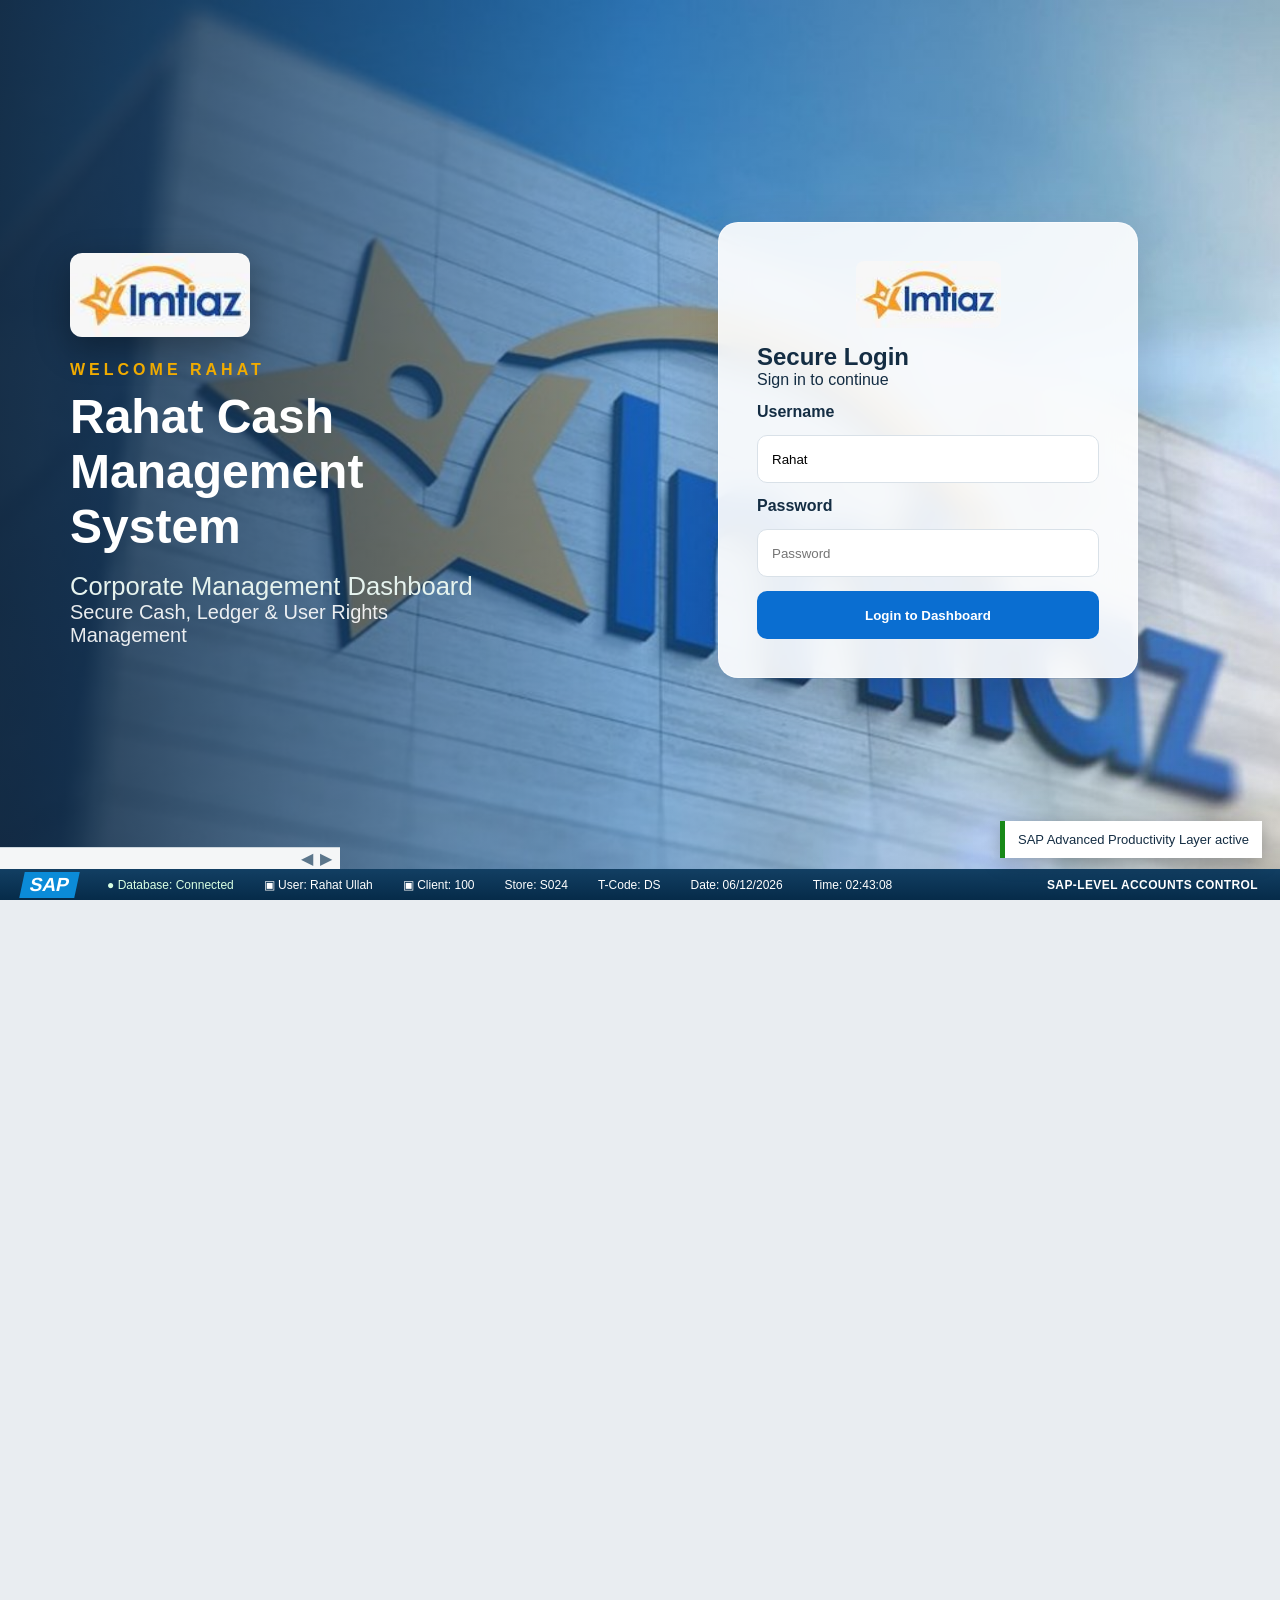
==== commit 28b40dc8: "Fix blank Excel Auto Update pages V57" ====
--- a/index.html
+++ b/index.html
@@ -641,10 +641,6 @@
  </div>
 </section>
 
-</main>
-</div>
-<div id="smartAlertHost" class="smart-alert-host" aria-live="polite"></div>
-
 
 <section class="page" id="excelAutoUpdate">
  <div class="panel accounts-hero"><div><h2>Excel Auto Update Center</h2><p>Corporate Customer, Vendor Ledger aur Cashier Closing ki Excel files yahan upload karein. Valid data respective original module mein update hoga. Cashier Closing records posting ke baad locked snapshot rahenge.</p></div></div>
@@ -669,6 +665,14 @@
 <div class="panel"><div class="panel-head"><div><h3>Latest Synced Data</h3><p>Excel ki detected date aur row content online staging mein verify karein.</p></div></div><div class="table-wrap"><table><thead><tr><th>Store</th><th>Sheet</th><th>Row</th><th>Date</th><th>Data</th><th>Seen</th></tr></thead><tbody id="xsRowBody"></tbody></table></div></div>
 </section>
 
+
+</main>
+</div>
+<div id="smartAlertHost" class="smart-alert-host" aria-live="polite"></div>
+
+
+
+
 <script src="static/app.js"></script>
 </body>
 </html>
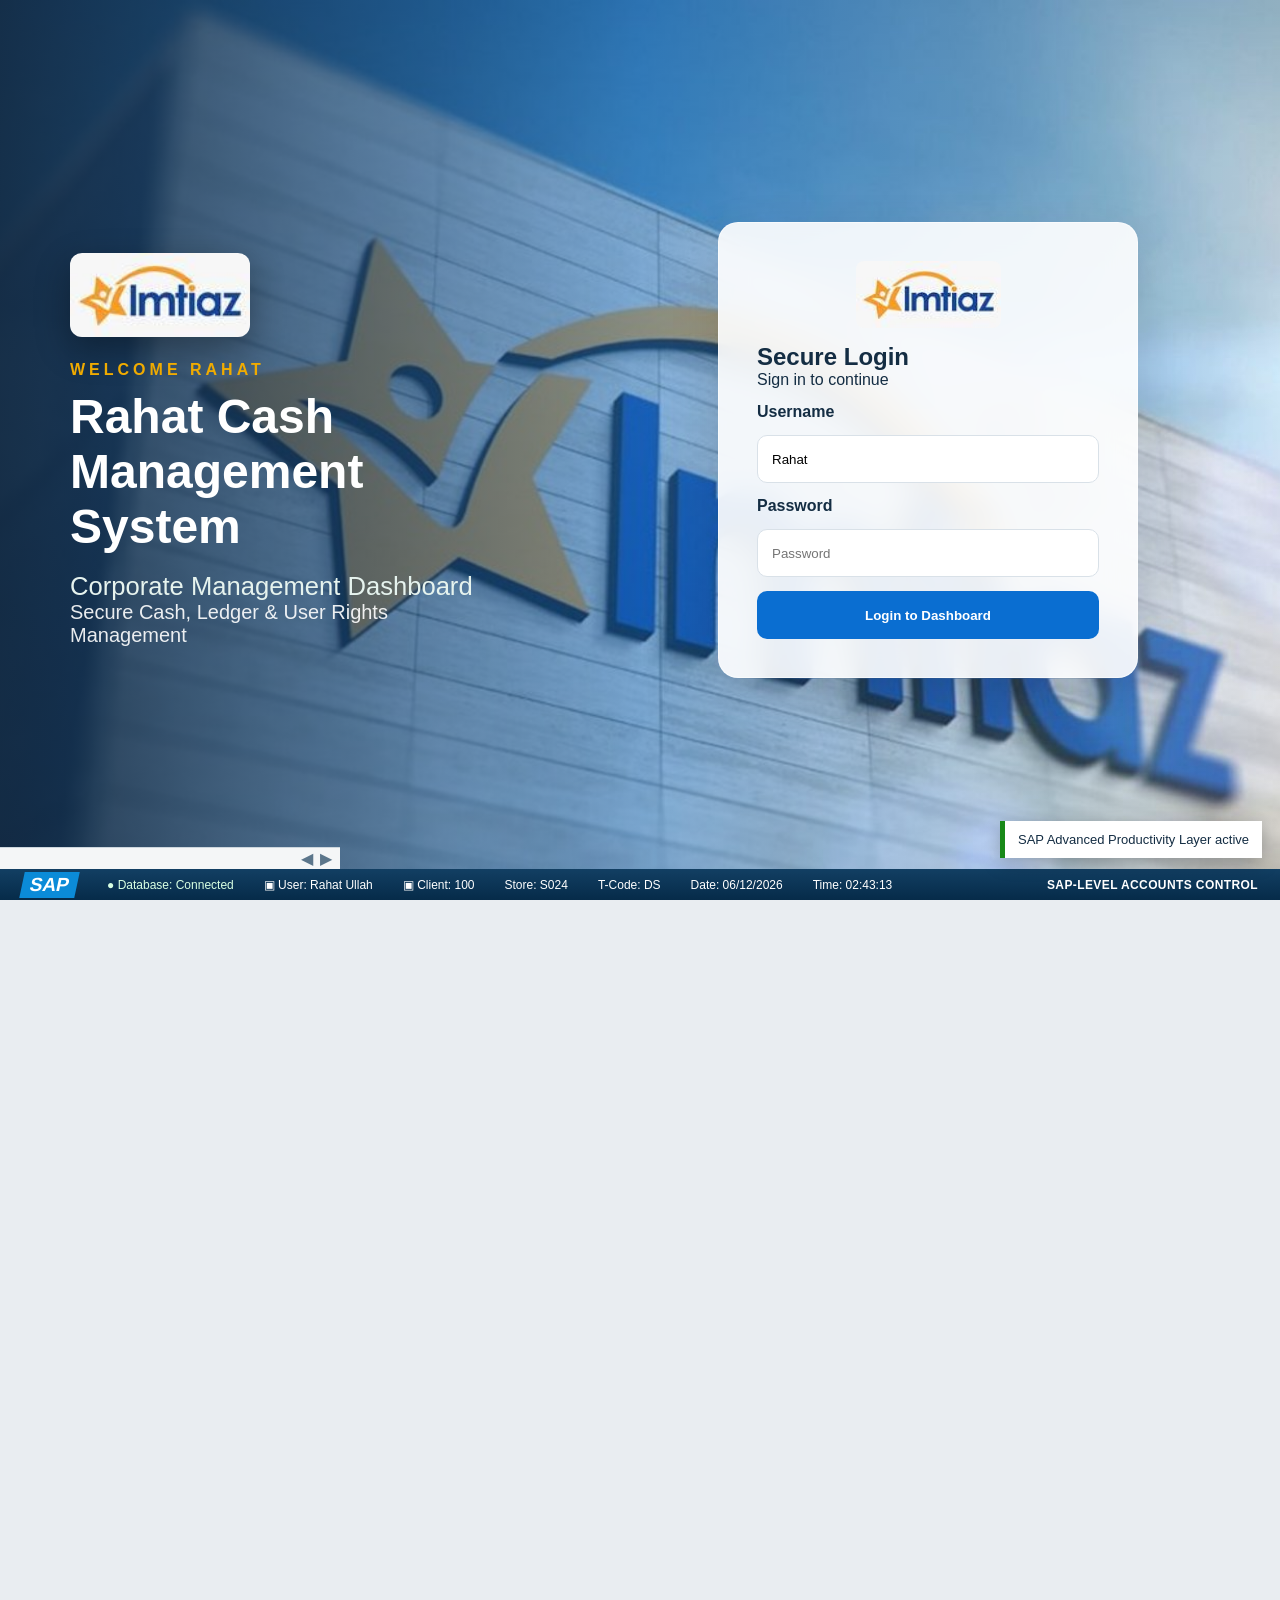
==== commit abbc1e2d: "Add Excel Auto Update save buttons V58" ====
--- a/index.html
+++ b/index.html
@@ -643,13 +643,28 @@
 
 
 <section class="page" id="excelAutoUpdate">
- <div class="panel accounts-hero"><div><h2>Excel Auto Update Center</h2><p>Corporate Customer, Vendor Ledger aur Cashier Closing ki Excel files yahan upload karein. Valid data respective original module mein update hoga. Cashier Closing records posting ke baad locked snapshot rahenge.</p></div></div>
+ <div class="panel accounts-hero"><div><h2>Excel Auto Update Center</h2><p>Har module ki Excel file select karke Save button dabayein. Data seedha original module mein save hoga. Cashier Closing hamesha S024 mein post hoga aur posted records overwrite nahi honge.</p></div></div>
  <div class="accounts-kpis"><div><span>Selected Module</span><strong id="eauModule">Corporate Customer</strong></div><div><span>Last File</span><strong id="eauLastFile">None</strong></div><div><span>Status</span><strong id="eauStatus">Ready</strong></div></div>
- <div class="panel"><div class="panel-head"><div><h3 id="eauTitle">Corporate Customer Auto Update</h3><p id="eauHelp">Excel select karein aur Process File click karein.</p></div></div>
-  <div class="recon-form"><select id="eauTarget"><option value="corporate">Corporate Customer</option><option value="vendor">Vendor Ledger</option><option value="cashier">Cashier Closing</option></select><input id="eauFile" type="file" accept=".xlsx,.xlsm,.csv"><button id="eauProcess" type="button" onclick="processExcelAutoUpdate()">Process File</button></div>
-  <div id="eauResult" class="s4-check pending"><b>Ready</b><span>Select the correct module and Excel file.</span></div>
+
+ <div class="panel">
+  <div class="panel-head"><div><h3>Corporate Customer Auto Update</h3><p>Corporate Customer Excel select karein. Save par valid rows Corporate Customer Ledger mein chali jayengi.</p></div><button type="button" onclick="openPageByName('corporate')">Open Corporate Ledger</button></div>
+  <div class="recon-form"><input id="eauCorpFile" type="file" accept=".xlsx,.xlsm,.xls,.csv"><button type="button" onclick="saveExcelAutoTarget('corporate')">Save to Corporate Customer</button></div>
+  <div id="eauCorpResult" class="s4-check pending"><b>Ready</b><span>Select Corporate Customer Excel file.</span></div>
  </div>
- <div class="panel"><div class="panel-head"><div><h3>Permanent Workflow</h3><p>Ek centralized folder se teen original finance modules update karein.</p></div></div><div class="s4-check ok"><b>Corporate Customer</b><span>Customer ledger importer + duplicate document controls.</span></div><div class="s4-check ok"><b>Vendor Ledger</b><span>Vendor-wise ledger bulk importer, up to existing system limit.</span></div><div class="s4-check ok"><b>Cashier Closing</b><span>Immutable Cashier Closing posting: new rows auto-post; already posted rows never overwrite, even when Excel date/value changes.</span></div></div>
+
+ <div class="panel">
+  <div class="panel-head"><div><h3>Vendor Ledger Auto Update</h3><p>Vendor Excel select karein. Save par valid rows Vendor Ledger mein chali jayengi.</p></div><button type="button" onclick="openPageByName('vendorLedger')">Open Vendor Ledger</button></div>
+  <div class="recon-form"><input id="eauVendorFile" type="file" accept=".xlsx,.xlsm,.csv"><button type="button" onclick="saveExcelAutoTarget('vendor')">Save to Vendor Ledger</button></div>
+  <div id="eauVendorResult" class="s4-check pending"><b>Ready</b><span>Select Vendor Ledger Excel file.</span></div>
+ </div>
+
+ <div class="panel">
+  <div class="panel-head"><div><h3>S024 Cashier Closing Auto Update</h3><p>Cashier Closing Excel select karein. Save par new rows S024 Cashier Closing mein locked snapshot ke taur par post hongi. Purane posted records overwrite nahi honge.</p></div><button type="button" onclick="openPageByName('cashierClosing')">Open S024 Cashier Closing</button></div>
+  <div class="recon-form"><input id="eauCashierFile" type="file" accept=".xlsx,.xlsm,.xls"><button type="button" onclick="saveExcelAutoTarget('cashier')">Save to S024 Cashier Closing</button></div>
+  <div id="eauCashierResult" class="s4-check pending"><b>Ready</b><span>Select Cashier Closing Excel file.</span></div>
+ </div>
+
+ <div class="panel"><div class="panel-head"><div><h3>Save Rules</h3><p>Har file ka correct module fixed hai.</p></div></div><div class="s4-check ok"><b>Corporate Customer</b><span>Customer ledger importer aur duplicate document control.</span></div><div class="s4-check ok"><b>Vendor Ledger</b><span>Vendor-wise bulk import aur skipped-row report.</span></div><div class="s4-check ok"><b>S024 Cashier Closing</b><span>New rows auto-post; already posted/changed source rows overwrite nahi hoti.</span></div></div>
 </section>
 
 <section class="page" id="excelSync">
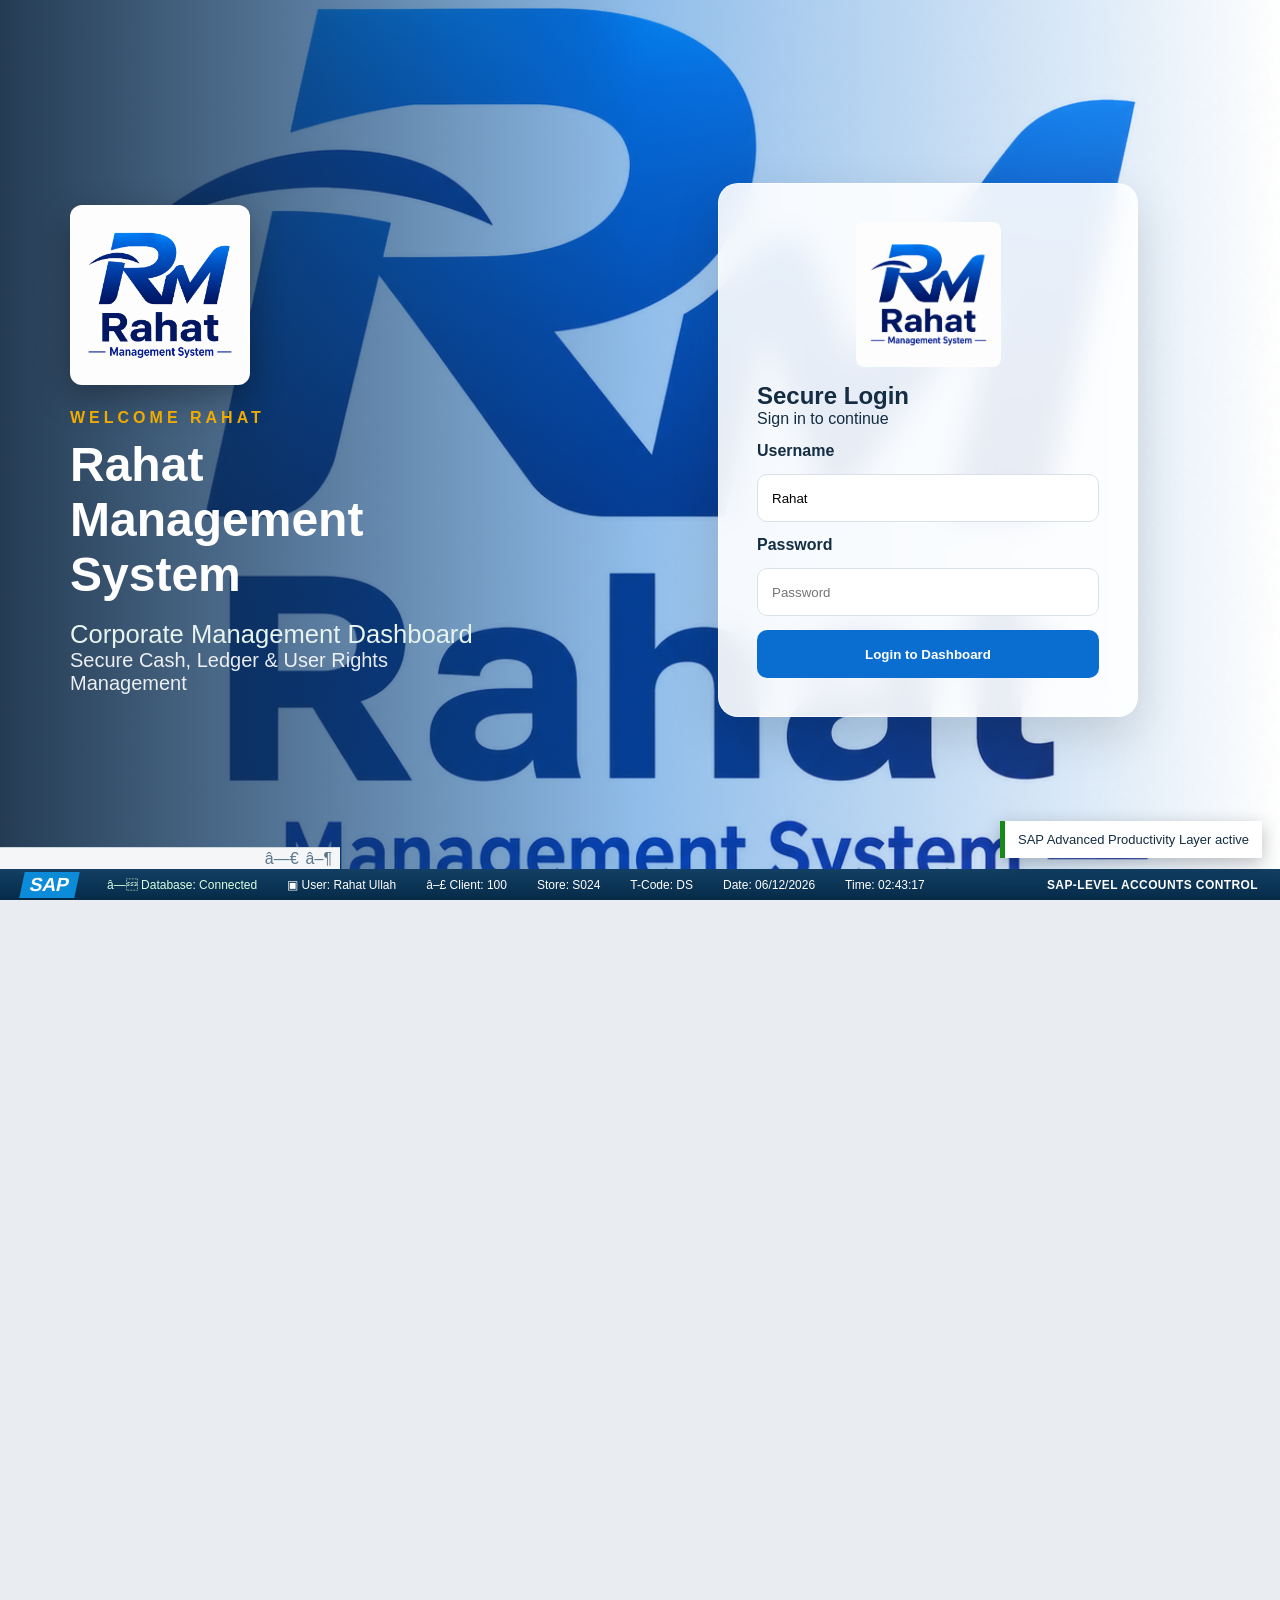
==== commit da3bf7dd: "Replace Imtiaz branding with Rahat Management System" ====
--- a/index.html
+++ b/index.html
@@ -1,24 +1,24 @@
-<!DOCTYPE html>
+﻿<!DOCTYPE html>
 
 <html lang="en">
 <head>
 <meta charset="utf-8"/>
 <meta content="width=device-width,initial-scale=1.0" name="viewport"/>
-<title id="browserTitle">Imtiaz Group Pvt Ltd — Corporate Management</title>
+<title id="browserTitle">Imtiaz Group Pvt Ltd â€” Corporate Management</title>
 <link href="static/style.css" rel="stylesheet"/>
 </head>
 <body>
 <section class="login-screen" id="loginScreen">
 <div class="login-overlay"></div>
 <div class="login-welcome">
-<img class="login-logo" src="static/imtiaz-logo.jpg"/>
+<img class="login-logo" src="static/images/rahat_logo.png"/>
 <span>WELCOME RAHAT</span>
-<h1>Rahat Cash Management System</h1>
+<h1>Rahat Management System</h1>
 <h2 class="login-subtitle"><span class="company-name-text">Imtiaz Group Pvt Ltd</span></h2>
 <p>Secure Cash, Ledger &amp; User Rights Management</p>
 </div>
 <div class="login-card glass">
-<img class="card-logo" src="static/imtiaz-logo.jpg"/>
+<img class="card-logo" src="static/images/rahat_logo.png"/>
 <h2>Secure Login</h2>
 <p>Sign in to continue</p>
 <label>Username</label>
@@ -30,12 +30,12 @@
 </div>
 </section>
 <div class="app hidden" id="app"><header class="sap-shell-header">
-<div class="sap-menu-row"><span class="sap-app-icon">▱</span><button class="sap-menu-button" data-menu="menu" type="button">Menu</button><button class="sap-menu-button" data-menu="edit" type="button">Edit</button><button class="sap-menu-button" data-menu="favorites" type="button">Favorites</button><button class="sap-menu-button" data-menu="extras" type="button">Extras</button><button class="sap-menu-button" data-menu="system" type="button">System</button><button class="sap-menu-button" data-menu="help" type="button">Help</button><span class="sap-window-controls">—   □   ×</span></div>
+<div class="sap-menu-row"><span class="sap-app-icon">â–±</span><button class="sap-menu-button" data-menu="menu" type="button">Menu</button><button class="sap-menu-button" data-menu="edit" type="button">Edit</button><button class="sap-menu-button" data-menu="favorites" type="button">Favorites</button><button class="sap-menu-button" data-menu="extras" type="button">Extras</button><button class="sap-menu-button" data-menu="system" type="button">System</button><button class="sap-menu-button" data-menu="help" type="button">Help</button><span class="sap-window-controls">â€”   â–¡   Ã—</span></div>
 <div class="sap-toolbar-row">
-<button class="mobile-menu-toggle" id="mobileMenuToggle" type="button" aria-label="Open navigation">☰</button>
-<button class="sap-ok">✓</button>
-<div class="global-search sap-command"><input id="globalSearch" oninput="filterCurrentPage()" onkeydown="handleGlobalShortcut(event)" placeholder="Enter shortcut: DS, CC, VL, HC, PC, DD, SV, DE, UR, AL, SB"/><span>⌄</span></div>
-<button>≪</button><button>▣</button><button>◀</button><button>●</button><button>⌕</button><button>▤</button><button>♻</button><button>?</button><button>▥</button>
+<button class="mobile-menu-toggle" id="mobileMenuToggle" type="button" aria-label="Open navigation">â˜°</button>
+<button class="sap-ok">âœ“</button>
+<div class="global-search sap-command"><input id="globalSearch" oninput="filterCurrentPage()" onkeydown="handleGlobalShortcut(event)" placeholder="Enter shortcut: DS, CC, VL, HC, PC, DD, SV, DE, UR, AL, SB"/><span>âŒ„</span></div>
+<button>â‰ª</button><button>â–£</button><button>â—€</button><button>â—</button><button>âŒ•</button><button>â–¤</button><button>â™»</button><button>?</button><button>â–¥</button>
 </div>
 <div class="sap-menu-dropdown hidden" id="sapMenuDropdown"></div>
 <div class="sap-context-row" aria-label="SAP transaction context">
@@ -43,127 +43,127 @@
   <div class="sap-context-item"><small>Store</small><strong id="sapCurrentStore">S024</strong></div>
   <div class="sap-context-item"><small>Fiscal Period</small><strong id="sapFiscalPeriod">--</strong></div>
   <div class="sap-context-item"><small>User</small><strong id="sapContextUser">Rahat Ullah</strong></div>
-  <div class="sap-context-actions"><button type="button" onclick="sapBack()" title="Back (F3)">↩ Back</button><button type="button" onclick="sapRefresh()" title="Refresh current transaction (F5)">⟳ Refresh</button><button type="button" onclick="toggleSapFavorite()" title="Add/remove favorite">☆ Favorite</button><button type="button" onclick="window.print()" title="Print current screen">▣ Print</button><button type="button" onclick="logout()" title="Sign out">⏻ Exit</button></div>
+  <div class="sap-context-actions"><button type="button" onclick="sapBack()" title="Back (F3)">â†© Back</button><button type="button" onclick="sapRefresh()" title="Refresh current transaction (F5)">âŸ³ Refresh</button><button type="button" onclick="toggleSapFavorite()" title="Add/remove favorite">â˜† Favorite</button><button type="button" onclick="window.print()" title="Print current screen">â–£ Print</button><button type="button" onclick="logout()" title="Sign out">â» Exit</button></div>
 </div></header>
 <aside class="sidebar sap-sidebar">
-<div class="sap-tree-title">⌄  Corporate Finance Management</div>
+<div class="sap-tree-title">âŒ„ Â Corporate Finance Management</div>
 <nav class="sap-tree-nav" aria-label="Application folders">
 <div class="sap-folder stores-root" data-folder="stores-root">
-  <button class="sap-tree-group" type="button" aria-expanded="true"><span class="folder-arrow">›</span><b>📁 Stores</b></button>
+  <button class="sap-tree-group" type="button" aria-expanded="true"><span class="folder-arrow">â€º</span><b>ðŸ“ Stores</b></button>
   <div class="sap-folder-children" id="storeListChildren"></div>
 </div>
 <div class="sap-folder active-store-root" data-folder="active-store-root">
-  <button class="sap-tree-group" type="button" aria-expanded="true"><span class="folder-arrow">›</span><b id="activeStoreFolderTitle">📁 S024 - LHR - MEGA - BAHRIA TOWN</b></button>
+  <button class="sap-tree-group" type="button" aria-expanded="true"><span class="folder-arrow">â€º</span><b id="activeStoreFolderTitle">ðŸ“ S024 - LHR - MEGA - BAHRIA TOWN</b></button>
   <div class="sap-folder-children store-module-folders" id="activeStoreModules">
 <div class="sap-folder" data-folder="dashboard-master">
-  <button class="sap-tree-group" type="button" aria-expanded="false"><span class="folder-arrow">›</span><b>📁 Dashboard &amp; Master</b></button>
-  <div class="sap-folder-children" hidden>
-    <button class="nav active sap-leaf" data-page="dashboard" data-permission="dashboard_view"><span>▣</span><em>DS</em> Dashboard</button>
+  <button class="sap-tree-group" type="button" aria-expanded="false"><span class="folder-arrow">â€º</span><b>ðŸ“ Dashboard &amp; Master</b></button>
+  <div class="sap-folder-children" hidden>
+    <button class="nav active sap-leaf" data-page="dashboard" data-permission="dashboard_view"><span>â–£</span><em>DS</em> Dashboard</button>
   </div>
 </div>
 <div class="sap-folder" data-folder="corporate-customers">
-  <button class="sap-tree-group" type="button" aria-expanded="false"><span class="folder-arrow">›</span><b>📁 Corporate Customers</b></button>
-  <div class="sap-folder-children" hidden>
-    <button class="nav sap-leaf" data-page="corporate" data-permission="corporate_customers_view"><span>▣</span><em>CC</em> Corporate Customers</button>
+  <button class="sap-tree-group" type="button" aria-expanded="false"><span class="folder-arrow">â€º</span><b>ðŸ“ Corporate Customers</b></button>
+  <div class="sap-folder-children" hidden>
+    <button class="nav sap-leaf" data-page="corporate" data-permission="corporate_customers_view"><span>â–£</span><em>CC</em> Corporate Customers</button>
   </div>
 </div>
 <div class="sap-folder" data-folder="vendor-management">
-  <button class="sap-tree-group" type="button" aria-expanded="false"><span class="folder-arrow">›</span><b>📁 Vendor Management</b></button>
-  <div class="sap-folder-children" hidden>
-    <button class="nav sap-leaf" data-page="vendorLedger" data-permission="vendor_management_view"><span>▣</span><em>VL</em> Vendor Ledger</button>
-    <button class="nav sap-leaf" data-page="vendors" data-permission="vendor_management_view"><span>▣</span><em>SV</em> Scrap Vendors</button>
+  <button class="sap-tree-group" type="button" aria-expanded="false"><span class="folder-arrow">â€º</span><b>ðŸ“ Vendor Management</b></button>
+  <div class="sap-folder-children" hidden>
+    <button class="nav sap-leaf" data-page="vendorLedger" data-permission="vendor_management_view"><span>â–£</span><em>VL</em> Vendor Ledger</button>
+    <button class="nav sap-leaf" data-page="vendors" data-permission="vendor_management_view"><span>â–£</span><em>SV</em> Scrap Vendors</button>
   </div>
 </div>
 <div class="sap-folder" data-folder="cash-management">
-  <button class="sap-tree-group" type="button" aria-expanded="false"><span class="folder-arrow">›</span><b>📁 Cash Management</b></button>
-  <div class="sap-folder-children" hidden>
-    <button class="nav sap-leaf" data-page="headCash" data-permission="head_cash_view"><span>▣</span><em>HC</em> Head Cash</button>
-    <button class="nav sap-leaf" data-page="lostFound" data-permission="lost_found_view"><span>▣</span><em>LF</em> Lost &amp; Found</button>
-    <button class="nav sap-leaf" data-page="theftCash" data-permission="theft_view"><span>▣</span><em>TC</em> Theft Cash</button>
-    <button class="nav sap-leaf" data-page="pettyCash" data-permission="petty_cash_view"><span>▣</span><em>PC</em> Petty Cash</button>
+  <button class="sap-tree-group" type="button" aria-expanded="false"><span class="folder-arrow">â€º</span><b>ðŸ“ Cash Management</b></button>
+  <div class="sap-folder-children" hidden>
+    <button class="nav sap-leaf" data-page="headCash" data-permission="head_cash_view"><span>â–£</span><em>HC</em> Head Cash</button>
+    <button class="nav sap-leaf" data-page="lostFound" data-permission="lost_found_view"><span>â–£</span><em>LF</em> Lost &amp; Found</button>
+    <button class="nav sap-leaf" data-page="theftCash" data-permission="theft_view"><span>â–£</span><em>TC</em> Theft Cash</button>
+    <button class="nav sap-leaf" data-page="pettyCash" data-permission="petty_cash_view"><span>â–£</span><em>PC</em> Petty Cash</button>
   </div>
 </div>
 
 <div class="sap-folder" data-folder="cashier-closing">
-  <button class="sap-tree-group" type="button" aria-expanded="false"><span class="folder-arrow">›</span><b>📁 Cashier Closing</b></button>
-  <div class="sap-folder-children" hidden>
-    <button class="nav sap-leaf" data-page="cashierDashboard" data-permission="cashier_closing_view"><span>▣</span><em>CD</em> Closing Dashboard</button>
-    <button class="nav sap-leaf" data-page="cashierClosing" data-permission="cashier_closing_view"><span>▣</span><em>CL</em> Closing Entry &amp; Data</button>
-    <button class="nav sap-leaf" data-page="cashierShortage" data-permission="cashier_closing_view"><span>▣</span><em>CS</em> Cashier Shortage</button>
-    <button class="nav sap-leaf" data-page="cashierNotes" data-permission="reports_view"><span>▣</span><em>CN</em> Note-wise Report</button>
+  <button class="sap-tree-group" type="button" aria-expanded="false"><span class="folder-arrow">â€º</span><b>ðŸ“ Cashier Closing</b></button>
+  <div class="sap-folder-children" hidden>
+    <button class="nav sap-leaf" data-page="cashierDashboard" data-permission="cashier_closing_view"><span>â–£</span><em>CD</em> Closing Dashboard</button>
+    <button class="nav sap-leaf" data-page="cashierClosing" data-permission="cashier_closing_view"><span>â–£</span><em>CL</em> Closing Entry &amp; Data</button>
+    <button class="nav sap-leaf" data-page="cashierShortage" data-permission="cashier_closing_view"><span>â–£</span><em>CS</em> Cashier Shortage</button>
+    <button class="nav sap-leaf" data-page="cashierNotes" data-permission="reports_view"><span>â–£</span><em>CN</em> Note-wise Report</button>
   </div>
 </div>
 <div class="sap-folder" data-folder="return-counter">
-  <button class="sap-tree-group" type="button" aria-expanded="false"><span class="folder-arrow">›</span><b>📁 Return Counter</b></button>
-  <div class="sap-folder-children" hidden>
-    <button class="nav sap-leaf" data-page="returnCounter" data-permission="return_counter_view"><span>▣</span><em>RC</em> Return / Exchange</button>
+  <button class="sap-tree-group" type="button" aria-expanded="false"><span class="folder-arrow">â€º</span><b>ðŸ“ Return Counter</b></button>
+  <div class="sap-folder-children" hidden>
+    <button class="nav sap-leaf" data-page="returnCounter" data-permission="return_counter_view"><span>â–£</span><em>RC</em> Return / Exchange</button>
   </div>
 </div>
 <div class="sap-folder" data-folder="documents-data">
-  <button class="sap-tree-group" type="button" aria-expanded="false"><span class="folder-arrow">›</span><b>📁 Documents &amp; Data</b></button>
-  <div class="sap-folder-children" hidden>
-    <button class="nav sap-leaf" data-page="duplicates" data-permission="documents_data_view"><span>▣</span><em>DD</em> Duplicate Documents</button>
-    <button class="nav sap-leaf" data-page="deletedCash" data-permission="documents_data_view"><span>▣</span><em>DE</em> Deleted Entries</button>
+  <button class="sap-tree-group" type="button" aria-expanded="false"><span class="folder-arrow">â€º</span><b>ðŸ“ Documents &amp; Data</b></button>
+  <div class="sap-folder-children" hidden>
+    <button class="nav sap-leaf" data-page="duplicates" data-permission="documents_data_view"><span>â–£</span><em>DD</em> Duplicate Documents</button>
+    <button class="nav sap-leaf" data-page="deletedCash" data-permission="documents_data_view"><span>â–£</span><em>DE</em> Deleted Entries</button>
   </div>
 </div>
 
   </div>
 </div>
 <div class="sap-folder" data-folder="security-users">
-  <button class="sap-tree-group" type="button" aria-expanded="false"><span class="folder-arrow">›</span><b>📁 Security &amp; Users</b></button>
-  <div class="sap-folder-children" hidden>
-    <button class="nav sap-leaf" data-page="users" data-permission="security_users_view"><span>▣</span><em>UR</em> Users &amp; Rights</button>
-    <button class="nav sap-leaf" data-page="audit" data-permission="reports_view"><span>▣</span><em>AL</em> Activity Log</button>
+  <button class="sap-tree-group" type="button" aria-expanded="false"><span class="folder-arrow">â€º</span><b>ðŸ“ Security &amp; Users</b></button>
+  <div class="sap-folder-children" hidden>
+    <button class="nav sap-leaf" data-page="users" data-permission="security_users_view"><span>â–£</span><em>UR</em> Users &amp; Rights</button>
+    <button class="nav sap-leaf" data-page="audit" data-permission="reports_view"><span>â–£</span><em>AL</em> Activity Log</button>
   </div>
 </div>
 <div class="sap-folder" data-folder="accounts-control">
-   <button class="sap-tree-group" type="button" aria-expanded="false"><span class="folder-arrow">›</span><b>📁 Accounts Control Center</b></button>
+   <button class="sap-tree-group" type="button" aria-expanded="false"><span class="folder-arrow">â€º</span><b>ðŸ“ Accounts Control Center</b></button>
    <div class="sap-folder-children" hidden>
-    <button class="nav sap-leaf" data-page="exceptions" data-permission="reports_view"><span>▣</span><em>EX</em> Exception Dashboard</button>
-    <button class="nav sap-leaf" data-page="reconciliation" data-permission="reports_view"><span>▣</span><em>RE</em> Reconciliation Center</button>
-    <button class="nav sap-leaf" data-page="aging" data-permission="reports_view"><span>▣</span><em>AG</em> Customer / Vendor Aging</button>
-    <button class="nav sap-leaf" data-page="bankRecon" data-permission="reports_view"><span>▣</span><em>BR</em> Bank Reconciliation</button>
-    <button class="nav sap-leaf" data-page="dailyClosing" data-permission="reports_view"><span>▣</span><em>DC</em> Daily Accounts Closing</button>
-    <button class="nav sap-leaf" data-page="approvals" data-permission="ledger_view"><span>▣</span><em>AP</em> Approval Workflow</button>
-    <button class="nav sap-leaf" data-page="periodLock" data-permission="reports_view"><span>▣</span><em>PL</em> Period Lock</button>
-    <button class="nav sap-leaf" data-page="auditReport" data-permission="reports_view"><span>▣</span><em>AR</em> Automated Audit Report</button>
-    <button class="nav sap-leaf" data-page="cashFlow" data-permission="reports_view"><span>▣</span><em>CF</em> Cash Flow Forecast</button>
-    <button class="nav sap-leaf" data-page="budgetControl" data-permission="reports_view"><span>▣</span><em>BC</em> Budget vs Actual</button>
-    <button class="nav sap-leaf" data-page="monthEnd" data-permission="reports_view"><span>▣</span><em>ME</em> Month-End Close</button>
-    <button class="nav sap-leaf" data-page="journalVoucher" data-permission="ledger_edit"><span>▣</span><em>JV</em> Journal Voucher</button>
-    <button class="nav sap-leaf" data-page="trialBalance" data-permission="reports_view"><span>▣</span><em>TB</em> Trial Balance</button>
-    <button class="nav sap-leaf" data-page="accruals" data-permission="reports_view"><span>▣</span><em>AC</em> Accruals &amp; Prepayments</button>
-    <button class="nav sap-leaf" data-page="fixedAssets" data-permission="reports_view"><span>▣</span><em>FA</em> Fixed Asset Register</button>
-    <button class="nav sap-leaf" data-page="financeHealth" data-permission="reports_view"><span>▣</span><em>FH</em> Finance Health Cockpit</button>
-    <button class="nav sap-leaf" data-page="financialStatements" data-permission="reports_view"><span>▣</span><em>FS</em> Financial Statements</button>
-    <button class="nav sap-leaf" data-page="costCenters" data-permission="reports_view"><span>▣</span><em>CC</em> Cost Center Analysis</button>
-    <button class="nav sap-leaf" data-page="taxCenter" data-permission="reports_view"><span>▣</span><em>TX</em> Tax &amp; Withholding Center</button>
-    <button class="nav sap-leaf" data-page="controlTower" data-permission="reports_view"><span>▣</span><em>FT</em> Finance Control Tower</button>
-    <button class="nav sap-leaf" data-page="collections" data-permission="reports_view"><span>▣</span><em>CR</em> Collections &amp; Recovery</button>
-    <button class="nav sap-leaf" data-page="treasury" data-permission="reports_view"><span>▣</span><em>TR</em> Treasury &amp; Liquidity</button>
-    <button class="nav sap-leaf" data-page="paymentCalendar" data-permission="reports_view"><span>▣</span><em>PY</em> Payment Calendar</button>
-    <button class="nav sap-leaf" data-page="financeRatios" data-permission="reports_view"><span>▣</span><em>FR</em> Ratios &amp; Working Capital</button>
-    <button class="nav sap-leaf" data-page="s4FinanceHub" data-permission="reports_view"><span>▣</span><em>S4</em> S/4 Finance Hub</button>
-    <button class="nav sap-leaf" data-page="universalFinance" data-permission="reports_view"><span>▣</span><em>UJ</em> Universal Journal &amp; Close</button>
-    <button class="nav sap-leaf" data-page="excelSync" data-permission="reports_view"><span>⇄</span><em>XS</em> Excel Auto Sync Center</button>
+    <button class="nav sap-leaf" data-page="exceptions" data-permission="reports_view"><span>â–£</span><em>EX</em> Exception Dashboard</button>
+    <button class="nav sap-leaf" data-page="reconciliation" data-permission="reports_view"><span>â–£</span><em>RE</em> Reconciliation Center</button>
+    <button class="nav sap-leaf" data-page="aging" data-permission="reports_view"><span>â–£</span><em>AG</em> Customer / Vendor Aging</button>
+    <button class="nav sap-leaf" data-page="bankRecon" data-permission="reports_view"><span>â–£</span><em>BR</em> Bank Reconciliation</button>
+    <button class="nav sap-leaf" data-page="dailyClosing" data-permission="reports_view"><span>â–£</span><em>DC</em> Daily Accounts Closing</button>
+    <button class="nav sap-leaf" data-page="approvals" data-permission="ledger_view"><span>â–£</span><em>AP</em> Approval Workflow</button>
+    <button class="nav sap-leaf" data-page="periodLock" data-permission="reports_view"><span>â–£</span><em>PL</em> Period Lock</button>
+    <button class="nav sap-leaf" data-page="auditReport" data-permission="reports_view"><span>â–£</span><em>AR</em> Automated Audit Report</button>
+    <button class="nav sap-leaf" data-page="cashFlow" data-permission="reports_view"><span>â–£</span><em>CF</em> Cash Flow Forecast</button>
+    <button class="nav sap-leaf" data-page="budgetControl" data-permission="reports_view"><span>â–£</span><em>BC</em> Budget vs Actual</button>
+    <button class="nav sap-leaf" data-page="monthEnd" data-permission="reports_view"><span>â–£</span><em>ME</em> Month-End Close</button>
+    <button class="nav sap-leaf" data-page="journalVoucher" data-permission="ledger_edit"><span>â–£</span><em>JV</em> Journal Voucher</button>
+    <button class="nav sap-leaf" data-page="trialBalance" data-permission="reports_view"><span>â–£</span><em>TB</em> Trial Balance</button>
+    <button class="nav sap-leaf" data-page="accruals" data-permission="reports_view"><span>â–£</span><em>AC</em> Accruals &amp; Prepayments</button>
+    <button class="nav sap-leaf" data-page="fixedAssets" data-permission="reports_view"><span>â–£</span><em>FA</em> Fixed Asset Register</button>
+    <button class="nav sap-leaf" data-page="financeHealth" data-permission="reports_view"><span>â–£</span><em>FH</em> Finance Health Cockpit</button>
+    <button class="nav sap-leaf" data-page="financialStatements" data-permission="reports_view"><span>â–£</span><em>FS</em> Financial Statements</button>
+    <button class="nav sap-leaf" data-page="costCenters" data-permission="reports_view"><span>â–£</span><em>CC</em> Cost Center Analysis</button>
+    <button class="nav sap-leaf" data-page="taxCenter" data-permission="reports_view"><span>â–£</span><em>TX</em> Tax &amp; Withholding Center</button>
+    <button class="nav sap-leaf" data-page="controlTower" data-permission="reports_view"><span>â–£</span><em>FT</em> Finance Control Tower</button>
+    <button class="nav sap-leaf" data-page="collections" data-permission="reports_view"><span>â–£</span><em>CR</em> Collections &amp; Recovery</button>
+    <button class="nav sap-leaf" data-page="treasury" data-permission="reports_view"><span>â–£</span><em>TR</em> Treasury &amp; Liquidity</button>
+    <button class="nav sap-leaf" data-page="paymentCalendar" data-permission="reports_view"><span>â–£</span><em>PY</em> Payment Calendar</button>
+    <button class="nav sap-leaf" data-page="financeRatios" data-permission="reports_view"><span>â–£</span><em>FR</em> Ratios &amp; Working Capital</button>
+    <button class="nav sap-leaf" data-page="s4FinanceHub" data-permission="reports_view"><span>â–£</span><em>S4</em> S/4 Finance Hub</button>
+    <button class="nav sap-leaf" data-page="universalFinance" data-permission="reports_view"><span>â–£</span><em>UJ</em> Universal Journal &amp; Close</button>
+    <button class="nav sap-leaf" data-page="excelSync" data-permission="reports_view"><span>â‡„</span><em>XS</em> Excel Auto Sync Center</button>
    </div>
 </div>
 <div class="sap-folder" data-folder="excel-auto-update-center">
-  <button class="sap-tree-group" type="button" aria-expanded="false"><span class="folder-arrow">›</span><b>📁 Excel Auto Update Center</b></button>
-  <div class="sap-folder-children" hidden>
-    <button class="nav sap-leaf" data-page="excelAutoUpdate" data-auto-target="corporate"><span>▣</span><em>CC</em> Corporate Customer Auto Update</button>
-    <button class="nav sap-leaf" data-page="excelAutoUpdate" data-auto-target="vendor"><span>▣</span><em>VL</em> Vendor Ledger Auto Update</button>
-    <button class="nav sap-leaf" data-page="excelAutoUpdate" data-auto-target="cashier"><span>▣</span><em>CL</em> Cashier Closing Auto Update</button>
+  <button class="sap-tree-group" type="button" aria-expanded="false"><span class="folder-arrow">â€º</span><b>ðŸ“ Excel Auto Update Center</b></button>
+  <div class="sap-folder-children" hidden>
+    <button class="nav sap-leaf" data-page="excelAutoUpdate" data-auto-target="corporate"><span>â–£</span><em>CC</em> Corporate Customer Auto Update</button>
+    <button class="nav sap-leaf" data-page="excelAutoUpdate" data-auto-target="vendor"><span>â–£</span><em>VL</em> Vendor Ledger Auto Update</button>
+    <button class="nav sap-leaf" data-page="excelAutoUpdate" data-auto-target="cashier"><span>â–£</span><em>CL</em> Cashier Closing Auto Update</button>
   </div>
 </div>
 <div class="sap-folder" data-folder="system-management">
-  <button class="sap-tree-group" type="button" aria-expanded="false"><span class="folder-arrow">›</span><b>📁 System Management</b></button>
-  <div class="sap-folder-children" hidden>
-    <button class="nav sap-leaf" data-page="settings" data-permission="documents_data_edit"><span>▣</span><em>SB</em> Settings &amp; Backup</button>
+  <button class="sap-tree-group" type="button" aria-expanded="false"><span class="folder-arrow">â€º</span><b>ðŸ“ System Management</b></button>
+  <div class="sap-folder-children" hidden>
+    <button class="nav sap-leaf" data-page="settings" data-permission="documents_data_edit"><span>â–£</span><em>SB</em> Settings &amp; Backup</button>
   </div>
 </div>
 </nav>
-<div class="sap-sidebar-bottom"><span>◀</span><span>▶</span></div>
+<div class="sap-sidebar-bottom"><span>â—€</span><span>â–¶</span></div>
 </aside>
 <div class="sidebar-resizer" id="sidebarResizer" title="Drag to adjust left/right size"></div>
 <main class="content">
@@ -259,7 +259,7 @@
     <input id="cashierClosingSearch" placeholder="Search date, Emp ID, name or status" oninput="loadCashierClosing()"/>
     <button onclick="loadCashierClosing()">Apply</button><button class="secondary" onclick="resetCashierFilters('List')">Clear Filters</button><button class="secondary" onclick="clearCashierClosingRows()">Clear Entry Grid</button>
   </div></div>
-  <div class="panel cashier-entry-note"><b>One-time capacity:</b> 1, 5, 20, 37 ya maximum 50 entries—har quantity accept hogi.</div>
+  <div class="panel cashier-entry-note"><b>One-time capacity:</b> 1, 5, 20, 37 ya maximum 50 entriesâ€”har quantity accept hogi.</div>
   <div class="panel cashier-table-shell cashier-entry-wrap"><table class="cashier-entry-table"><thead id="cashierEntryHead"></thead><tbody id="cashierEntryBody"></tbody></table></div>
   <div class="panel daywise-title"><h3>Day-wise Closing Records</h3><span id="cashierRecordCount">0 records</span></div>
   <div class="panel cashier-table-shell cashier-data-shell"><table class="cashier-data-table cashier-daywise-detail"><thead><tr>
@@ -294,7 +294,7 @@
     <button class="secondary" onclick="resetCashierFilters('Notes')">Clear Filters</button>
   </div>
   <div class="panel cashier-table-shell"><table class="cashier-summary-table note-summary-table"><thead><tr><th>Note / Remark</th><th>Records</th><th>Cashiers</th><th>Shortage Amount</th><th>Excess Amount</th><th>First Date</th><th>Last Date</th></tr></thead><tbody id="cashierNotesBody"></tbody></table></div>
-  <div class="panel"><div class="daywise-title"><div><h3 id="cashierNoteDetailTitle">Selected Note Details</h3><small>1st–4th collections mein 5000, 1000, 500 aur Total; Closing Collection mein tamam denominations show hongi.</small></div><span id="cashierNoteDetailCount">Click a note above</span></div>
+  <div class="panel"><div class="daywise-title"><div><h3 id="cashierNoteDetailTitle">Selected Note Details</h3><small>1stâ€“4th collections mein 5000, 1000, 500 aur Total; Closing Collection mein tamam denominations show hongi.</small></div><span id="cashierNoteDetailCount">Click a note above</span></div>
   <div class="cashier-table-shell cashier-data-shell note-denomination-shell"><table class="cashier-data-table note-denomination-table"><thead>
     <tr class="group-head"><th rowspan="2">Date</th><th rowspan="2">Emp ID</th><th rowspan="2">Employee Name</th>
       <th colspan="4">1st Collection</th><th colspan="4">2nd Collection</th><th colspan="4">3rd Collection</th><th colspan="4">4th Collection</th><th colspan="12">Closing Collection</th>
@@ -358,7 +358,7 @@
 <div><span>Balance</span><strong id="vendorLedgerTotalBalance">Rs. 0.00</strong></div>
 </div>
 <div class="panel bulk-entry-panel" data-permission="ledger_add">
-<div class="panel-head"><div><h3>Vendor Bulk Entry — Up to 50,000 Rows</h3><p>Excel columns A:H exactly: Vendor Code, Vendor Name, Document No., Posting Date, Description, Debit Amount, Credit Amount, Balance.</p></div>
+<div class="panel-head"><div><h3>Vendor Bulk Entry â€” Up to 50,000 Rows</h3><p>Excel columns A:H exactly: Vendor Code, Vendor Name, Document No., Posting Date, Description, Debit Amount, Credit Amount, Balance.</p></div>
 <div class="actions"><button onclick="addBulkRows('vendorBulkBody',10,'vendor')">+ 10 Rows</button><button onclick="addBulkRows('vendorBulkBody',50,'vendor')">+ 50 Rows</button><button class="secondary" onclick="clearBulk('vendorBulkBody','vendor')">Clear</button></div></div>
 <div class="large-import-box"><input accept=".xlsx,.xlsm,.csv" id="vendorLargeFile" type="file"/><button onclick="uploadVendorLargeFile()">Import A:H File (Max 50,000 Rows)</button><span id="vendorImportStatus">Excel/CSV header row optional.</span></div>
 <textarea class="bulk-paste" id="vendorPaste" placeholder="Paste Excel A:H here: Vendor Code [Tab] Vendor Name [Tab] Document No. [Tab] Posting Date [Tab] Description [Tab] Debit Amount [Tab] Credit Amount [Tab] Balance"></textarea>
@@ -421,7 +421,7 @@
 <div class="return-kpi exceeded-count"><span>Exceeded Entries</span><strong id="returnExceededCount">0</strong></div>
 <div class="return-kpi entries"><span>Total Entries</span><strong id="returnCount">0</strong></div>
 </div>
-<div class="panel return-paste-panel"><div class="panel-head"><div><h3>Excel Copy / Paste — Unlimited Rows</h3><p>Excel ki columns is order mein copy karein: Date, S.No., Customer Name, Contact No, Return Trx, Trx No, Item Description, Item Exp Date, Qty, Total Amount, Reason, Approval Name, Cash/Voucher, Rcv by, CCTV/Time, Trx Time.</p></div><div class="actions"><button onclick="saveReturnPaste()">Validate & Save Valid Entries</button><button class="secondary" onclick="document.getElementById('returnPasteArea').value='';showReturnPasteErrors([])">Clear Paste</button></div></div><textarea id="returnPasteArea" class="excel-paste-area" placeholder="Excel se rows copy karein aur yahan Ctrl+V karein. Fixed limit nahi hai."></textarea><div id="returnPasteErrors" class="return-paste-errors"><span class="muted">Invalid rows will appear here. Valid rows will still be saved.</span></div></div><div class="panel"><div class="panel-head"><div><h3>Unlimited Bulk Entry</h3><p>Add Row se jitni entries chahen add karein; approval name se designation, limit aur status automatic hoga.</p></div><div class="actions"><button onclick="addReturnRows(10)">Add 10 Rows</button><button onclick="addReturnRows(50)">Add 50 Rows</button><button onclick="saveReturnRows()">Save Filled Rows</button><button class="secondary" onclick="clearReturnRows()">Clear</button></div></div><div class="table-wrap return-entry-grid"><table><thead id="returnEntryHead"></thead><tbody id="returnEntryBody"></tbody></table></div></div>
+<div class="panel return-paste-panel"><div class="panel-head"><div><h3>Excel Copy / Paste â€” Unlimited Rows</h3><p>Excel ki columns is order mein copy karein: Date, S.No., Customer Name, Contact No, Return Trx, Trx No, Item Description, Item Exp Date, Qty, Total Amount, Reason, Approval Name, Cash/Voucher, Rcv by, CCTV/Time, Trx Time.</p></div><div class="actions"><button onclick="saveReturnPaste()">Validate & Save Valid Entries</button><button class="secondary" onclick="document.getElementById('returnPasteArea').value='';showReturnPasteErrors([])">Clear Paste</button></div></div><textarea id="returnPasteArea" class="excel-paste-area" placeholder="Excel se rows copy karein aur yahan Ctrl+V karein. Fixed limit nahi hai."></textarea><div id="returnPasteErrors" class="return-paste-errors"><span class="muted">Invalid rows will appear here. Valid rows will still be saved.</span></div></div><div class="panel"><div class="panel-head"><div><h3>Unlimited Bulk Entry</h3><p>Add Row se jitni entries chahen add karein; approval name se designation, limit aur status automatic hoga.</p></div><div class="actions"><button onclick="addReturnRows(10)">Add 10 Rows</button><button onclick="addReturnRows(50)">Add 50 Rows</button><button onclick="saveReturnRows()">Save Filled Rows</button><button class="secondary" onclick="clearReturnRows()">Clear</button></div></div><div class="table-wrap return-entry-grid"><table><thead id="returnEntryHead"></thead><tbody id="returnEntryBody"></tbody></table></div></div>
 <div class="panel batch-actions"><label><input id="selectAllReturn" type="checkbox" onchange="toggleAll('returnRow',this.checked)"> Select All</label><button class="danger-btn" onclick="deleteSelectedReturns()">Delete Selected</button></div>
 <div class="panel table-wrap"><table><thead><tr><th>Select</th><th>Date</th><th>S.No.</th><th>Customer Name</th><th>Contact</th><th>Return Trx</th><th>Trx No</th><th>Item Description</th><th>Exp Date</th><th>Qty</th><th>Total Amount</th><th>Reason</th><th>Approval Name</th><th>Designation</th><th>Limit</th><th>System Status</th><th>Cash/Voucher</th><th>Rcv by</th><th>CCTV/Time</th><th>Trx Time</th><th>Source File</th><th>Sheet</th></tr></thead><tbody id="returnBody"></tbody></table></div>
 </section>
@@ -439,7 +439,7 @@
 <div class="form-grid user-grid">
 <input id="uFullName" placeholder="Full Name"/><input id="uUsername" placeholder="Username"/><input id="uPassword" placeholder="Password" type="password"/>
 <select id="uRole"><option>Master Account</option><option>Accounts &amp; Finance</option><option>Admin</option><option>HR</option><option>Store Operation</option><option>GRN</option><option>ICC</option></select>
-<select id="uType"><option>Local</option><option>Domain</option></select><select id="uStore"><option value="ALL">ALL - All Stores</option><option value="S012">S012 - ISB-MEGA-RAMZAN MALL</option><option value="S013">S013 - ISB-MEGA-GULBERG GREEN</option><option value="S014">S014 - LHR - MEGA - GULBERG</option><option value="S015">S015 - LHR - SUP - HALY TOWER</option><option value="S016">S016 - FSD-MEGA-MISAQ MALL</option><option value="S017">S017 - GUJ- MEGA - KINGS MALL</option><option value="S018">S018 - SKT - MEGA - HARRAR</option><option value="S019">S019 - BWP – MEGA – SS TOWER</option><option value="S020">S020 - GJT - MEGA - GUJRAT</option><option value="S022">S022 - SGD- MEGA - SARGODHA</option><option value="S023">S023 - VHR-MEGA - VEHARI</option><option value="S024">S024 - LHR - MEGA - BAHRIA TOWN</option><option value="S025">S025 - LHR - MEGA - L3</option><option value="S026">S026 - PSH - MEGA - PESHAWAR</option><option value="S028">S028 - ISB - MEGA - BARA KAHU</option><option value="S030">S030 - LHR-MEGA-PS MALL L5</option><option value="S031">S031 - MLT-MEGA-BUCH VILLAS</option><option value="S033">S033 - SWL - MEGA - SAHIWAL</option><option value="S034">S034 - ISB E-11</option></select><select id="uStatus"><option>Active</option><option>Blocked</option></select>
+<select id="uType"><option>Local</option><option>Domain</option></select><select id="uStore"><option value="ALL">ALL - All Stores</option><option value="S012">S012 - ISB-MEGA-RAMZAN MALL</option><option value="S013">S013 - ISB-MEGA-GULBERG GREEN</option><option value="S014">S014 - LHR - MEGA - GULBERG</option><option value="S015">S015 - LHR - SUP - HALY TOWER</option><option value="S016">S016 - FSD-MEGA-MISAQ MALL</option><option value="S017">S017 - GUJ- MEGA - KINGS MALL</option><option value="S018">S018 - SKT - MEGA - HARRAR</option><option value="S019">S019 - BWP â€“ MEGA â€“ SS TOWER</option><option value="S020">S020 - GJT - MEGA - GUJRAT</option><option value="S022">S022 - SGD- MEGA - SARGODHA</option><option value="S023">S023 - VHR-MEGA - VEHARI</option><option value="S024">S024 - LHR - MEGA - BAHRIA TOWN</option><option value="S025">S025 - LHR - MEGA - L3</option><option value="S026">S026 - PSH - MEGA - PESHAWAR</option><option value="S028">S028 - ISB - MEGA - BARA KAHU</option><option value="S030">S030 - LHR-MEGA-PS MALL L5</option><option value="S031">S031 - MLT-MEGA-BUCH VILLAS</option><option value="S033">S033 - SWL - MEGA - SAHIWAL</option><option value="S034">S034 - ISB E-11</option></select><select id="uStatus"><option>Active</option><option>Blocked</option></select>
 </div>
 <div class="permission-grid" id="permissionGrid"></div>
 <div class="actions"><button id="userSaveBtn" onclick="saveUser()">Create User</button><button class="secondary hidden" id="userCancelBtn" onclick="cancelUserEdit()">Cancel Edit</button></div>
@@ -520,7 +520,7 @@
 <p class="note">Automatic backup is enabled. A backup is created at startup and after Cashier Closing save/import. The latest 30 daily backups are retained, and a safety backup is created before every restore.</p>
 </div>
 </section>
-<footer class="sap-statusbar"><span class="sap-footer-logo">SAP</span><span class="sap-db-ok">● Database: Connected</span><span id="sapStatusUser">▣ User: Rahat Ullah</span><span>▣ Client: 100</span><span id="sapStatusStore">Store: S024</span><span id="sapStatusModule">T-Code: DS</span><span id="sapDate">Date: --</span><span id="sapTime">Time: --</span><strong>SAP-LEVEL ACCOUNTS CONTROL</strong></footer>
+<footer class="sap-statusbar"><span class="sap-footer-logo">SAP</span><span class="sap-db-ok">â— Database: Connected</span><span id="sapStatusUser">â–£ User: Rahat Ullah</span><span>â–£ Client: 100</span><span id="sapStatusStore">Store: S024</span><span id="sapStatusModule">T-Code: DS</span><span id="sapDate">Date: --</span><span id="sapTime">Time: --</span><strong>SAP-LEVEL ACCOUNTS CONTROL</strong></footer>
 
 <section class="page" id="exceptions">
  <div class="panel accounts-hero"><div><h2>Exception Dashboard</h2><p>Sirf duplicate, unmatched, amount difference aur old outstanding issues.</p></div><button onclick="loadExceptions()">Refresh</button></div>
@@ -533,8 +533,8 @@
  <div class="panel table-scroll"><table><thead><tr><th>Document No.</th><th>Source Amount</th><th>Software Amount</th><th>Difference</th><th>Status</th></tr></thead><tbody id="reconBody"></tbody></table></div>
 </section>
 <section class="page" id="aging">
- <div class="panel accounts-hero"><div><h2>Customer / Vendor Aging</h2><p>Outstanding balance ko 0–30, 31–60, 61–90 aur 90+ days mein classify karta hai.</p></div><div><select id="agingKind" onchange="loadAging()"><option value="customer">Corporate Customers</option><option value="vendor">Vendors</option></select><button onclick="loadAging()">Refresh</button></div></div>
- <div class="panel table-scroll"><table><thead><tr><th>Code</th><th>Name</th><th>0–30</th><th>31–60</th><th>61–90</th><th>90+</th><th>Total</th><th>Last Date</th></tr></thead><tbody id="agingBody"></tbody></table></div>
+ <div class="panel accounts-hero"><div><h2>Customer / Vendor Aging</h2><p>Outstanding balance ko 0â€“30, 31â€“60, 61â€“90 aur 90+ days mein classify karta hai.</p></div><div><select id="agingKind" onchange="loadAging()"><option value="customer">Corporate Customers</option><option value="vendor">Vendors</option></select><button onclick="loadAging()">Refresh</button></div></div>
+ <div class="panel table-scroll"><table><thead><tr><th>Code</th><th>Name</th><th>0â€“30</th><th>31â€“60</th><th>61â€“90</th><th>90+</th><th>Total</th><th>Last Date</th></tr></thead><tbody id="agingBody"></tbody></table></div>
 </section>
 <section class="page" id="bankRecon">
  <div class="panel accounts-hero"><div><h2>Bank Reconciliation</h2><p>Bank Statement ko Head Cash/SAP ledger ke saath automatically reconcile karein.</p></div></div>
@@ -548,7 +548,7 @@
  <div class="panel table-scroll"><table><thead><tr><th>Date</th><th>Head Cash Balance</th><th>Petty Cash Balance</th><th>Closing Cash</th><th>System Sale</th><th>Cash Difference</th><th>Bank Settlement</th><th>Card Difference</th><th>Status</th></tr></thead><tbody id="dailyClosingBody"></tbody></table></div>
 </section>
 <section class="page" id="approvals">
- <div class="panel accounts-hero"><div><h2>Approval Workflow</h2><p>Maker → Checker → Approver control for payments, adjustments and write-offs.</p></div><button onclick="loadApprovals()">Refresh</button></div>
+ <div class="panel accounts-hero"><div><h2>Approval Workflow</h2><p>Maker â†’ Checker â†’ Approver control for payments, adjustments and write-offs.</p></div><button onclick="loadApprovals()">Refresh</button></div>
  <div class="panel recon-form"><select id="approvalType"><option>Payment</option><option>Adjustment</option><option>Write-off</option><option>Limit Exceed</option></select><input id="approvalRef" placeholder="Reference No."><input id="approvalAmount" type="number" step="0.01" placeholder="Amount"><input id="approvalReason" placeholder="Reason"><button onclick="createApproval()">Submit Request</button></div>
  <div class="panel table-scroll"><table><thead><tr><th>ID</th><th>Type</th><th>Reference</th><th>Amount</th><th>Reason</th><th>Maker</th><th>Checker</th><th>Approver</th><th>Status</th><th>Action</th></tr></thead><tbody id="approvalBody"></tbody></table></div>
 </section>
@@ -671,7 +671,7 @@
  <div class="panel accounts-hero"><div><h2>Excel Auto Sync &amp; Integration Center</h2><p>Dusre computer ki Excel file ko secure Sync Agent ke zariye online system se connect karein. New/changed workbook content is source aur store ke against synchronize hota hai.</p></div><button onclick="loadExcelSyncCenter()">Refresh</button></div>
  <div class="accounts-kpis"><div><span>Sync Sources</span><strong id="xsSources">0</strong></div><div><span>Last Sync</span><strong id="xsLast">Never</strong></div><div><span>Last Rows</span><strong id="xsRows">0</strong></div></div>
 
- <div class="panel"><div class="panel-head"><div><h3>Rahat Auto Update Folder</h3><p>Doosre Windows computer par ek fixed folder banayein. Is folder mein Excel file copy/save karte hi agent online software ko auto-sync karega.</p></div><span class="status-chip matched">V52</span></div><div class="accounts-kpis"><div><span>Default Folder</span><strong style="font-size:15px">C:\Rahat_Auto_Update</strong></div><div><span>Supported Files</span><strong style="font-size:15px">XLSX / XLSM / XLS</strong></div><div><span>Check Interval</span><strong style="font-size:15px">30 Seconds</strong></div></div><div class="s4-check ok"><b>Simple workflow</b><span>1. Neeche source create karein. 2. API key copy karein. 3. “Download Folder Agent” click karein. 4. Agent doosre PC par run karein. 5. Excel file C:\Rahat_Auto_Update mein rakhein.</span></div><div class="recon-form"><input id="xafSourceName" placeholder="Source name exactly as created"><input id="xafSyncKey" placeholder="Paste API key"><input id="xafFolder" value="C:\Rahat_Auto_Update" placeholder="Watch folder"><button onclick="downloadAutoFolderAgent()">Download Folder Agent</button><button onclick="copyAutoFolderSetup()">Copy Setup Commands</button></div><div id="xafInfo" class="s4-check pending"><b>Not configured</b><span>Create a sync source first, then generate the agent.</span></div></div>
+ <div class="panel"><div class="panel-head"><div><h3>Rahat Auto Update Folder</h3><p>Doosre Windows computer par ek fixed folder banayein. Is folder mein Excel file copy/save karte hi agent online software ko auto-sync karega.</p></div><span class="status-chip matched">V52</span></div><div class="accounts-kpis"><div><span>Default Folder</span><strong style="font-size:15px">C:\Rahat_Auto_Update</strong></div><div><span>Supported Files</span><strong style="font-size:15px">XLSX / XLSM / XLS</strong></div><div><span>Check Interval</span><strong style="font-size:15px">30 Seconds</strong></div></div><div class="s4-check ok"><b>Simple workflow</b><span>1. Neeche source create karein. 2. API key copy karein. 3. â€œDownload Folder Agentâ€ click karein. 4. Agent doosre PC par run karein. 5. Excel file C:\Rahat_Auto_Update mein rakhein.</span></div><div class="recon-form"><input id="xafSourceName" placeholder="Source name exactly as created"><input id="xafSyncKey" placeholder="Paste API key"><input id="xafFolder" value="C:\Rahat_Auto_Update" placeholder="Watch folder"><button onclick="downloadAutoFolderAgent()">Download Folder Agent</button><button onclick="copyAutoFolderSetup()">Copy Setup Commands</button></div><div id="xafInfo" class="s4-check pending"><b>Not configured</b><span>Create a sync source first, then generate the agent.</span></div></div>
  <div class="panel"><div class="panel-head"><div><h3>Create Sync Source</h3><p>Har Excel source ko ek store se bind karein. API key creation ke waqt sirf ek dafa show hogi.</p></div></div><div class="recon-form" data-permission="ledger_edit"><input id="xsName" placeholder="Source name e.g. S024 Cashier Closing"><select id="xsStore"><option>S024</option><option>S012</option><option>S013</option><option>S014</option><option>S015</option><option>S016</option><option>S017</option><option>S018</option><option>S019</option><option>S020</option><option>S022</option><option>S023</option></select><select id="xsTarget"><option>Integration Staging</option><option>Cashier Closing</option><option>Corporate Customer</option><option>Vendor Ledger</option><option>Head Cash</option><option>Petty Cash</option></select><button onclick="createSyncSource()">Create Source &amp; Key</button></div><div id="xsKeyBox" class="s4-check pending" style="display:none"></div></div>
  <div class="panel"><div class="panel-head"><div><h3>Connected Sources</h3><p>Last file, row count aur synchronization status.</p></div></div><div class="table-wrap"><table><thead><tr><th>Source</th><th>Store</th><th>Target</th><th>Last Sync</th><th>File</th><th>Rows</th><th>Status</th><th>Actions</th></tr></thead><tbody id="xsSourceBody"></tbody></table></div></div>
  <div class="panel"><div class="panel-head"><div><h3>Sync History</h3><p>Duplicate-safe batches: same file content dobara import nahi hota.</p></div></div><div class="table-wrap"><table><thead><tr><th>Time</th><th>Source</th><th>Store</th><th>File</th><th>Rows</th><th>New</th><th>Skipped</th><th>Status</th></tr></thead><tbody id="xsHistoryBody"></tbody></table></div></div>
@@ -690,4 +690,4 @@
 
 <script src="static/app.js"></script>
 </body>
-</html>+</html>
--- a/static/style.css
+++ b/static/style.css
@@ -1,5 +1,5 @@
-*{box-sizing:border-box;margin:0;padding:0;font-family:Segoe UI,Arial,sans-serif}:root{--blue:#0a6ed1;--dark:#354a5f;--bg:#f4f6f8;--white:#fff;--border:#d9e1e8;--text:#22313f}body{background:var(--bg);color:var(--text)}.hidden{display:none!important}.login-screen{min-height:100vh;display:grid;grid-template-columns:45% 55%}.login-brand{background:linear-gradient(145deg,#0a6ed1,#354a5f);color:#fff;padding:70px;display:flex;flex-direction:column;justify-content:center}.logo,.hero-logo{width:90px;height:90px;border-radius:22px;background:#f0ab00;color:#354a5f;display:grid;place-items:center;font-size:30px;font-weight:800}.login-brand h1{font-size:42px;margin:26px 0 10px}.login-card{align-self:center;justify-self:center;width:min(420px,90%);background:#fff;padding:38px;border-radius:20px;box-shadow:0 18px 50px #0002}.login-card input,.login-card button{width:100%;height:48px;margin-top:14px;border:1px solid var(--border);border-radius:10px;padding:0 14px}.login-card button{background:var(--blue);color:#fff;font-weight:700;border:0}.app{display:grid;grid-template-columns:250px 1fr;min-height:100vh}.sidebar{background:linear-gradient(180deg,#354a5f,#223548);color:#fff;padding:18px;display:flex;flex-direction:column;position:sticky;top:0;height:100vh}.brand{display:flex;gap:10px;align-items:center;padding-bottom:18px;border-bottom:1px solid #ffffff22}.brand span{background:#f0ab00;color:#354a5f;width:45px;height:45px;border-radius:10px;display:grid;place-items:center;font-weight:800}.brand small{display:block;opacity:.7;margin-top:3px}nav{display:grid;gap:7px;margin-top:20px}.nav,.logout{border:0;background:transparent;color:#dbe6ef;text-align:left;padding:12px;border-radius:9px;cursor:pointer}.nav.active,.nav:hover{background:var(--blue);color:#fff}.logout{margin-top:auto;border:1px solid #ffffff33;text-align:center}.content{padding:22px;min-width:0}header{display:flex;justify-content:space-between;align-items:center;margin-bottom:20px}header p{color:#6b7785;margin-top:3px}#networkBadge{background:#dff4e5;color:#15703a;padding:8px 12px;border-radius:20px;font-weight:700;font-size:12px}.page{display:none}.page.active{display:block}.hero{background:linear-gradient(135deg,#0a6ed1,#0854a0);color:#fff;padding:32px;border-radius:18px;display:flex;justify-content:space-between;align-items:center}.hero span{font-size:12px;letter-spacing:2px;color:#f0ab00}.hero h1{font-size:34px;margin:8px 0}.cards{display:grid;grid-template-columns:repeat(5,1fr);gap:14px;margin-top:18px}.cards>div,.panel{background:#fff;border-radius:14px;box-shadow:0 6px 20px #0000000d}.cards>div{padding:20px}.cards span{display:block;color:#6b7785;margin-bottom:8px}.cards strong{font-size:24px}.panel{padding:20px;margin-bottom:16px}.panel-head{display:flex;justify-content:space-between;align-items:flex-start;gap:12px}.panel-head p{color:#6b7785;margin-top:4px}.actions,.filters{display:flex;gap:9px;flex-wrap:wrap;align-items:center}.filters{margin-top:15px}.actions button,.upload,.filters button,.form-grid button{height:42px;border:0;border-radius:8px;padding:0 15px;background:var(--blue);color:#fff;font-weight:650;cursor:pointer}.upload{display:inline-flex;align-items:center}.filters input,.filters select,.form-grid input,.form-grid select,.panel>input{height:42px;border:1px solid var(--border);border-radius:8px;padding:0 12px;background:#fff}.form-grid{display:grid;grid-template-columns:repeat(4,1fr);gap:10px;margin-top:15px}.table-wrap{overflow:auto;max-height:650px}table{width:100%;border-collapse:collapse;min-width:1100px}th,td{padding:10px;border-bottom:1px solid #e7ecf1;text-align:left;font-size:13px;white-space:nowrap}th{background:#d9eaf7;position:sticky;top:0;z-index:2}.danger{background:#ffe5e8;color:#a41122;border:0;border-radius:6px;padding:6px 9px;cursor:pointer}@media(max-width:1000px){.cards{grid-template-columns:repeat(2,1fr)}.form-grid{grid-template-columns:repeat(2,1fr)}}@media(max-width:760px){.login-screen{grid-template-columns:1fr}.login-brand{display:none}.app{display:block}.sidebar{position:relative;height:auto}.sidebar nav{display:flex;overflow-x:auto}.nav{min-width:max-content}.content{padding:12px}.cards{grid-template-columns:1fr}.form-grid{grid-template-columns:1fr}.panel-head{flex-direction:column}.hero-logo{display:none}.hero h1{font-size:26px}}
-.login-screen{position:relative;background:url("imtiaz-building.jpg") center/cover no-repeat;overflow:hidden}
+﻿*{box-sizing:border-box;margin:0;padding:0;font-family:Segoe UI,Arial,sans-serif}:root{--blue:#0a6ed1;--dark:#354a5f;--bg:#f4f6f8;--white:#fff;--border:#d9e1e8;--text:#22313f}body{background:var(--bg);color:var(--text)}.hidden{display:none!important}.login-screen{min-height:100vh;display:grid;grid-template-columns:45% 55%}.login-brand{background:linear-gradient(145deg,#0a6ed1,#354a5f);color:#fff;padding:70px;display:flex;flex-direction:column;justify-content:center}.logo,.hero-logo{width:90px;height:90px;border-radius:22px;background:#f0ab00;color:#354a5f;display:grid;place-items:center;font-size:30px;font-weight:800}.login-brand h1{font-size:42px;margin:26px 0 10px}.login-card{align-self:center;justify-self:center;width:min(420px,90%);background:#fff;padding:38px;border-radius:20px;box-shadow:0 18px 50px #0002}.login-card input,.login-card button{width:100%;height:48px;margin-top:14px;border:1px solid var(--border);border-radius:10px;padding:0 14px}.login-card button{background:var(--blue);color:#fff;font-weight:700;border:0}.app{display:grid;grid-template-columns:250px 1fr;min-height:100vh}.sidebar{background:linear-gradient(180deg,#354a5f,#223548);color:#fff;padding:18px;display:flex;flex-direction:column;position:sticky;top:0;height:100vh}.brand{display:flex;gap:10px;align-items:center;padding-bottom:18px;border-bottom:1px solid #ffffff22}.brand span{background:#f0ab00;color:#354a5f;width:45px;height:45px;border-radius:10px;display:grid;place-items:center;font-weight:800}.brand small{display:block;opacity:.7;margin-top:3px}nav{display:grid;gap:7px;margin-top:20px}.nav,.logout{border:0;background:transparent;color:#dbe6ef;text-align:left;padding:12px;border-radius:9px;cursor:pointer}.nav.active,.nav:hover{background:var(--blue);color:#fff}.logout{margin-top:auto;border:1px solid #ffffff33;text-align:center}.content{padding:22px;min-width:0}header{display:flex;justify-content:space-between;align-items:center;margin-bottom:20px}header p{color:#6b7785;margin-top:3px}#networkBadge{background:#dff4e5;color:#15703a;padding:8px 12px;border-radius:20px;font-weight:700;font-size:12px}.page{display:none}.page.active{display:block}.hero{background:linear-gradient(135deg,#0a6ed1,#0854a0);color:#fff;padding:32px;border-radius:18px;display:flex;justify-content:space-between;align-items:center}.hero span{font-size:12px;letter-spacing:2px;color:#f0ab00}.hero h1{font-size:34px;margin:8px 0}.cards{display:grid;grid-template-columns:repeat(5,1fr);gap:14px;margin-top:18px}.cards>div,.panel{background:#fff;border-radius:14px;box-shadow:0 6px 20px #0000000d}.cards>div{padding:20px}.cards span{display:block;color:#6b7785;margin-bottom:8px}.cards strong{font-size:24px}.panel{padding:20px;margin-bottom:16px}.panel-head{display:flex;justify-content:space-between;align-items:flex-start;gap:12px}.panel-head p{color:#6b7785;margin-top:4px}.actions,.filters{display:flex;gap:9px;flex-wrap:wrap;align-items:center}.filters{margin-top:15px}.actions button,.upload,.filters button,.form-grid button{height:42px;border:0;border-radius:8px;padding:0 15px;background:var(--blue);color:#fff;font-weight:650;cursor:pointer}.upload{display:inline-flex;align-items:center}.filters input,.filters select,.form-grid input,.form-grid select,.panel>input{height:42px;border:1px solid var(--border);border-radius:8px;padding:0 12px;background:#fff}.form-grid{display:grid;grid-template-columns:repeat(4,1fr);gap:10px;margin-top:15px}.table-wrap{overflow:auto;max-height:650px}table{width:100%;border-collapse:collapse;min-width:1100px}th,td{padding:10px;border-bottom:1px solid #e7ecf1;text-align:left;font-size:13px;white-space:nowrap}th{background:#d9eaf7;position:sticky;top:0;z-index:2}.danger{background:#ffe5e8;color:#a41122;border:0;border-radius:6px;padding:6px 9px;cursor:pointer}@media(max-width:1000px){.cards{grid-template-columns:repeat(2,1fr)}.form-grid{grid-template-columns:repeat(2,1fr)}}@media(max-width:760px){.login-screen{grid-template-columns:1fr}.login-brand{display:none}.app{display:block}.sidebar{position:relative;height:auto}.sidebar nav{display:flex;overflow-x:auto}.nav{min-width:max-content}.content{padding:12px}.cards{grid-template-columns:1fr}.form-grid{grid-template-columns:1fr}.panel-head{flex-direction:column}.hero-logo{display:none}.hero h1{font-size:26px}}
+.login-screen{position:relative;background:url("images/rahat_logo.png") center/cover no-repeat;overflow:hidden}
 .login-overlay{position:absolute;inset:0;background:linear-gradient(90deg,rgba(18,43,69,.92),rgba(10,110,209,.45),rgba(255,255,255,.12))}
 .login-welcome{position:relative;z-index:2;color:#fff;padding:70px;display:flex;flex-direction:column;justify-content:center}
 .login-logo{width:180px;border-radius:12px;margin-bottom:24px;box-shadow:0 12px 35px #0005}
@@ -10,7 +10,7 @@
 .card-logo{width:145px;display:block;margin:0 auto 15px;border-radius:8px}
 .login-card label{display:block;margin-top:14px;font-weight:650}
 .brand img{width:52px;height:42px;object-fit:contain;background:#fff;border-radius:8px;padding:3px}
-.hero{position:relative;overflow:hidden;background:linear-gradient(90deg,rgba(23,54,93,.95),rgba(10,110,209,.78)),url("imtiaz-building.jpg") center/cover}
+.hero{position:relative;overflow:hidden;background:linear-gradient(90deg,rgba(23,54,93,.95),rgba(10,110,209,.78)),url("images/rahat_logo.png") center/cover}
 .batch-actions{display:flex;gap:12px;align-items:center;flex-wrap:wrap}
 .batch-actions label{font-weight:700}
 .danger-btn{height:38px;border:0;border-radius:8px;padding:0 14px;background:#dc3545;color:#fff;font-weight:700;cursor:pointer}
@@ -34,7 +34,7 @@
   inset:-22px;
   background:
     linear-gradient(rgba(244,246,248,.78),rgba(244,246,248,.88)),
-    url("imtiaz-building.jpg") center center/cover no-repeat;
+    url("images/rahat_logo.png") center center/cover no-repeat;
   z-index:-2;
 }
 #dashboard.active::after{
@@ -145,7 +145,7 @@
 .sap-user-row{height:44px;display:grid;grid-template-columns:.72fr .55fr 1.25fr .9fr 1fr .66fr;align-items:center;background:#f1f3f4;border-bottom:1px solid #cdd7de}.sap-user-row span{padding:0 14px;border-right:1px solid #d6dee4;white-space:nowrap;font-size:12px}.sap-user-row strong{font-weight:700}.sap-online{margin-left:auto;border-right:0!important;text-align:right}.sap-online i{display:inline-block;width:9px;height:9px;background:#1aa547;border-radius:50%}
 .sap-sidebar{height:100vh;background:#fff;color:#153149;border-right:1px solid #b8c6d1;padding:151px 8px 30px;overflow:auto;box-shadow:none}.sap-tree-title{font-weight:800;font-size:13px;padding:9px 6px;border-bottom:1px solid #d9e0e5;margin-bottom:5px}.sap-tree-nav{display:block;margin:0;overflow:visible}.sap-tree-group{display:flex;align-items:center;gap:5px;padding:8px 5px 4px;font-size:12px;color:#172f43}.sap-tree-group span{font-size:11px}.sap-leaf{display:flex!important;align-items:center!important;justify-content:flex-start!important;gap:7px!important;width:100%;padding:5px 8px 5px 41px!important;margin:0!important;border:0!important;border-radius:0!important;background:transparent!important;color:#18364f!important;font-size:12px!important;text-align:left}.sap-leaf::before{content:"";position:absolute;margin-left:-18px;width:14px;border-top:1px solid #c3ccd3}.sap-leaf span{color:#096bd1;font-size:14px}.sap-leaf em{font-style:normal;font-weight:800;color:#244d72;min-width:20px}.sap-leaf:hover,.sap-leaf.active{background:#dcecff!important;color:#073e75!important}.sap-sidebar .logout,.sap-sidebar .brand{display:none}.sap-sidebar-bottom{position:fixed;left:0;bottom:30px;width:282px;height:22px;background:#f4f6f7;border-top:1px solid #ccd6dd;display:flex;justify-content:flex-end;align-items:center;gap:7px;padding-right:8px;color:#5b768b}
 .page{min-width:1020px}.sap-dashboard{padding:10px 0 0!important;background:#eef2f5!important}.sap-dashboard::before,.sap-dashboard::after{display:none!important}
-.sap-hero{height:305px;border:1px solid #aebdca;background:linear-gradient(90deg,rgba(12,55,91,.92) 0%,rgba(12,55,91,.72) 27%,rgba(12,55,91,.04) 51%),url('imtiaz-building.jpg') center/cover no-repeat;position:relative;overflow:hidden}.sap-hero-copy{padding:45px 36px;color:#fff;width:360px}.sap-hero-copy small{font-size:17px}.sap-hero-copy h1{font-size:34px;margin:8px 0 10px}.sap-hero-copy p{font-size:16px;margin:7px 0}.sap-hero-copy hr{border:0;border-top:1px solid rgba(255,255,255,.55);margin:17px 0;width:190px}.sap-hero-copy strong{font-size:18px;line-height:1.4}
+.sap-hero{height:305px;border:1px solid #aebdca;background:linear-gradient(90deg,rgba(12,55,91,.92) 0%,rgba(12,55,91,.72) 27%,rgba(12,55,91,.04) 51%),url('images/rahat_logo.png') center/cover no-repeat;position:relative;overflow:hidden}.sap-hero-copy{padding:45px 36px;color:#fff;width:360px}.sap-hero-copy small{font-size:17px}.sap-hero-copy h1{font-size:34px;margin:8px 0 10px}.sap-hero-copy p{font-size:16px;margin:7px 0}.sap-hero-copy hr{border:0;border-top:1px solid rgba(255,255,255,.55);margin:17px 0;width:190px}.sap-hero-copy strong{font-size:18px;line-height:1.4}
 .sap-kpi-grid{display:grid;grid-template-columns:repeat(4,1fr);gap:9px;margin:10px 0}.sap-kpi-card{min-height:190px;background:#fff;border:1px solid #bfcbd5;border-radius:2px;box-shadow:0 2px 5px rgba(11,48,76,.12);display:flex;gap:14px;padding:15px 13px;position:relative}.sap-kpi-card::after{content:"";position:absolute;left:0;right:0;bottom:0;height:3px;background:var(--sap-accent)}.sap-kpi-card.green{--sap-accent:#13a049}.sap-kpi-card.blue{--sap-accent:#0875d1}.sap-kpi-card.purple{--sap-accent:#7d40be}.sap-kpi-card.orange{--sap-accent:#ff7b0c}.sap-card-icon{width:48px;height:48px;border-radius:7px;display:grid;place-items:center;background:#eaf5ef;color:var(--sap-accent);font-size:23px}.sap-kpi-card h3{font-size:14px;margin:2px 0 13px}.sap-kpi-card small{display:block;color:#425a6d;font-size:11px;margin:8px 0 2px}.sap-kpi-card b{display:block;font-size:17px;color:#142d43}.sap-kpi-card strong{display:block;font-size:20px;color:var(--sap-accent);margin-bottom:8px}.sap-kpi-card span{font-size:12px;font-weight:700;color:#169047}
 .sap-lower-grid{display:grid;grid-template-columns:1fr 1.25fr 1fr;gap:9px;margin-bottom:8px}.sap-box{background:#fff;border:1px solid #bfcbd5;box-shadow:0 2px 5px rgba(11,48,76,.1);min-height:245px;padding:12px}.sap-box h3{font-size:13px;color:#075fae;margin:0 0 11px}.sap-quick-grid{display:grid;grid-template-columns:repeat(3,1fr);gap:10px}.sap-quick-grid button{min-height:92px;background:linear-gradient(#fff,#f5f8fa);border:1px solid #c5d1da;border-radius:3px;color:#17364f;font-size:11px}.sap-quick-grid button b{display:block;font-size:25px;color:#0875d1;margin-bottom:6px}.sap-recent{width:100%;border-collapse:collapse}.sap-recent th,.sap-recent td{padding:9px 7px;border-bottom:1px solid #d8e1e7;text-align:left;font-size:11px}.sap-recent th{background:#f1f5f8}.sap-notifications p{padding:9px 4px;margin:0;border-bottom:1px solid #d8e1e7;font-size:11px}
 .sap-statusbar{position:fixed;left:0;right:0;bottom:0;height:31px;z-index:100;background:linear-gradient(#123f63,#062b49);color:#fff;display:flex;align-items:center;gap:30px;padding:0 22px;font-size:12px}.sap-statusbar strong{margin-left:auto;font-size:16px}.sap-footer-logo{font-size:19px;font-weight:900;background:#0b8bd8;padding:2px 8px;transform:skew(-12deg)}
@@ -247,7 +247,7 @@
   width:100%;
   height:100%;
   min-height:calc(100vh - var(--sap-header-height) - 31px);
-  background-image:url('imtiaz-building.jpg');
+  background-image:url('images/rahat_logo.png');
   background-size:cover;
   background-position:center center;
   background-repeat:no-repeat;
@@ -330,7 +330,7 @@
 /* V31 Ultimate Edition */
 .login-welcome .login-subtitle{margin:8px 0 0;font-size:clamp(18px,2vw,28px);font-weight:500;color:#e6f3ee}
 .v31-dashboard{padding:18px!important;overflow:auto;background:linear-gradient(140deg,#eef4f7 0%,#f8fbfc 55%,#e6f1ec 100%)!important}
-.v31-hero{position:relative;min-height:245px;border-radius:20px;overflow:hidden;padding:34px;display:flex;justify-content:space-between;align-items:center;color:#fff;background:linear-gradient(115deg,rgba(3,54,38,.97),rgba(8,111,61,.88)),url('imtiaz-building.jpg') center/cover;box-shadow:0 18px 45px rgba(6,63,43,.22)}
+.v31-hero{position:relative;min-height:245px;border-radius:20px;overflow:hidden;padding:34px;display:flex;justify-content:space-between;align-items:center;color:#fff;background:linear-gradient(115deg,rgba(3,54,38,.97),rgba(8,111,61,.88)),url('images/rahat_logo.png') center/cover;box-shadow:0 18px 45px rgba(6,63,43,.22)}
 .v31-hero:after{content:"";position:absolute;inset:auto -90px -150px auto;width:340px;height:340px;border:55px solid rgba(255,255,255,.08);border-radius:50%}
 .v31-hero-copy{position:relative;z-index:2;max-width:720px}.v31-eyebrow{display:inline-block;font-size:11px;font-weight:800;letter-spacing:1.8px;padding:7px 11px;border:1px solid rgba(255,255,255,.3);border-radius:999px;background:rgba(255,255,255,.1)}
 .v31-hero h1{font-size:clamp(30px,4vw,54px);line-height:1.05;margin:16px 0 10px}.v31-hero p{font-size:16px;max-width:650px;color:#e2f3ea}.v31-hero-actions{display:flex;gap:10px;margin-top:22px}.v31-hero-actions button{border-radius:10px;padding:11px 18px;font-weight:800}.v31-hero-actions .secondary{background:rgba(255,255,255,.13)!important;color:#fff!important;border-color:rgba(255,255,255,.35)!important}
@@ -358,7 +358,7 @@
   height:100%!important;
   min-height:100%!important;
   border:0!important;
-  background-image:url('imtiaz-building.jpg')!important;
+  background-image:url('images/rahat_logo.png')!important;
   background-size:cover!important;
   background-position:center center!important;
   background-repeat:no-repeat!important;
@@ -510,7 +510,7 @@
 
 /* SAP Finance V46 reliable controls */
 button.button-working{opacity:.72;cursor:progress;position:relative}
-button.button-working::after{content:' •••';font-weight:700}
+button.button-working::after{content:' â€¢â€¢â€¢';font-weight:700}
 .finance-signal-grid{display:grid;grid-template-columns:repeat(auto-fit,minmax(210px,1fr));gap:12px}
 .finance-signal-grid .finance-signal{display:flex;flex-direction:column;gap:5px;padding:14px;border:1px solid #d8e1ea;border-left:5px solid #6c7b88;background:#fff;border-radius:6px}
 .finance-signal-grid .finance-signal.ok{border-left-color:#16864b}.finance-signal-grid .finance-signal.warning{border-left-color:#e5a100}.finance-signal-grid .finance-signal.critical{border-left-color:#c93838}
@@ -519,3 +519,4 @@
 .s4-hub-hero{background:linear-gradient(110deg,#073763,#0b5cab);color:#fff}.s4-hub-hero h2,.s4-hub-hero p{color:#fff}.s4-launchpad{margin-top:14px}.s4-tile-grid{display:grid;grid-template-columns:repeat(4,minmax(150px,1fr));gap:12px}.s4-tile-grid button{min-height:92px;text-align:left;background:#fff;border:1px solid #b8cfe4;border-radius:7px;padding:14px;box-shadow:0 2px 6px #16324f18}.s4-tile-grid button:hover{border-color:#0a6ed1;box-shadow:0 4px 12px #0a6ed12b}.s4-tile-grid b{display:block;color:#073763;font-size:14px}.s4-tile-grid small{display:block;margin-top:8px;color:#526779;line-height:1.35}.s4-two-col{display:grid;grid-template-columns:1.3fr 1fr;gap:14px;margin-top:14px}.s4-coa-form{display:grid;grid-template-columns:1fr 1.8fr 1fr 1.2fr auto;gap:8px;margin-bottom:12px}.s4-check-list{display:grid;gap:8px;margin:10px 0 18px}.s4-check{display:grid;grid-template-columns:minmax(150px,.8fr) 1.5fr;gap:10px;padding:10px 12px;border-left:4px solid #8996a3;background:#f5f7f9;border-radius:4px}.s4-check.ok{border-color:#188918;background:#effaf0}.s4-check.warning{border-color:#e9730c;background:#fff7ed}.s4-check.pending{border-color:#0a6ed1;background:#edf6ff}.s4-check b{color:#223548}.s4-check span{color:#526779}@media(max-width:1100px){.s4-tile-grid{grid-template-columns:repeat(2,1fr)}.s4-two-col{grid-template-columns:1fr}.s4-coa-form{grid-template-columns:1fr 1fr}}@media(max-width:650px){.s4-tile-grid,.s4-coa-form{grid-template-columns:1fr}}
 
 .recurring-grid{display:grid;grid-template-columns:repeat(2,minmax(0,1fr));gap:10px;margin-bottom:14px}.recurring-grid button{grid-column:1/-1}@media(max-width:800px){.recurring-grid{grid-template-columns:1fr}}
+
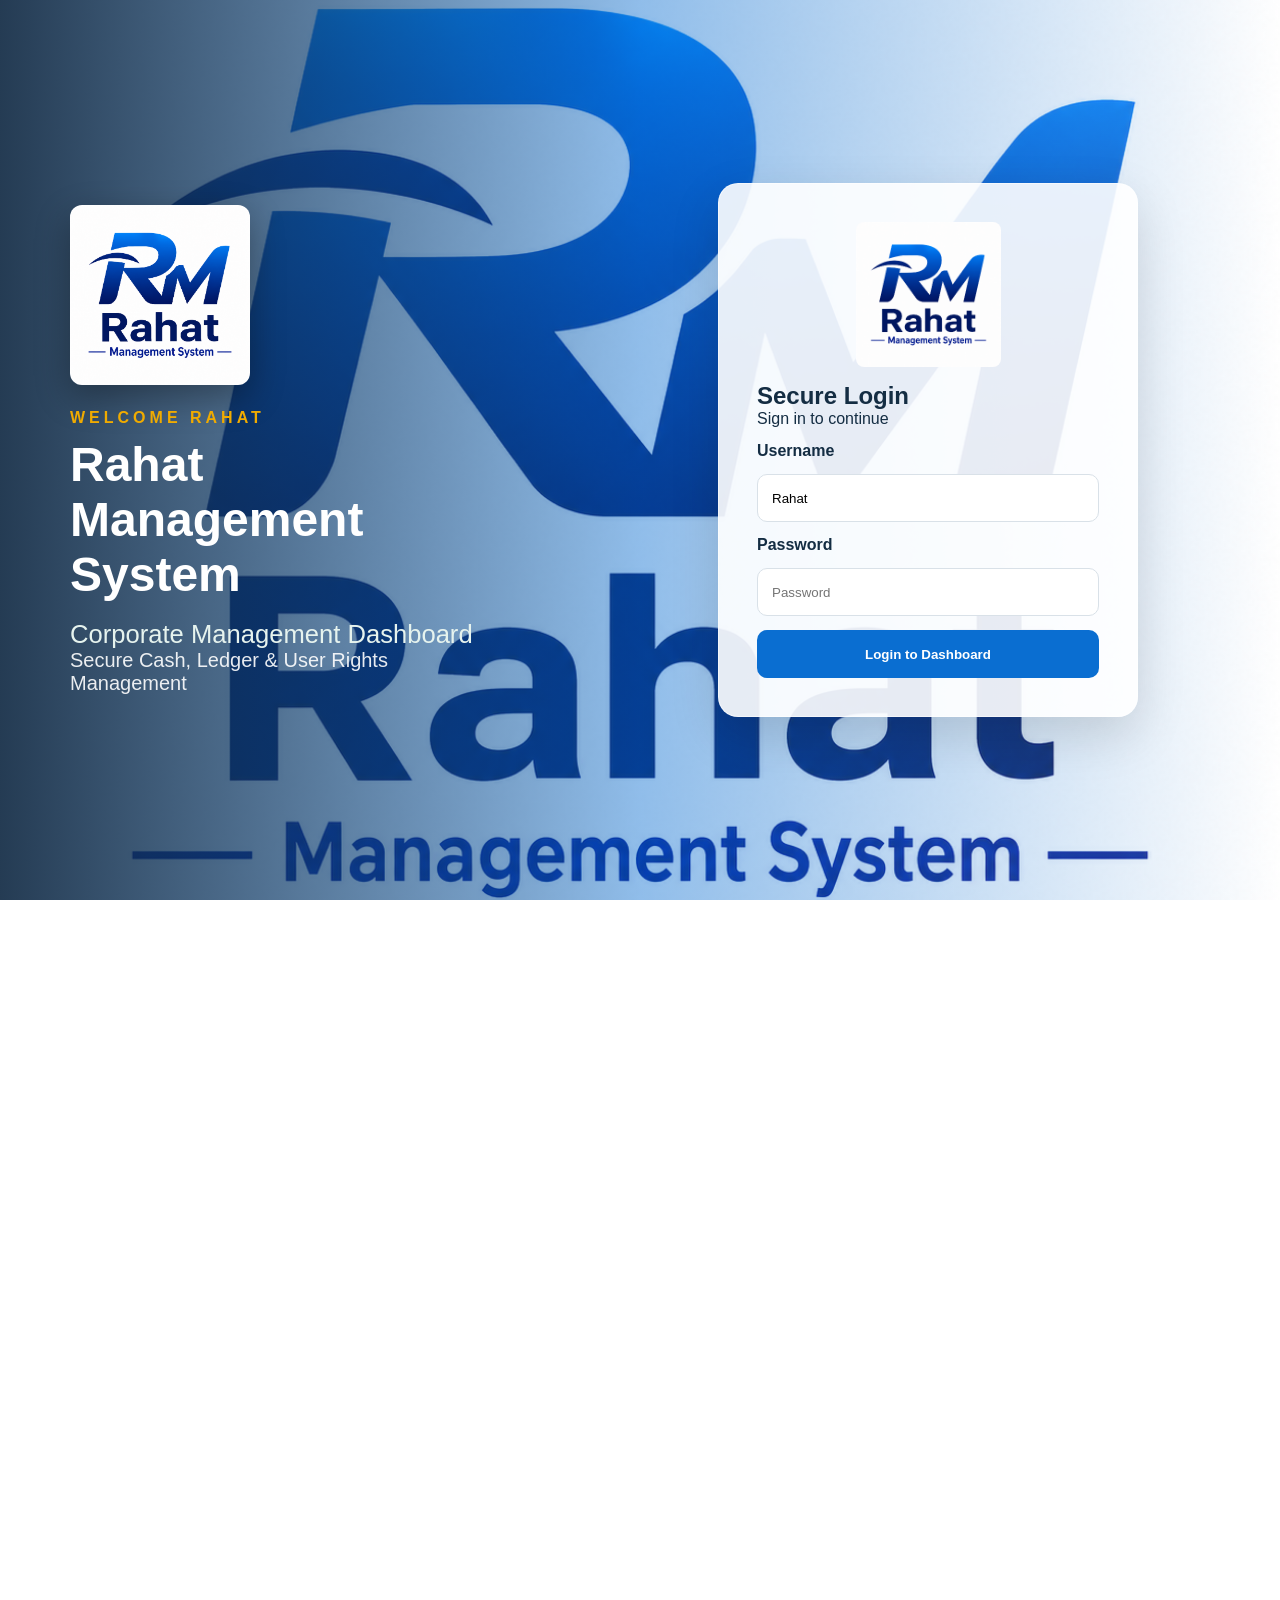
==== commit ce70df49: "Remove page freeze MutationObserver loops" ====
--- a/index.html
+++ b/index.html
@@ -689,5 +689,49 @@
 
 
 <script src="static/app.js"></script>
+<script id="remove-old-folders">
+(function () {
+    const oldFolders = [
+        "Security & Users",
+        "Accounts Control Center",
+        "Excel Auto Update Center",
+        "System Management"
+    ];
+
+    function removeOldFolders() {
+        const elements = document.querySelectorAll(
+            'a, button, li, [role="treeitem"], .folder, .folder-item, .store-item, .tree-node, .menu-item'
+        );
+
+        elements.forEach(function (element) {
+            const text = (element.innerText || element.textContent || "")
+                .replace(/\s+/g, " ")
+                .trim();
+
+            const isStore = /^S\d{3}\b/i.test(text);
+            const isOldFolder = oldFolders.some(function (name) {
+                return text.includes(name);
+            });
+
+            if (text.length < 140 && (isStore || isOldFolder)) {
+                element.remove();
+            }
+        });
+    }
+
+    document.addEventListener("DOMContentLoaded", removeOldFolders);
+
+    new MutationObserver(removeOldFolders).observe(document.documentElement, {
+        childList: true,
+        subtree: true
+    });
+})();
+</script>
+
+
 </body>
 </html>
+
+
+
+
--- a/static/style.css
+++ b/static/style.css
@@ -248,7 +248,7 @@
   height:100%;
   min-height:calc(100vh - var(--sap-header-height) - 31px);
   background-image:url('images/rahat_logo.png');
-  background-size:cover;
+  background-size:contain!important;background-repeat:no-repeat!important;background-position:center!important;background-color:#ffffff!important;
   background-position:center center;
   background-repeat:no-repeat;
   border:1px solid #9aa9b5;
@@ -359,7 +359,7 @@
   min-height:100%!important;
   border:0!important;
   background-image:url('images/rahat_logo.png')!important;
-  background-size:cover!important;
+  background-size:contain!important;background-repeat:no-repeat!important;background-position:center!important;background-color:#ffffff!important;
   background-position:center center!important;
   background-repeat:no-repeat!important;
 }
@@ -520,3 +520,274 @@
 
 .recurring-grid{display:grid;grid-template-columns:repeat(2,minmax(0,1fr));gap:10px;margin-bottom:14px}.recurring-grid button{grid-column:1/-1}@media(max-width:800px){.recurring-grid{grid-template-columns:1fr}}
 
+
+
+/* FINAL RAHAT DASHBOARD LOGO FIX */
+.v31-hero,
+.sap-hero,
+.hero,
+.dashboard-hero,
+#dashboardHero {
+    background-image: url("images/rahat_logo.png") !important;
+    background-size: contain !important;
+    background-position: center center !important;
+    background-repeat: no-repeat !important;
+    background-color: #ffffff !important;
+    min-height: 420px !important;
+}
+
+/* Prevent logo from zooming or cutting */
+.v31-hero::before,
+.v31-hero::after,
+.sap-hero::before,
+.sap-hero::after {
+    background-image: none !important;
+}
+
+/* Hide broken/old background images */
+img[src*="imtiaz"],
+img[src*="building"] {
+    display: none !important;
+}
+
+/* ===== CLEAN RAHAT DASHBOARD SCREEN ===== */
+
+/* Hide unnecessary SAP toolbars/status sections */
+header,
+.topbar,
+.top-bar,
+.sap-topbar,
+.sap-toolbar,
+.menu-bar,
+.toolbar,
+.command-bar,
+.status-bar,
+.bottom-bar,
+.sap-statusbar,
+.footer-status,
+.transaction-bar {
+    display: none !important;
+}
+
+/* Remove old empty left navigation space */
+.sidebar,
+.left-sidebar,
+.left-panel,
+.sap-sidebar,
+.store-sidebar,
+.folder-sidebar,
+.tree-panel,
+.nav-tree {
+    display: none !important;
+    width: 0 !important;
+    min-width: 0 !important;
+    max-width: 0 !important;
+}
+
+/* Main dashboard takes full screen */
+main,
+.main,
+.main-content,
+.content,
+.content-area,
+.workspace,
+.dashboard-content,
+.sap-work-area {
+    margin: 0 !important;
+    left: 0 !important;
+    width: 100% !important;
+    max-width: 100% !important;
+    min-height: 100vh !important;
+}
+
+/* Clean logo presentation */
+.v31-hero,
+.sap-hero,
+.hero,
+.dashboard-hero,
+#dashboardHero {
+    width: 100% !important;
+    min-height: calc(100vh - 20px) !important;
+    margin: 0 !important;
+    border: 0 !important;
+    border-radius: 0 !important;
+    box-shadow: none !important;
+    background-image: url("images/rahat_logo.png") !important;
+    background-size: contain !important;
+    background-position: center center !important;
+    background-repeat: no-repeat !important;
+    background-color: #ffffff !important;
+}
+
+/* Remove horizontal and vertical extra scrollbars */
+html,
+body {
+    margin: 0 !important;
+    padding: 0 !important;
+    overflow: hidden !important;
+    background: #ffffff !important;
+}
+
+/* LOGIN CLICK PERMANENT FIX */
+#loginScreen {
+    position: relative !important;
+    z-index: 2147483000 !important;
+    pointer-events: auto !important;
+}
+
+#loginScreen .login-card,
+#loginScreen form,
+#loginScreen input,
+#loginScreen button {
+    position: relative !important;
+    z-index: 2147483647 !important;
+    pointer-events: auto !important;
+}
+
+#loginUser,
+#loginPass {
+    cursor: text !important;
+    user-select: text !important;
+    touch-action: manipulation !important;
+}
+
+#loginScreen::before,
+#loginScreen::after,
+.login-screen::before,
+.login-screen::after {
+    pointer-events: none !important;
+}
+
+/* PERMANENT LOGIN CLICK + LOADING FIX */
+#loginScreen {
+    position: relative !important;
+    isolation: isolate !important;
+    overflow: hidden !important;
+}
+
+#loginScreen .login-overlay {
+    z-index: 0 !important;
+    pointer-events: none !important;
+}
+
+#loginScreen .login-welcome {
+    position: relative !important;
+    z-index: 2 !important;
+    pointer-events: none !important;
+}
+
+#loginScreen .login-card,
+#loginScreen .glass {
+    position: relative !important;
+    z-index: 10 !important;
+    pointer-events: auto !important;
+    backdrop-filter: none !important;
+    -webkit-backdrop-filter: none !important;
+}
+
+#loginScreen form,
+#loginScreen label,
+#loginScreen input,
+#loginScreen button {
+    position: relative !important;
+    z-index: 20 !important;
+    pointer-events: auto !important;
+}
+
+#loginUser,
+#loginPass {
+    cursor: text !important;
+    user-select: text !important;
+    -webkit-user-select: text !important;
+}
+
+/* FINAL LOGIN CLICK FIX */
+#loginScreen {
+    position: fixed !important;
+    inset: 0 !important;
+    z-index: 999999 !important;
+    pointer-events: auto !important;
+}
+
+#loginScreen .login-overlay {
+    pointer-events: none !important;
+    z-index: 0 !important;
+}
+
+#loginScreen .login-welcome {
+    position: relative !important;
+    z-index: 2 !important;
+    pointer-events: none !important;
+}
+
+#loginScreen .login-card {
+    position: relative !important;
+    z-index: 9999999 !important;
+    pointer-events: auto !important;
+}
+
+#loginScreen .login-card input,
+#loginScreen .login-card button,
+#loginUser,
+#loginPass {
+    position: relative !important;
+    z-index: 10000000 !important;
+    pointer-events: auto !important;
+    user-select: text !important;
+    cursor: text !important;
+}
+
+#loginScreen .login-card button {
+    cursor: pointer !important;
+}
+
+.loading-overlay,
+.loader-overlay,
+.page-loader,
+#loadingScreen,
+#loader {
+    pointer-events: none !important;
+}
+
+/* PERMANENT LOGIN CLICK + LOADING FIX */
+#loginScreen {
+    position: relative !important;
+    isolation: isolate !important;
+    overflow: hidden !important;
+}
+
+#loginScreen .login-overlay {
+    z-index: 0 !important;
+    pointer-events: none !important;
+}
+
+#loginScreen .login-welcome {
+    position: relative !important;
+    z-index: 2 !important;
+    pointer-events: none !important;
+}
+
+#loginScreen .login-card,
+#loginScreen .glass {
+    position: relative !important;
+    z-index: 10 !important;
+    pointer-events: auto !important;
+    backdrop-filter: none !important;
+    -webkit-backdrop-filter: none !important;
+}
+
+#loginScreen form,
+#loginScreen label,
+#loginScreen input,
+#loginScreen button {
+    position: relative !important;
+    z-index: 20 !important;
+    pointer-events: auto !important;
+}
+
+#loginUser,
+#loginPass {
+    cursor: text !important;
+    user-select: text !important;
+    -webkit-user-select: text !important;
+}
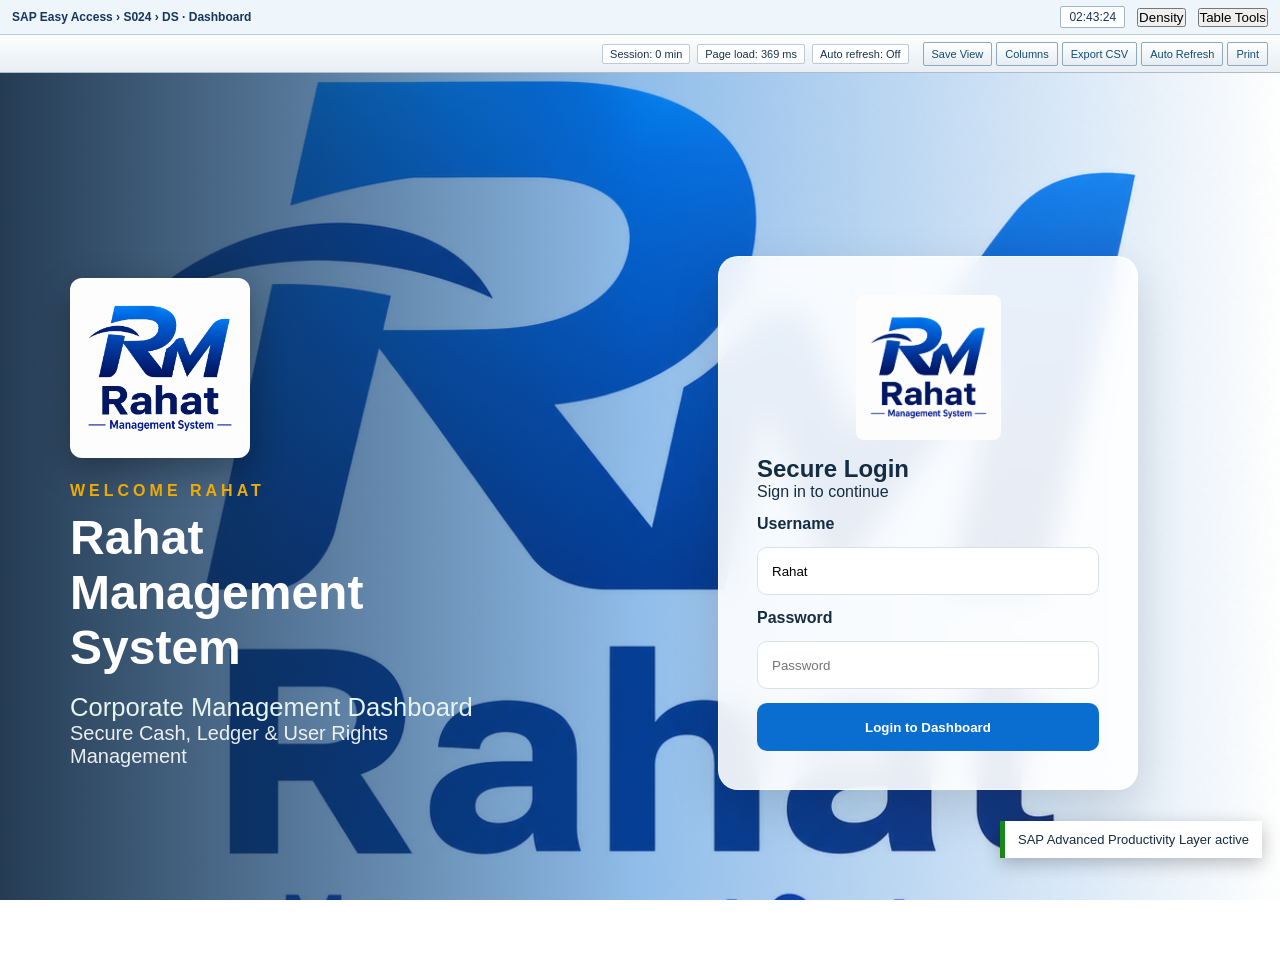
==== commit 08602d72: "Restore clean frontend and remove conflicting loading patches" ====
--- a/index.html
+++ b/index.html
@@ -727,11 +727,166 @@
     });
 })();
 </script>
-
-
+<script id="final-remove-left-folders">
+(function () {
+    const exactOldNames = [
+        "Security & Users",
+        "Accounts Control Center",
+        "Excel Auto Update Center",
+        "System Management"
+    ];
+
+    function cleanText(value) {
+        return String(value || "")
+            .replace(/[^\x20-\x7E\u0600-\u06FF]/g, " ")
+            .replace(/\s+/g, " ")
+            .trim();
+    }
+
+    function shouldRemove(text) {
+        const clean = cleanText(text);
+
+        // Remove every store entry such as S012, S024, S028, S030 etc.
+        if (/^S\d{3}\b/i.test(clean)) {
+            return true;
+        }
+
+        return exactOldNames.some(function (name) {
+            return clean.includes(name);
+        });
+    }
+
+    function removeMatchingItems() {
+        const all = Array.from(document.querySelectorAll("body *"));
+
+        all.forEach(function (element) {
+            if (!element || element.children.length > 8) return;
+
+            const text = cleanText(element.innerText || element.textContent);
+
+            if (!shouldRemove(text)) return;
+
+            let target = element;
+
+            // Find the complete row/item container
+            while (
+                target.parentElement &&
+                target.parentElement !== document.body &&
+                target.parentElement.children.length <= 4 &&
+                target.parentElement.getBoundingClientRect().width < 380
+            ) {
+                target = target.parentElement;
+            }
+
+            target.remove();
+        });
+
+        // Collapse empty left navigation containers
+        document.querySelectorAll(
+            ".sidebar, .left-sidebar, .store-sidebar, .folder-sidebar, .tree-panel, .sap-tree, .nav-tree"
+        ).forEach(function (panel) {
+            const text = cleanText(panel.innerText || panel.textContent);
+
+            if (!text || panel.children.length === 0) {
+                panel.style.display = "none";
+                panel.style.width = "0";
+                panel.style.minWidth = "0";
+            }
+        });
+    }
+
+    document.addEventListener("DOMContentLoaded", function () {
+        removeMatchingItems();
+
+        setTimeout(removeMatchingItems, 500);
+        setTimeout(removeMatchingItems, 1500);
+        setTimeout(removeMatchingItems, 3000);
+    });
+
+    new MutationObserver(function () {
+        removeMatchingItems();
+    }).observe(document.documentElement, {
+        childList: true,
+        subtree: true
+    });
+})();
+</script>
+<script id="clean-extra-dashboard-ui">
+(function () {
+    const unwantedTexts = [
+        "Menu",
+        "Edit",
+        "Favorites",
+        "Extras",
+        "System",
+        "Help",
+        "Current Transaction",
+        "Dashboard",
+        "Mode: Online",
+        "F4 / Ctrl+K: Command",
+        "SAP Control Layer",
+        "SAP Executive",
+        "Search current table",
+        "Rows: 0/0",
+        "Quality Ready",
+        "Recent",
+        "Data Check",
+        "Database: Connected",
+        "User: Rahat Ullah",
+        "Client: 100",
+        "Store: S024",
+        "T-Code: DS",
+        "SAP-LEVEL ACCOUNTS CONTROL"
+    ];
+
+    function clean(value) {
+        return String(value || "")
+            .replace(/[^\x20-\x7E\u0600-\u06FF]/g, "")
+            .replace(/\s+/g, " ")
+            .trim();
+    }
+
+    function removeExtraUI() {
+        document.querySelectorAll("body *").forEach(function (element) {
+            if (!element || element.tagName === "SCRIPT" || element.tagName === "STYLE") {
+                return;
+            }
+
+            const text = clean(element.innerText || element.textContent);
+
+            if (!text || text.length > 100) {
+                return;
+            }
+
+            const matched = unwantedTexts.some(function (item) {
+                return text === item || text.startsWith(item);
+            });
+
+            const brokenText =
+                text.length <= 12 &&
+                /Ã|â|Â|ð|�/.test(element.innerText || element.textContent || "");
+
+            if (matched || brokenText) {
+                element.style.setProperty("display", "none", "important");
+            }
+        });
+    }
+
+    document.addEventListener("DOMContentLoaded", function () {
+        removeExtraUI();
+        setTimeout(removeExtraUI, 500);
+        setTimeout(removeExtraUI, 1500);
+        setTimeout(removeExtraUI, 3000);
+    });
+
+    new MutationObserver(removeExtraUI).observe(document.documentElement, {
+        childList: true,
+        subtree: true
+    });
+})();
+</script>
 </body>
 </html>
 
 
 
-
--- a/static/style.css
+++ b/static/style.css
@@ -627,167 +627,3 @@
     overflow: hidden !important;
     background: #ffffff !important;
 }
-
-/* LOGIN CLICK PERMANENT FIX */
-#loginScreen {
-    position: relative !important;
-    z-index: 2147483000 !important;
-    pointer-events: auto !important;
-}
-
-#loginScreen .login-card,
-#loginScreen form,
-#loginScreen input,
-#loginScreen button {
-    position: relative !important;
-    z-index: 2147483647 !important;
-    pointer-events: auto !important;
-}
-
-#loginUser,
-#loginPass {
-    cursor: text !important;
-    user-select: text !important;
-    touch-action: manipulation !important;
-}
-
-#loginScreen::before,
-#loginScreen::after,
-.login-screen::before,
-.login-screen::after {
-    pointer-events: none !important;
-}
-
-/* PERMANENT LOGIN CLICK + LOADING FIX */
-#loginScreen {
-    position: relative !important;
-    isolation: isolate !important;
-    overflow: hidden !important;
-}
-
-#loginScreen .login-overlay {
-    z-index: 0 !important;
-    pointer-events: none !important;
-}
-
-#loginScreen .login-welcome {
-    position: relative !important;
-    z-index: 2 !important;
-    pointer-events: none !important;
-}
-
-#loginScreen .login-card,
-#loginScreen .glass {
-    position: relative !important;
-    z-index: 10 !important;
-    pointer-events: auto !important;
-    backdrop-filter: none !important;
-    -webkit-backdrop-filter: none !important;
-}
-
-#loginScreen form,
-#loginScreen label,
-#loginScreen input,
-#loginScreen button {
-    position: relative !important;
-    z-index: 20 !important;
-    pointer-events: auto !important;
-}
-
-#loginUser,
-#loginPass {
-    cursor: text !important;
-    user-select: text !important;
-    -webkit-user-select: text !important;
-}
-
-/* FINAL LOGIN CLICK FIX */
-#loginScreen {
-    position: fixed !important;
-    inset: 0 !important;
-    z-index: 999999 !important;
-    pointer-events: auto !important;
-}
-
-#loginScreen .login-overlay {
-    pointer-events: none !important;
-    z-index: 0 !important;
-}
-
-#loginScreen .login-welcome {
-    position: relative !important;
-    z-index: 2 !important;
-    pointer-events: none !important;
-}
-
-#loginScreen .login-card {
-    position: relative !important;
-    z-index: 9999999 !important;
-    pointer-events: auto !important;
-}
-
-#loginScreen .login-card input,
-#loginScreen .login-card button,
-#loginUser,
-#loginPass {
-    position: relative !important;
-    z-index: 10000000 !important;
-    pointer-events: auto !important;
-    user-select: text !important;
-    cursor: text !important;
-}
-
-#loginScreen .login-card button {
-    cursor: pointer !important;
-}
-
-.loading-overlay,
-.loader-overlay,
-.page-loader,
-#loadingScreen,
-#loader {
-    pointer-events: none !important;
-}
-
-/* PERMANENT LOGIN CLICK + LOADING FIX */
-#loginScreen {
-    position: relative !important;
-    isolation: isolate !important;
-    overflow: hidden !important;
-}
-
-#loginScreen .login-overlay {
-    z-index: 0 !important;
-    pointer-events: none !important;
-}
-
-#loginScreen .login-welcome {
-    position: relative !important;
-    z-index: 2 !important;
-    pointer-events: none !important;
-}
-
-#loginScreen .login-card,
-#loginScreen .glass {
-    position: relative !important;
-    z-index: 10 !important;
-    pointer-events: auto !important;
-    backdrop-filter: none !important;
-    -webkit-backdrop-filter: none !important;
-}
-
-#loginScreen form,
-#loginScreen label,
-#loginScreen input,
-#loginScreen button {
-    position: relative !important;
-    z-index: 20 !important;
-    pointer-events: auto !important;
-}
-
-#loginUser,
-#loginPass {
-    cursor: text !important;
-    user-select: text !important;
-    -webkit-user-select: text !important;
-}
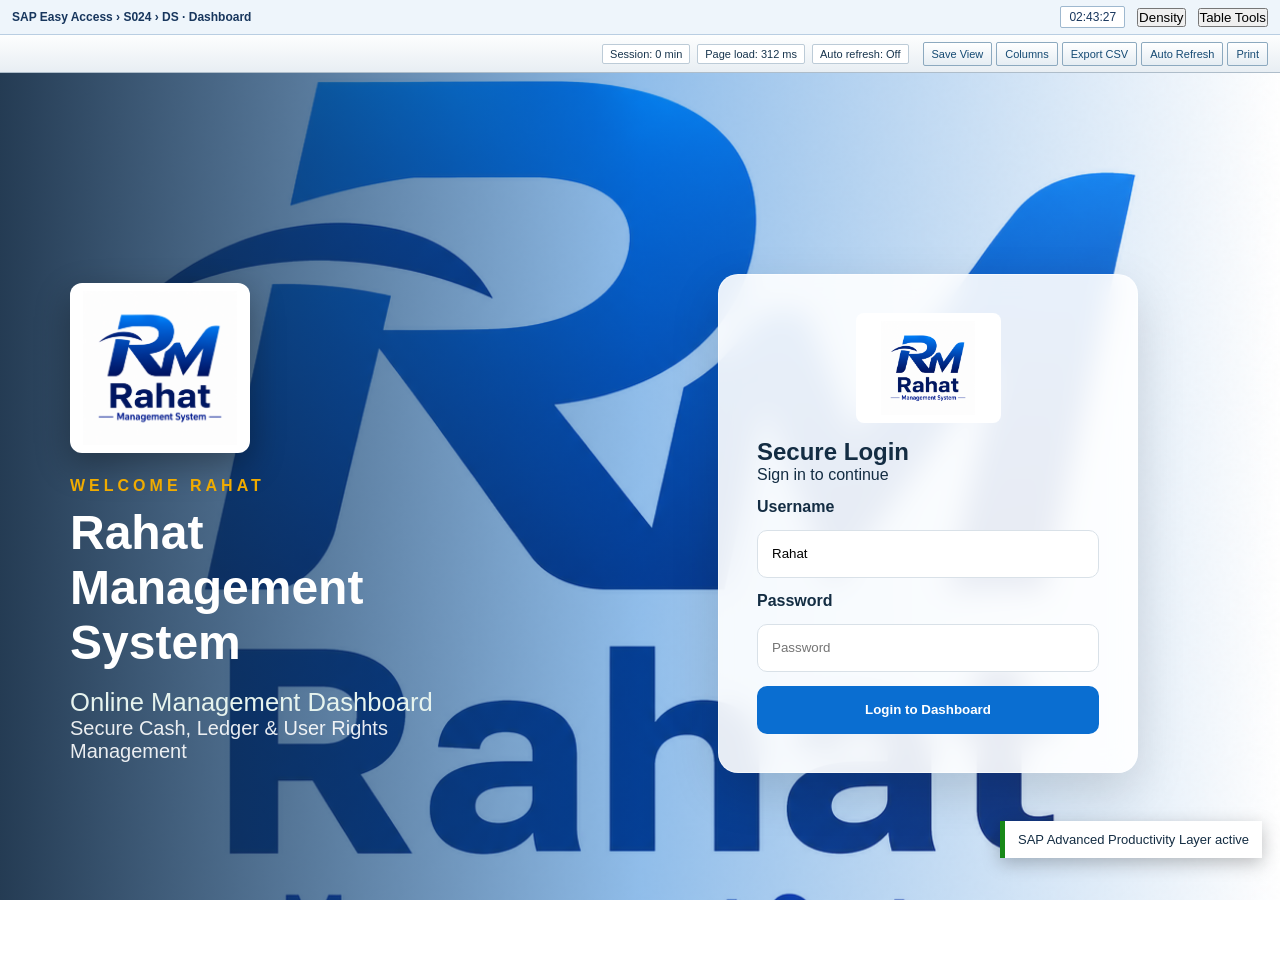
==== commit 335b0272: "Connect Rahat Self Online Software" ====
--- a/index.html
+++ b/index.html
@@ -14,7 +14,7 @@
 <img class="login-logo" src="static/images/rahat_logo.png"/>
 <span>WELCOME RAHAT</span>
 <h1>Rahat Management System</h1>
-<h2 class="login-subtitle"><span class="company-name-text">Imtiaz Group Pvt Ltd</span></h2>
+<h2 class="login-subtitle"><span class="company-name-text">Rahat Management System</span></h2>
 <p>Secure Cash, Ledger &amp; User Rights Management</p>
 </div>
 <div class="login-card glass">
@@ -504,7 +504,7 @@
 <section class="page" id="treasury"><div class="panel accounts-hero"><div><h2>Treasury &amp; Liquidity</h2><p>Bank/cash balances, minimum liquidity, 30-day payments aur expected collections ka consolidated view.</p></div><button onclick="loadTreasury()">Refresh</button></div><div class="kpis"><div><span>Total Liquidity</span><b id="trTotal">0.00</b></div><div><span>30D Collections</span><b id="trIn">0.00</b></div><div><span>30D Payments</span><b id="trOut">0.00</b></div><div><span>Projected 30D</span><b id="trProjected">0.00</b></div></div><div class="panel recon-form"><input id="trName" placeholder="Account Name"><input id="trBank" placeholder="Bank Name"><input id="trRef" placeholder="Account Ref"><input id="trBalance" type="number" step="0.01" placeholder="Current Balance"><input id="trMin" type="number" step="0.01" placeholder="Minimum Balance"><button onclick="saveTreasuryAccount()">Add Treasury Account</button></div><div class="panel table-scroll"><table><thead><tr><th>Account</th><th>Bank</th><th>Reference</th><th>Balance</th><th>Minimum</th><th>Status</th><th>Updated</th></tr></thead><tbody id="trBody"></tbody></table></div></section>
 
 <section class="page" id="settings">
-<div class="panel v31-brand-settings"><h3>Company &amp; Software Branding</h3><p>Company name yahan change karein. Yeh login, dashboard aur browser title par automatic update hoga.</p><div class="form-grid"><input id="companyNameSetting" maxlength="80" placeholder="Company Name" value="Imtiaz Group Pvt Ltd"/><input id="softwareTitleSetting" maxlength="80" placeholder="Software Title" value="Corporate Management Dashboard"/><button onclick="saveBrandSettings()">Save Branding</button><button class="secondary" onclick="resetBrandSettings()">Reset Default</button></div><p class="note" id="brandStatus">Branding is saved on this computer.</p></div>
+<div class="panel v31-brand-settings"><h3>Company &amp; Software Branding</h3><p>Company name yahan change karein. Yeh login, dashboard aur browser title par automatic update hoga.</p><div class="form-grid"><input id="companyNameSetting" maxlength="80" placeholder="Company Name" value="Rahat Management System"/><input id="softwareTitleSetting" maxlength="80" placeholder="Software Title" value="Online Management Dashboard"/><button onclick="saveBrandSettings()">Save Branding</button><button class="secondary" onclick="resetBrandSettings()">Reset Default</button></div><p class="note" id="brandStatus">Branding is saved on this computer.</p></div>
 <div class="panel"><h3>Mobile Access</h3>
 <p><b>Local Access:</b> Same Wi-Fi par mobile link neeche show hoga.</p>
 <strong id="mobileUrl">Loading...</strong>
@@ -513,6 +513,8 @@
 <p>Uske baad roz sirf <code>START_PERMANENT_ONLINE.bat</code> run karein. Aapka configured hostname/link same rahega.</p>
 <p class="note">PC aur server/tunnel windows on rehni chahiye. Permanent hostname ke liye Cloudflare account mein domain/public hostname configure karna hota hai.</p></div>
 <div class="panel"><h3>Software Theme</h3><p>Select a theme. Theme is saved automatically on this computer.</p><div class="theme-picker" id="themePicker"><button data-theme-choice="sap-blue">SAP Blue</button><button data-theme-choice="imtiaz-green">Imtiaz Green</button><button data-theme-choice="graphite">Graphite</button><button data-theme-choice="light">Clean Light</button><button data-theme-choice="dark">Dark Mode</button></div><p class="note" id="themeStatus">Current theme: SAP Blue</p></div>
+<div class="panel"><h3>Security System</h3><p>Users, passwords and module rights are controlled from <b>Users &amp; Rights (UR)</b>. The Rahat owner account keeps permanent Super Admin access.</p><div class="actions"><button type="button" onclick="openPageById('users')">Open Users &amp; Rights</button><button type="button" class="secondary" onclick="logout()">Secure Logout</button></div></div>
+<div class="panel"><h3>About</h3><p><b>Software:</b> Rahat Management System</p><p><b>Owner:</b> Rahat Ullah</p><p><b>Mode:</b> Online and local compatible</p><p class="note">Permanent RM logo and settings are included in this build.</p></div>
 <div class="panel"><h3>Permanent Data, Backup &amp; Restore</h3>
 <p>Your Corporate Customer and Vendor data is now saved in one permanent Windows data location. New software versions will automatically use the same database.</p>
 <div class="backup-status" id="backupStatus">Loading backup status...</div>
--- a/static/style.css
+++ b/static/style.css
@@ -627,3 +627,11 @@
     overflow: hidden !important;
     background: #ffffff !important;
 }
+
+/* FINAL LOGIN INTERACTION FIX: keep decorative overlay behind the form */
+.login-overlay{pointer-events:none!important;z-index:1!important}
+.login-welcome{z-index:2!important}
+.login-card.glass{position:relative!important;z-index:3!important;pointer-events:auto!important}
+.login-card.glass input,.login-card.glass button{position:relative;z-index:4;pointer-events:auto!important}
+.login-logo,.card-logo{object-fit:contain!important;background:#fff!important;padding:8px!important;height:auto!important;max-height:170px!important}
+.card-logo{max-width:150px!important;max-height:110px!important}
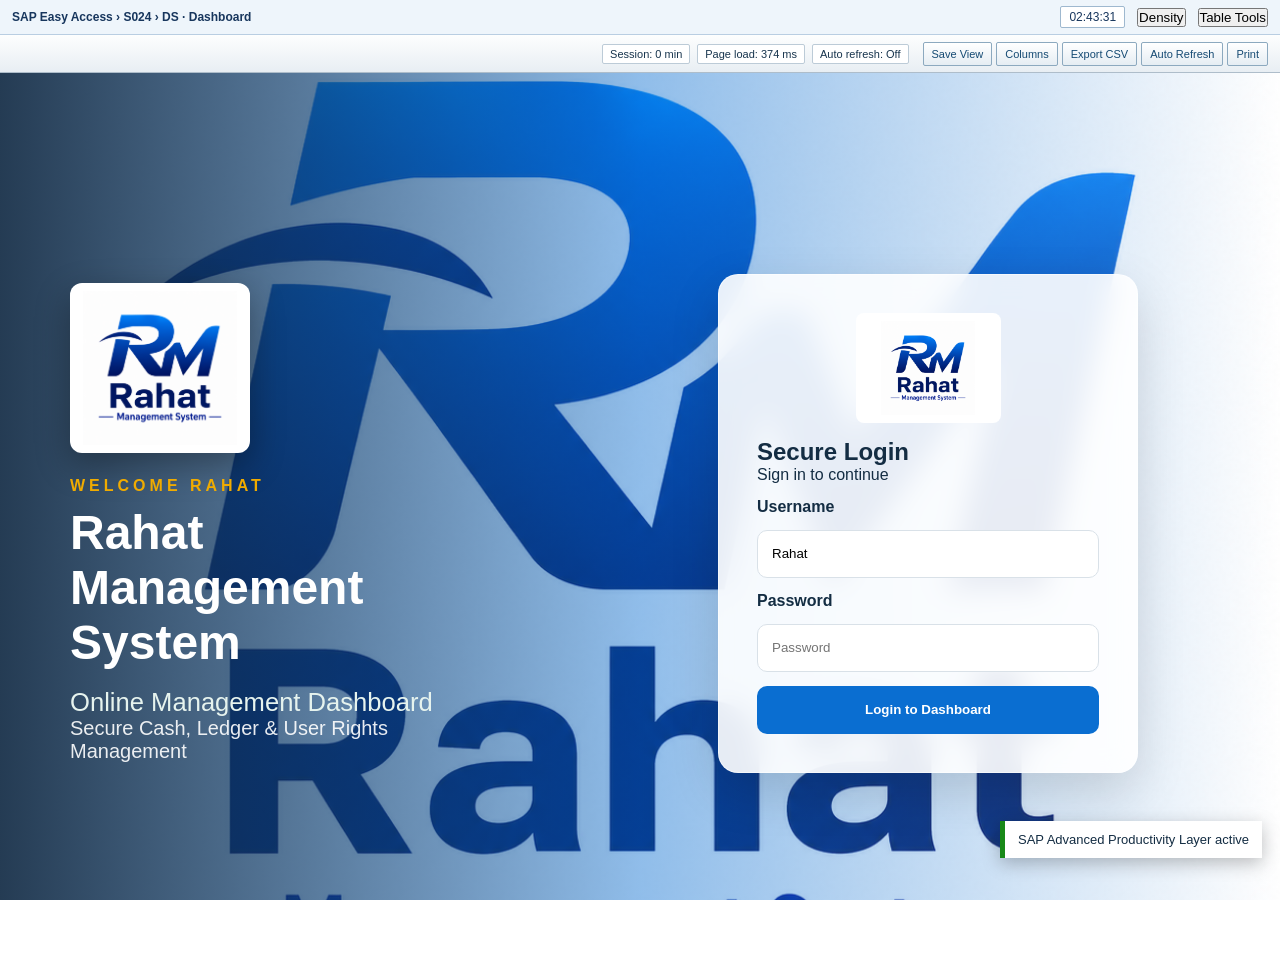
==== commit 173ef914: "Fix login fields and button click permanently" ====
--- a/index.html
+++ b/index.html
@@ -5,7 +5,7 @@
 <meta charset="utf-8"/>
 <meta content="width=device-width,initial-scale=1.0" name="viewport"/>
 <title id="browserTitle">Imtiaz Group Pvt Ltd â€” Corporate Management</title>
-<link href="static/style.css" rel="stylesheet"/>
+<link href="static/style.css?v=login-fix-20260809" rel="stylesheet"/>
 </head>
 <body>
 <section class="login-screen" id="loginScreen">
@@ -25,7 +25,7 @@
 <input id="loginUser" placeholder="Username" value="Rahat"/>
 <label>Password</label>
 <input id="loginPass" placeholder="Password" type="password"/>
-<button onclick="login()">Login to Dashboard</button>
+<button type="button" id="loginButton" onclick="login()">Login to Dashboard</button>
 <p id="loginMsg"></p>
 </div>
 </section>
@@ -892,3 +892,4 @@
 
 
 
+
--- a/static/style.css
+++ b/static/style.css
@@ -635,3 +635,29 @@
 .login-card.glass input,.login-card.glass button{position:relative;z-index:4;pointer-events:auto!important}
 .login-logo,.card-logo{object-fit:contain!important;background:#fff!important;padding:8px!important;height:auto!important;max-height:170px!important}
 .card-logo{max-width:150px!important;max-height:110px!important}
+
+/* LOGIN CLICK PERMANENT FIX */
+.login-overlay,
+.login-screen::before,
+.login-screen::after {
+    pointer-events: none !important;
+}
+
+.login-card,
+.login-card *,
+#loginUser,
+#loginPass,
+.login-card button {
+    pointer-events: auto !important;
+}
+
+.login-card {
+    position: relative !important;
+    z-index: 99999 !important;
+}
+
+.login-card button {
+    position: relative !important;
+    z-index: 100000 !important;
+    cursor: pointer !important;
+}
